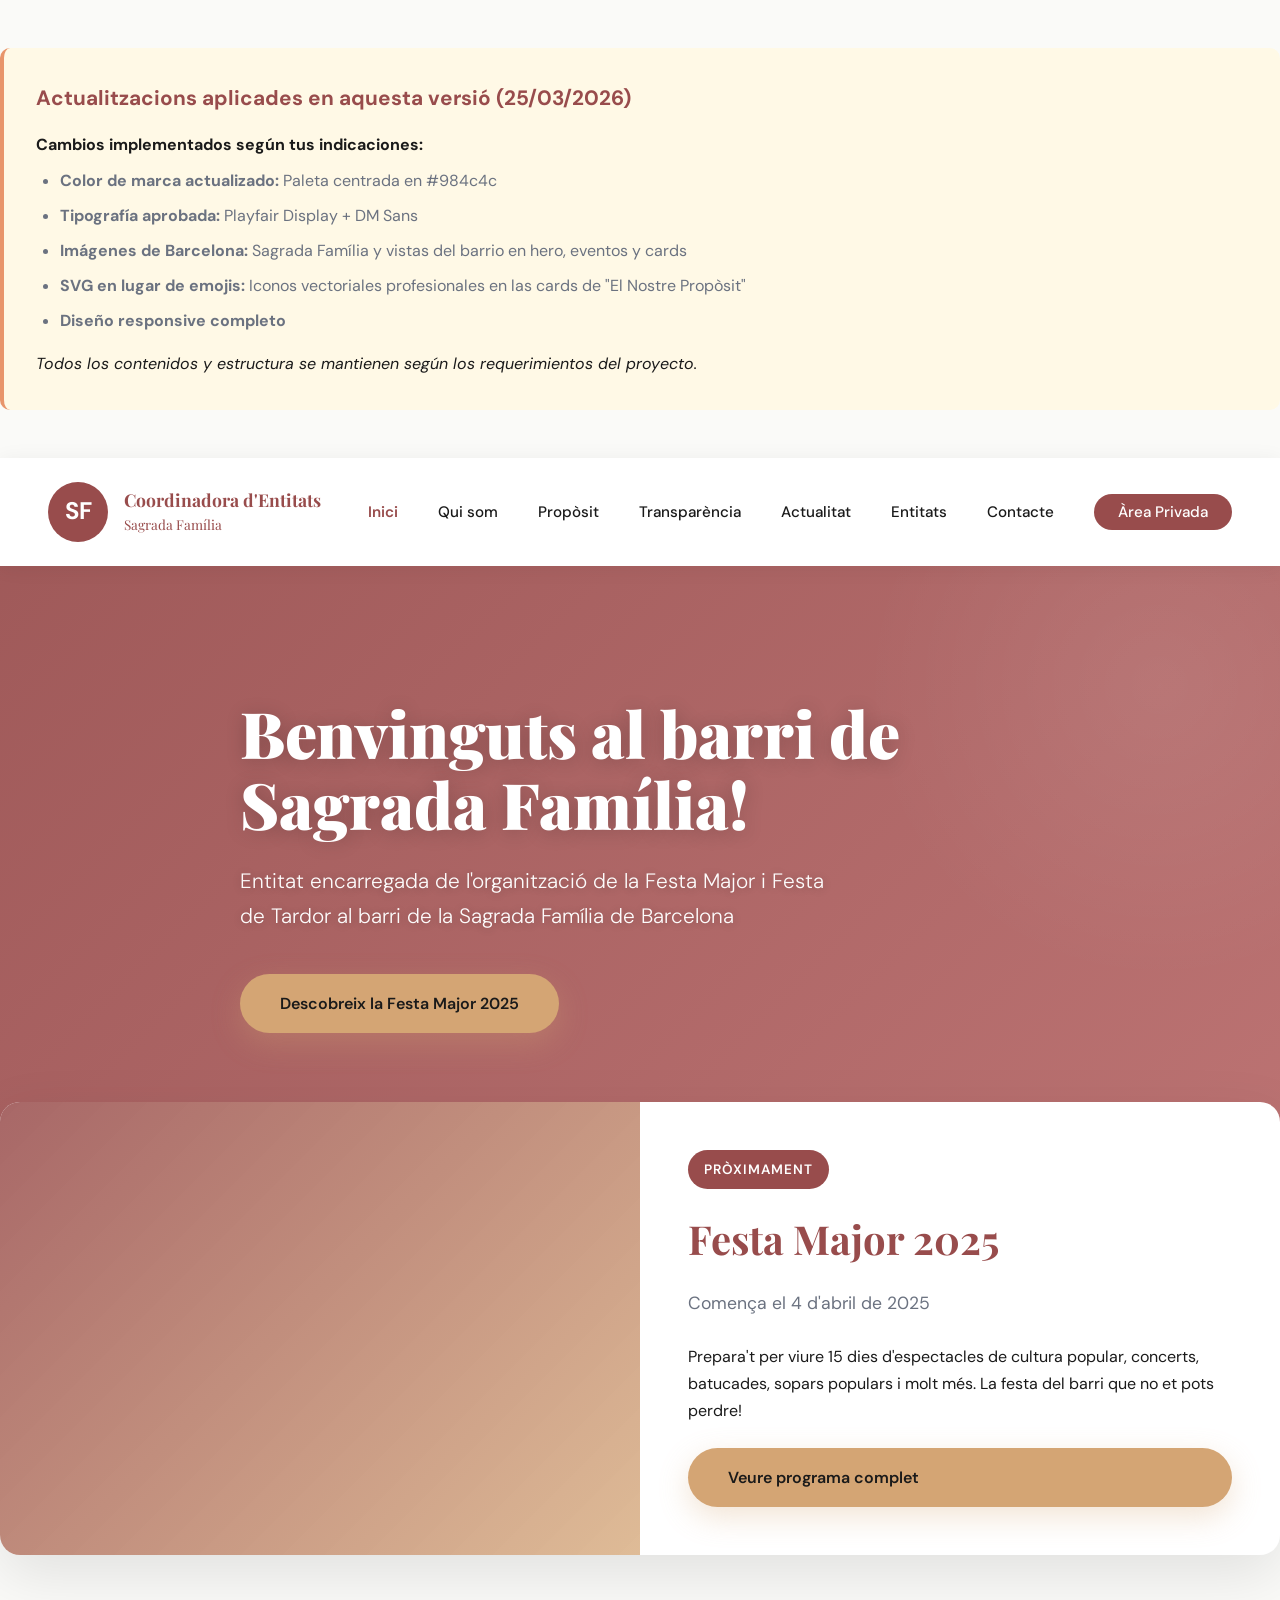
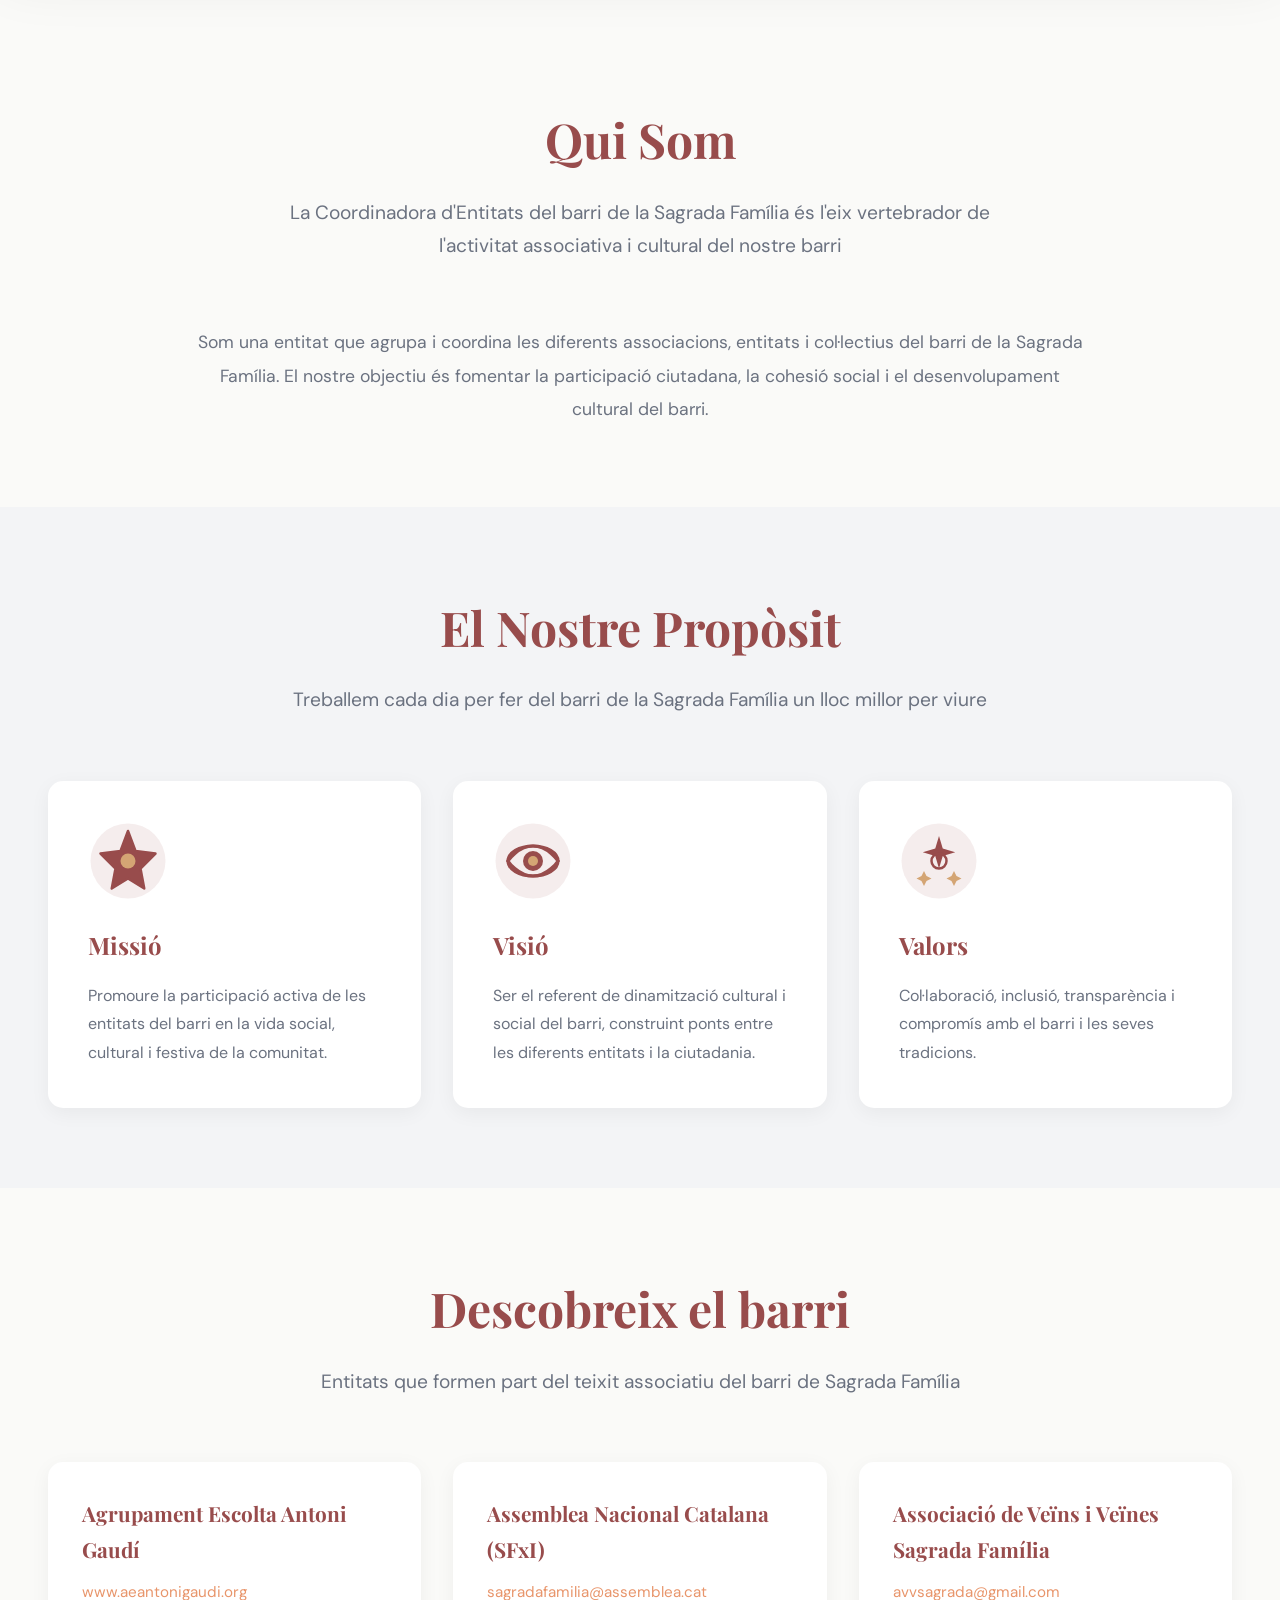
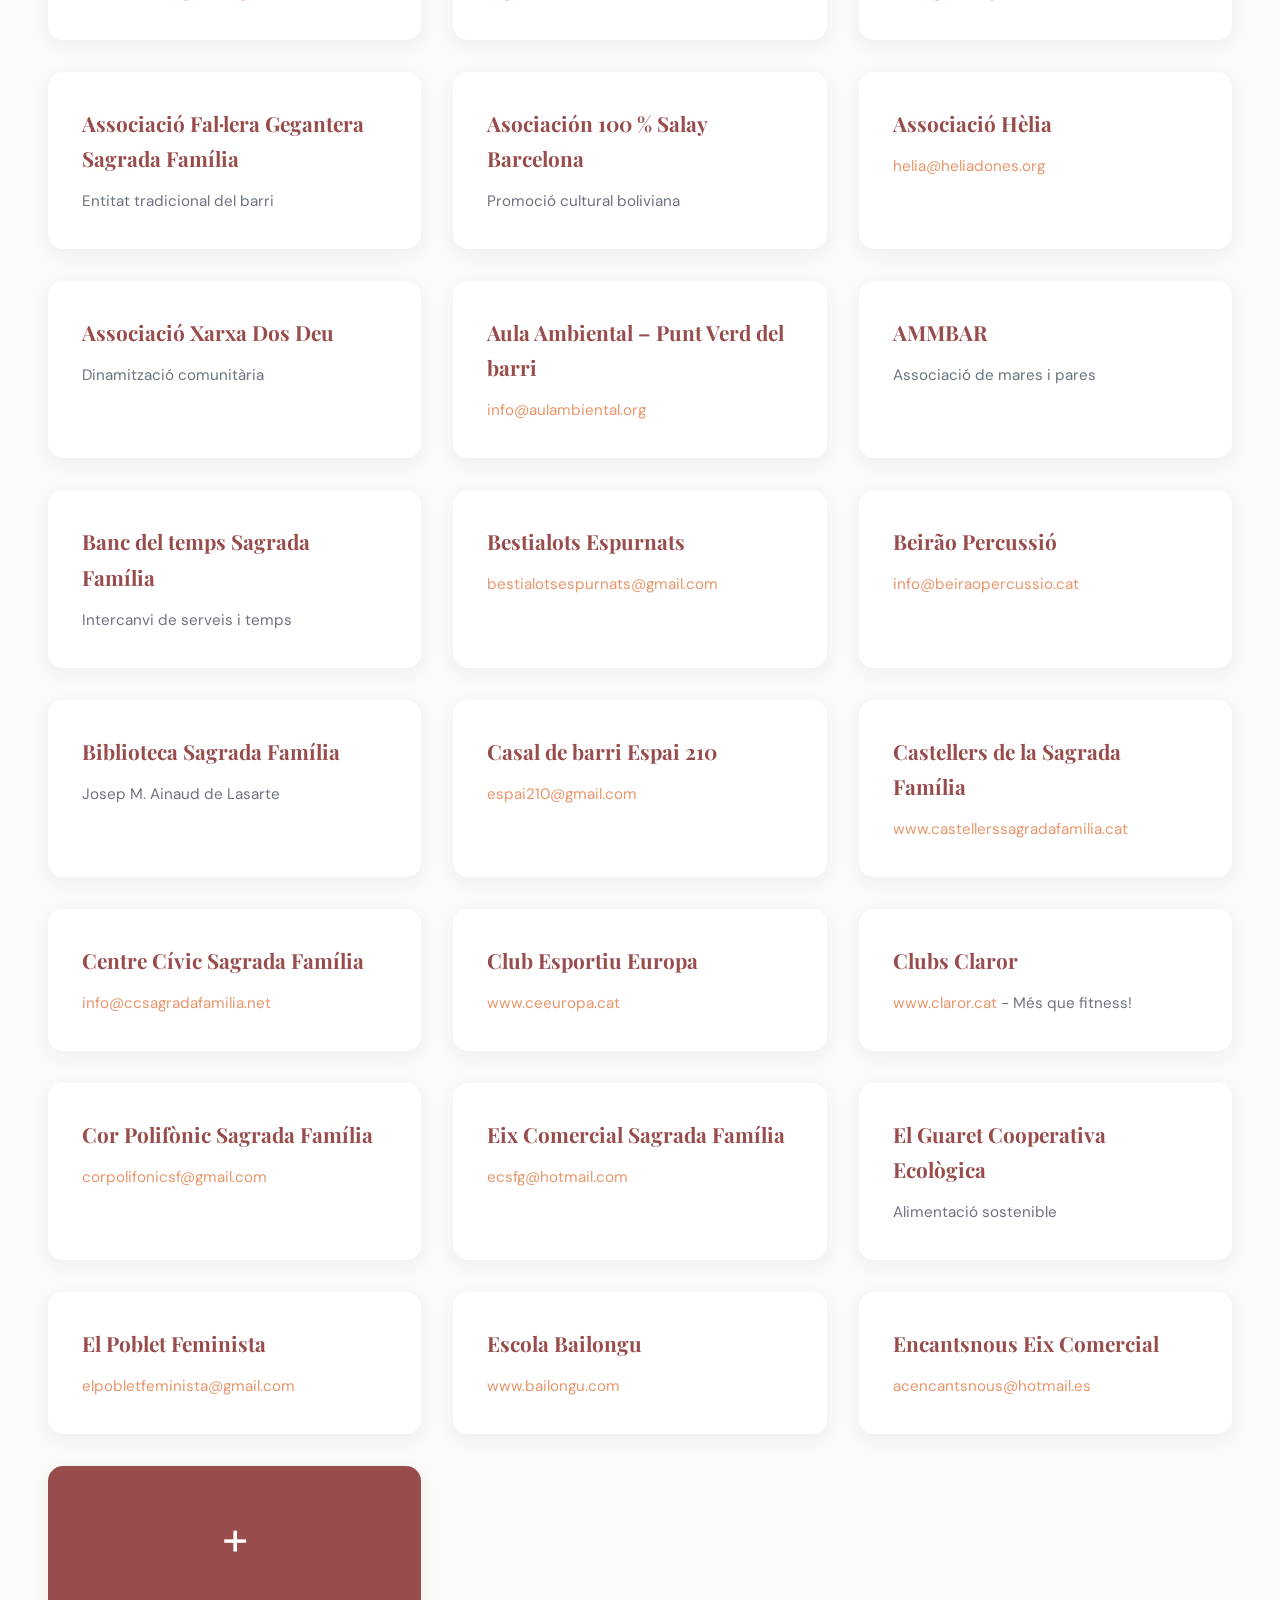
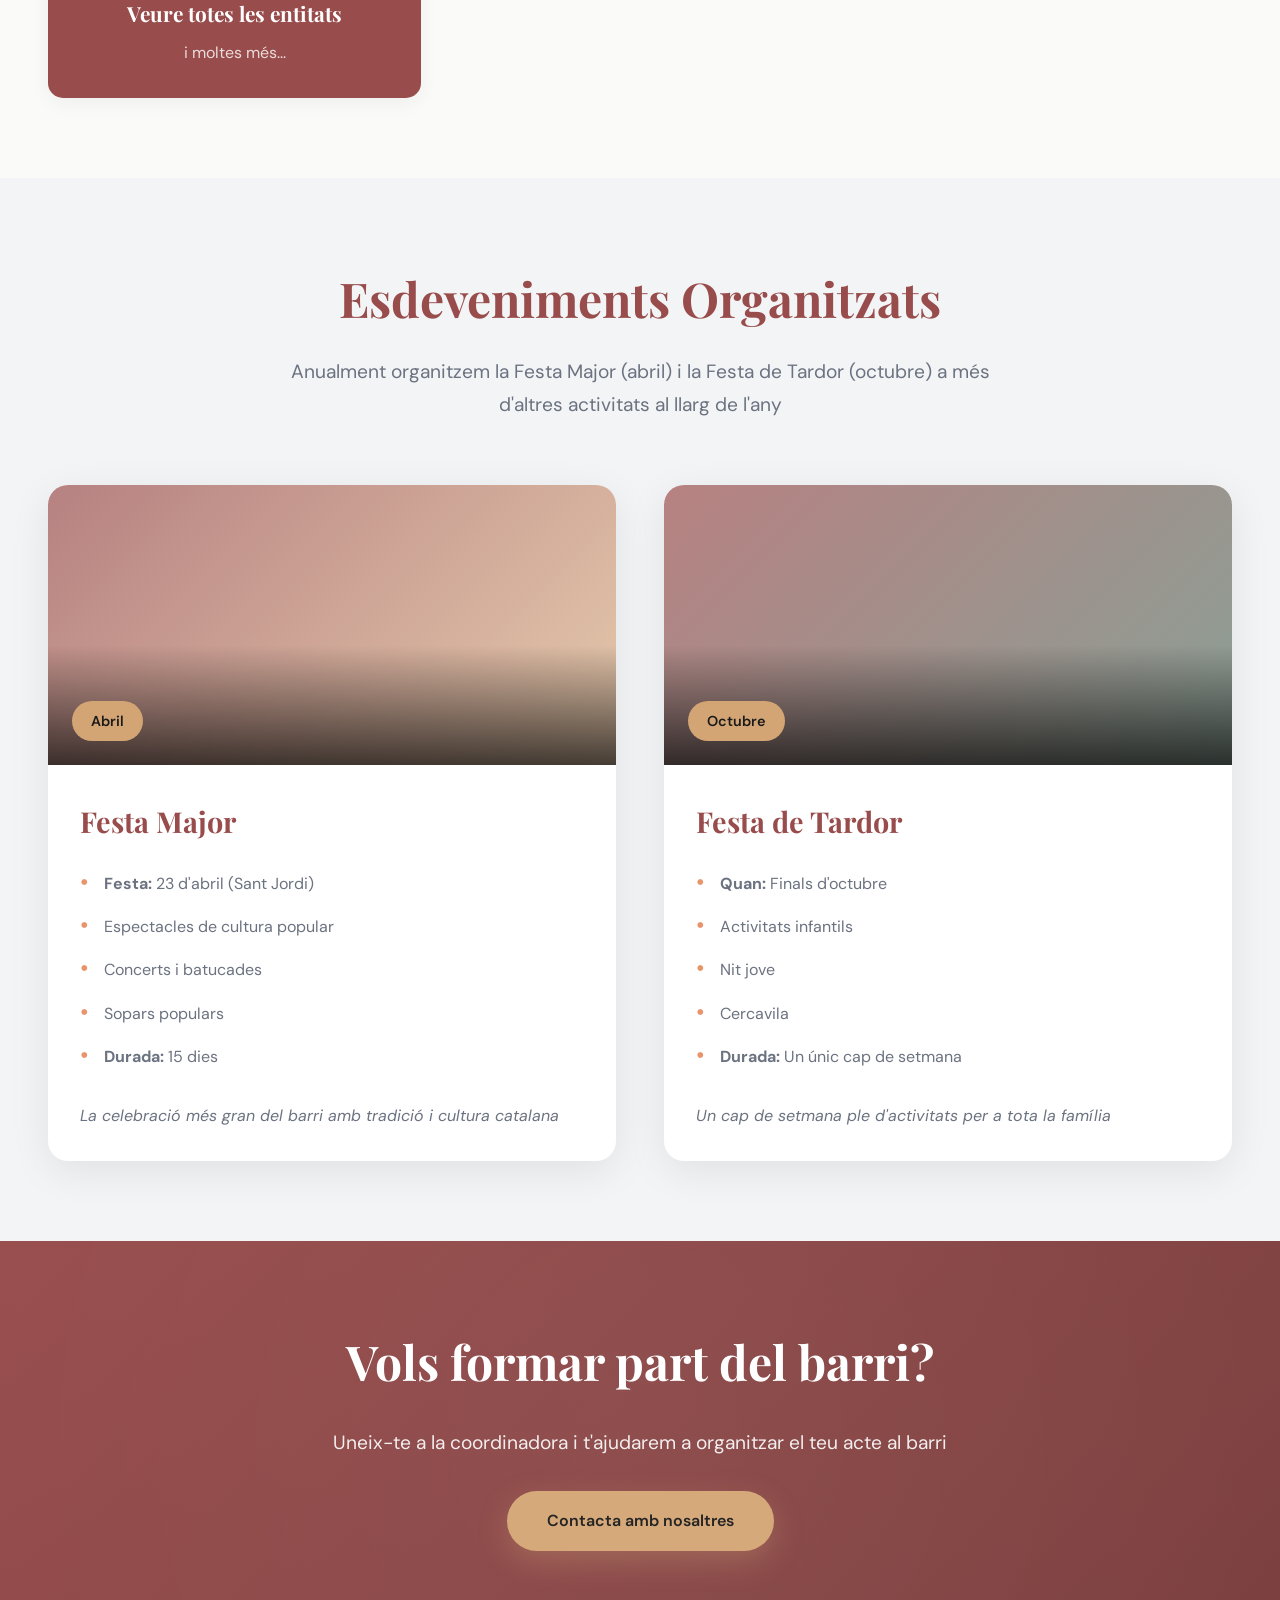
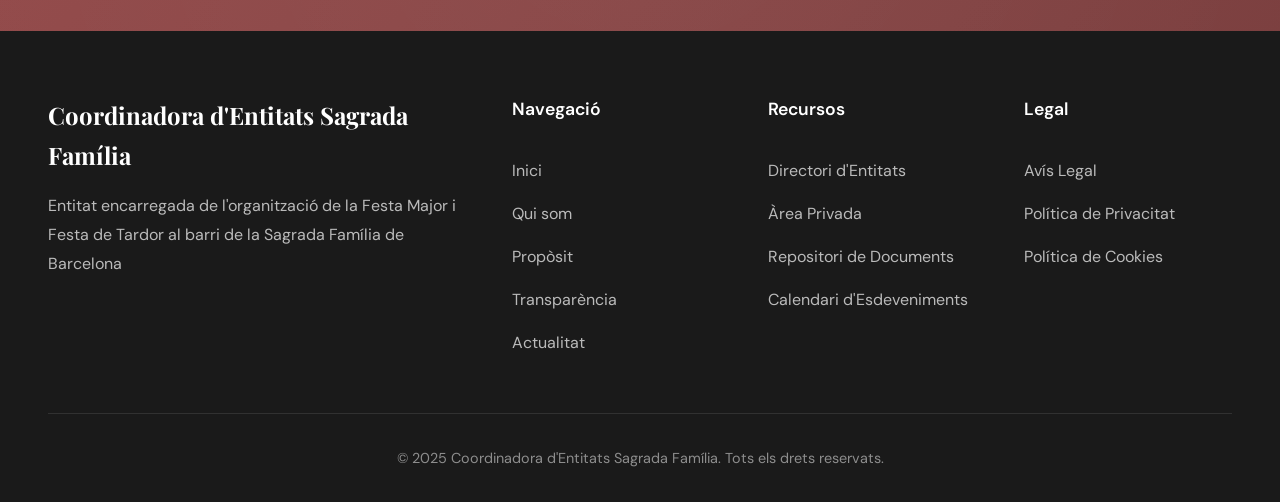
==== index.html @ fc5a0ea1 "feat: consolidate CSS into styles.css and implement responsive navigation with hamburger menu and cl" ====
<!DOCTYPE html>
<html lang="ca">
<head>
    <meta charset="UTF-8">
    <meta name="viewport" content="width=device-width, initial-scale=1.0">
    <title>Coordinadora d'Entitats Sagrada Família - Proposta de Disseny</title>
    <link href="https://fonts.googleapis.com/css2?family=Playfair+Display:wght@400;600;700;900&family=DM+Sans:wght@300;400;500;600&display=swap" rel="stylesheet">
    <link rel="stylesheet" href="styles.css">

</head>
<body>
    
    <!-- NOTA DE DISEÑO -->
    <div class="design-note">
        <h3>Actualitzacions aplicades en aquesta versió (25/03/2026)</h3>
        <p><strong>Cambios implementados según tus indicaciones:</strong></p>
        <ul>
            <li><strong>Color de marca actualizado:</strong> Paleta centrada en #984c4c</li>
            <li><strong>Tipografía aprobada:</strong> Playfair Display + DM Sans</li>
            <li><strong>Imágenes de Barcelona:</strong> Sagrada Família y vistas del barrio en hero, eventos y cards</li>
            <li><strong>SVG en lugar de emojis:</strong> Iconos vectoriales profesionales en las cards de "El Nostre Propòsit"</li>
            <li><strong>Diseño responsive completo</strong></li>
        </ul>
        <p style="margin-top: 1rem;"><em>Todos los contenidos y estructura se mantienen según los requerimientos del proyecto.</em></p>
    </div>

    <!-- Header -->
    <header>
        <div class="header-content">
            <div class="logo">
                <div class="logo-img">SF</div>
                <div class="logo-text">
                    Coordinadora d'Entitats<br>
                    <span style="font-weight: 400; font-size: 0.85rem;">Sagrada Família</span>
                </div>
            </div>
            <nav>
                <button class="nav-toggle" id="navToggle" aria-label="Menu">
                    <span></span>
                    <span></span>
                    <span></span>
                </button>
                <ul id="mainNav">
                    <button class="nav-close" id="navClose" aria-label="Tancar menú">&times;</button>
                    <li><a href="index.html" class="active">Inici</a></li>
                    <li><a href="#qui-som">Qui som</a></li>
                    <li><a href="#proposit">Propòsit</a></li>
                    <li><a href="mockup_transparencia.html">Transparència</a></li>
                    <li><a href="mockup_actualitat.html">Actualitat</a></li>
                    <li><a href="#entitats">Entitats</a></li>
                    <li><a href="#contacte">Contacte</a></li>
                    <li><a href="mockup_login.html" class="nav-btn">Àrea Privada</a></li>
                </ul>
            </nav>
        </div>
    </header>

    <!-- Hero Section -->
    <section class="hero" id="inici">
        <div class="hero-content">
            <h1>Benvinguts al barri de Sagrada Família!</h1>
            <p>Entitat encarregada de l'organització de la Festa Major i Festa de Tardor al barri de la Sagrada Família de Barcelona</p>
            <a href="#festa-major" class="cta-button">Descobreix la Festa Major 2025</a>
        </div>
    </section>

    <!-- Featured Event -->
    <div class="featured-event" id="festa-major">
        <div class="event-image"></div>
        <div class="event-content">
            <span class="event-tag">Pròximament</span>
            <h2>Festa Major 2025</h2>
            <p class="event-date">Comença el 4 d'abril de 2025</p>
            <p>Prepara't per viure 15 dies d'espectacles de cultura popular, concerts, batucades, sopars populars i molt més. La festa del barri que no et pots perdre!</p>
            <a href="#" class="cta-button" style="margin-top: 1.5rem;">Veure programa complet</a>
        </div>
    </div>

    <!-- Sección Qui Som -->
    <section class="section" id="qui-som">
        <div class="section-header">
            <h2 class="section-title">Qui Som</h2>
            <p class="section-subtitle">La Coordinadora d'Entitats del barri de la Sagrada Família és l'eix vertebrador de l'activitat associativa i cultural del nostre barri</p>
        </div>
        <div class="section-text-center">
            <p>Som una entitat que agrupa i coordina les diferents associacions, entitats i col·lectius del barri de la Sagrada Família. El nostre objectiu és fomentar la participació ciutadana, la cohesió social i el desenvolupament cultural del barri.</p>
        </div>
    </section>

    <!-- Sección Propósito CON SVGs -->
    <section class="section section-bg-light" id="proposit">
        <div class="section-header">
            <h2 class="section-title">El Nostre Propòsit</h2>
            <p class="section-subtitle">Treballem cada dia per fer del barri de la Sagrada Família un lloc millor per viure</p>
        </div>
        <div class="purpose-grid">
            
            <!-- Card 1: Missió -->
            <div class="purpose-card">
                <div class="icon-card">
                    <svg viewBox="0 0 64 64" fill="none" xmlns="http://www.w3.org/2000/svg">
                        <circle cx="32" cy="32" r="30" fill="#984c4c" opacity="0.1"/>
                        <path d="M32 8L38 24L54 26L42 38L45 54L32 46L19 54L22 38L10 26L26 24L32 8Z" fill="#984c4c" stroke="#984c4c" stroke-width="2" stroke-linejoin="round"/>
                        <circle cx="32" cy="32" r="6" fill="#D4A574"/>
                    </svg>
                </div>
                <h3>Missió</h3>
                <p>Promoure la participació activa de les entitats del barri en la vida social, cultural i festiva de la comunitat.</p>
            </div>

            <!-- Card 2: Visió -->
            <div class="purpose-card">
                <div class="icon-card">
                    <svg viewBox="0 0 64 64" fill="none" xmlns="http://www.w3.org/2000/svg">
                        <circle cx="32" cy="32" r="30" fill="#984c4c" opacity="0.1"/>
                        <ellipse cx="32" cy="32" rx="20" ry="12" fill="none" stroke="#984c4c" stroke-width="2.5"/>
                        <circle cx="32" cy="32" r="8" fill="#984c4c"/>
                        <circle cx="32" cy="32" r="4" fill="#D4A574"/>
                        <path d="M12 32C12 32 20 20 32 20C44 20 52 32 52 32" stroke="#984c4c" stroke-width="2.5" stroke-linecap="round"/>
                        <path d="M12 32C12 32 20 44 32 44C44 44 52 32 52 32" stroke="#984c4c" stroke-width="2.5" stroke-linecap="round"/>
                    </svg>
                </div>
                <h3>Visió</h3>
                <p>Ser el referent de dinamització cultural i social del barri, construint ponts entre les diferents entitats i la ciutadania.</p>
            </div>

            <!-- Card 3: Valors -->
            <div class="purpose-card">
                <div class="icon-card">
                    <svg viewBox="0 0 64 64" fill="none" xmlns="http://www.w3.org/2000/svg">
                        <circle cx="32" cy="32" r="30" fill="#984c4c" opacity="0.1"/>
                        <path d="M32 12L35 22L45 25L35 28L32 38L29 28L19 25L29 22L32 12Z" fill="#984c4c"/>
                        <path d="M20 40L22 44L26 46L22 48L20 52L18 48L14 46L18 44L20 40Z" fill="#D4A574"/>
                        <path d="M44 40L46 44L50 46L46 48L44 52L42 48L38 46L42 44L44 40Z" fill="#D4A574"/>
                        <circle cx="32" cy="32" r="6" fill="none" stroke="#984c4c" stroke-width="2"/>
                    </svg>
                </div>
                <h3>Valors</h3>
                <p>Col·laboració, inclusió, transparència i compromís amb el barri i les seves tradicions.</p>
            </div>
        </div>
    </section>

    <!-- Sección Entidades -->
    <section class="section" id="entitats">
        <div class="section-header">
            <h2 class="section-title">Descobreix el barri</h2>
            <p class="section-subtitle">Entitats que formen part del teixit associatiu del barri de Sagrada Família</p>
        </div>
        
        <div class="entities-grid">
            <!-- Primeras 24 entidades -->
            <div class="entity-card">
                <h3>Agrupament Escolta Antoni Gaudí</h3>
                <p class="entity-contact"><a href="http://www.aeantonigaudi.org" target="_blank">www.aeantonigaudi.org</a></p>
            </div>
            
            <div class="entity-card">
                <h3>Assemblea Nacional Catalana (SFxI)</h3>
                <p class="entity-contact"><a href="mailto:sagradafamilia@assemblea.cat">sagradafamilia@assemblea.cat</a></p>
            </div>
            
            <div class="entity-card">
                <h3>Associació de Veïns i Veïnes Sagrada Família</h3>
                <p class="entity-contact"><a href="mailto:avvsagrada@gmail.com">avvsagrada@gmail.com</a></p>
            </div>
            
            <div class="entity-card">
                <h3>Associació Fal·lera Gegantera Sagrada Família</h3>
                <p class="entity-contact">Entitat tradicional del barri</p>
            </div>
            
            <div class="entity-card">
                <h3>Asociación 100 % Salay Barcelona</h3>
                <p class="entity-contact">Promoció cultural boliviana</p>
            </div>
            
            <div class="entity-card">
                <h3>Associació Hèlia</h3>
                <p class="entity-contact"><a href="mailto:helia@heliadones.org">helia@heliadones.org</a></p>
            </div>
            
            <div class="entity-card">
                <h3>Associació Xarxa Dos Deu</h3>
                <p class="entity-contact">Dinamització comunitària</p>
            </div>
            
            <div class="entity-card">
                <h3>Aula Ambiental – Punt Verd del barri</h3>
                <p class="entity-contact"><a href="mailto:info@aulambiental.org">info@aulambiental.org</a></p>
            </div>
            
            <div class="entity-card">
                <h3>AMMBAR</h3>
                <p class="entity-contact">Associació de mares i pares</p>
            </div>
            
            <div class="entity-card">
                <h3>Banc del temps Sagrada Família</h3>
                <p class="entity-contact">Intercanvi de serveis i temps</p>
            </div>
            
            <div class="entity-card">
                <h3>Bestialots Espurnats</h3>
                <p class="entity-contact"><a href="mailto:bestialotsespurnats@gmail.com">bestialotsespurnats@gmail.com</a></p>
            </div>
            
            <div class="entity-card">
                <h3>Beirão Percussió</h3>
                <p class="entity-contact"><a href="mailto:info@beiraopercussio.cat">info@beiraopercussio.cat</a></p>
            </div>

            <div class="entity-card">
                <h3>Biblioteca Sagrada Família</h3>
                <p class="entity-contact">Josep M. Ainaud de Lasarte</p>
            </div>

            <div class="entity-card">
                <h3>Casal de barri Espai 210</h3>
                <p class="entity-contact"><a href="mailto:espai210@gmail.com">espai210@gmail.com</a></p>
            </div>

            <div class="entity-card">
                <h3>Castellers de la Sagrada Família</h3>
                <p class="entity-contact"><a href="http://www.castellerssagradafamilia.cat" target="_blank">www.castellerssagradafamilia.cat</a></p>
            </div>

            <div class="entity-card">
                <h3>Centre Cívic Sagrada Família</h3>
                <p class="entity-contact"><a href="mailto:info@ccsagradafamilia.net">info@ccsagradafamilia.net</a></p>
            </div>

            <div class="entity-card">
                <h3>Club Esportiu Europa</h3>
                <p class="entity-contact"><a href="http://www.ceeuropa.cat" target="_blank">www.ceeuropa.cat</a></p>
            </div>

            <div class="entity-card">
                <h3>Clubs Claror</h3>
                <p class="entity-contact"><a href="http://www.claror.cat" target="_blank">www.claror.cat</a> - Més que fitness!</p>
            </div>

            <div class="entity-card">
                <h3>Cor Polifònic Sagrada Família</h3>
                <p class="entity-contact"><a href="mailto:corpolifonicsf@gmail.com">corpolifonicsf@gmail.com</a></p>
            </div>

            <div class="entity-card">
                <h3>Eix Comercial Sagrada Família</h3>
                <p class="entity-contact"><a href="mailto:ecsfg@hotmail.com">ecsfg@hotmail.com</a></p>
            </div>

            <div class="entity-card">
                <h3>El Guaret Cooperativa Ecològica</h3>
                <p class="entity-contact">Alimentació sostenible</p>
            </div>

            <div class="entity-card">
                <h3>El Poblet Feminista</h3>
                <p class="entity-contact"><a href="mailto:elpobletfeminista@gmail.com">elpobletfeminista@gmail.com</a></p>
            </div>

            <div class="entity-card">
                <h3>Escola Bailongu</h3>
                <p class="entity-contact"><a href="http://www.bailongu.com" target="_blank">www.bailongu.com</a></p>
            </div>

            <div class="entity-card">
                <h3>Encantsnous Eix Comercial</h3>
                <p class="entity-contact"><a href="mailto:acencantsnous@hotmail.es">acencantsnous@hotmail.es</a></p>
            </div>

            <!-- Card "Ver más" -->
            <div class="entity-card" style="background: var(--primary); color: white; display: flex; align-items: center; justify-content: center; cursor: pointer; border: none;">
                <div style="text-align: center;">
                    <div style="font-size: 3rem; margin-bottom: 1rem;">+</div>
                    <h3 style="color: white; margin: 0;">Veure totes les entitats</h3>
                    <p style="color: rgba(255,255,255,0.8); margin-top: 0.5rem;">i moltes més...</p>
                </div>
            </div>
        </div>
    </section>

    <!-- Eventos Section -->
    <section class="section" style="background: var(--gray-light);">
        <div class="section-header">
            <h2 class="section-title">Esdeveniments Organitzats</h2>
            <p class="section-subtitle">Anualment organitzem la Festa Major (abril) i la Festa de Tardor (octubre) a més d'altres activitats al llarg de l'any</p>
        </div>
        
        <div class="events-timeline">
            <div class="timeline-card">
                <div class="timeline-image" style="background: linear-gradient(135deg, rgba(152, 76, 76, 0.7) 0%, rgba(212, 165, 116, 0.6) 100%), url('https://images.unsplash.com/photo-1527975373525-6c003775eac6?w=800&q=80') center/cover;">
                    <span class="timeline-badge">Abril</span>
                </div>
                <div class="timeline-content">
                    <h3>Festa Major</h3>
                    <ul>
                        <li><strong>Festa:</strong> 23 d'abril (Sant Jordi)</li>
                        <li>Espectacles de cultura popular</li>
                        <li>Concerts i batucades</li>
                        <li>Sopars populars</li>
                        <li><strong>Durada:</strong> 15 dies</li>
                    </ul>
                    <p style="color: var(--gray); margin-top: 1.5rem; font-style: italic;">La celebració més gran del barri amb tradició i cultura catalana</p>
                </div>
            </div>

            <div class="timeline-card">
                <div class="timeline-image" style="background: linear-gradient(135deg, rgba(152, 76, 76, 0.7) 0%, rgba(61, 95, 79, 0.6) 100%), url('https://images.unsplash.com/photo-1533174072545-7a4b6ad7a6c3?w=800&q=80') center/cover;">
                    <span class="timeline-badge">Octubre</span>
                </div>
                <div class="timeline-content">
                    <h3>Festa de Tardor</h3>
                    <ul>
                        <li><strong>Quan:</strong> Finals d'octubre</li>
                        <li>Activitats infantils</li>
                        <li>Nit jove</li>
                        <li>Cercavila</li>
                        <li><strong>Durada:</strong> Un únic cap de setmana</li>
                    </ul>
                    <p style="color: var(--gray); margin-top: 1.5rem; font-style: italic;">Un cap de setmana ple d'activitats per a tota la família</p>
                </div>
            </div>
        </div>
    </section>

    <!-- Call to Action -->
    <section class="cta-section">
        <h2>Vols formar part del barri?</h2>
        <p>Uneix-te a la coordinadora i t'ajudarem a organitzar el teu acte al barri</p>
        <a href="#contacte" class="cta-button">Contacta amb nosaltres</a>
    </section>

    <!-- Footer -->
    <footer id="contacte">
        <div class="footer-content">
            <div>
                <div class="footer-logo">Coordinadora d'Entitats Sagrada Família</div>
                <p class="footer-description">Entitat encarregada de l'organització de la Festa Major i Festa de Tardor al barri de la Sagrada Família de Barcelona</p>
            </div>
            
            <div class="footer-section">
                <h4>Navegació</h4>
                <ul>
                    <li><a href="#inici">Inici</a></li>
                    <li><a href="#qui-som">Qui som</a></li>
                    <li><a href="#proposit">Propòsit</a></li>
                    <li><a href="#transparencia">Transparència</a></li>
                    <li><a href="#actualitat">Actualitat</a></li>
                </ul>
            </div>
            
            <div class="footer-section">
                <h4>Recursos</h4>
                <ul>
                    <li><a href="#entitats">Directori d'Entitats</a></li>
                    <li><a href="#login">Àrea Privada</a></li>
                    <li><a href="#">Repositori de Documents</a></li>
                    <li><a href="#">Calendari d'Esdeveniments</a></li>
                </ul>
            </div>
            
            <div class="footer-section">
                <h4>Legal</h4>
                <ul>
                    <li><a href="#">Avís Legal</a></li>
                    <li><a href="#">Política de Privacitat</a></li>
                    <li><a href="#">Política de Cookies</a></li>
                </ul>
            </div>
        </div>
        
        <div class="footer-bottom">
            <p>&copy; 2025 Coordinadora d'Entitats Sagrada Família. Tots els drets reservats.</p>
        </div>
    </footer>

    <script>
        const navToggle = document.getElementById('navToggle');
        const navClose = document.getElementById('navClose');
        const mainNav = document.getElementById('mainNav');

        navToggle.addEventListener('click', () => {
            navToggle.classList.toggle('open');
            mainNav.classList.toggle('open');
        });

        navClose.addEventListener('click', () => {
            navToggle.classList.remove('open');
            mainNav.classList.remove('open');
        });

        // Close menu when clicking a link
        document.querySelectorAll('#mainNav a').forEach(link => {
            link.addEventListener('click', () => {
                navToggle.classList.remove('open');
                mainNav.classList.remove('open');
            });
        });
    </script>
</body>
</html>
---- styles.css ----
:root {
    --primary: #984c4c;
    --primary-light: #b36060;
    --secondary: #D4A574;
    --accent: #E8956B;
    --dark: #1A1A1A;
    --light: #FAFAF8;
    --gray: #6B7280;
    --gray-light: #F3F4F6;
}

* {
    margin: 0;
    padding: 0;
    box-sizing: border-box;
}

body {
    font-family: 'DM Sans', sans-serif;
    color: var(--dark);
    background: var(--light);
    line-height: 1.7;
}

/* Page-specific body styles */
body.login-page {
    background: linear-gradient(135deg, rgba(152, 76, 76, 0.05) 0%, rgba(212, 165, 116, 0.05) 100%);
    min-height: 100vh;
    display: flex;
    align-items: center;
    justify-content: center;
    padding: 2rem;
}

/* Header & Navigation */
header {
    background: white;
    box-shadow: 0 2px 20px rgba(0,0,0,0.06);
    position: sticky;
    top: 0;
    z-index: 1000;
}

.header-content {
    max-width: 1400px;
    margin: 0 auto;
    display: flex;
    justify-content: space-between;
    align-items: center;
    padding: 1.5rem 3rem;
}

.logo {
    display: flex;
    align-items: center;
    gap: 1rem;
}

.logo-img {
    width: 60px;
    height: 60px;
    background: var(--primary);
    border-radius: 50%;
    display: flex;
    align-items: center;
    justify-content: center;
    color: white;
    font-weight: 700;
    font-size: 1.5rem;
}

.logo-text {
    font-family: 'Playfair Display', serif;
    font-size: 1.1rem;
    font-weight: 700;
    color: var(--primary);
    line-height: 1.3;
}

nav ul {
    display: flex;
    gap: 2.5rem;
    list-style: none;
}

nav a {
    text-decoration: none;
    color: var(--dark);
    font-weight: 500;
    font-size: 0.95rem;
    transition: color 0.3s ease;
    position: relative;
}

nav a::after {
    content: '';
    position: absolute;
    bottom: -5px;
    left: 0;
    width: 0;
    height: 2px;
    background: var(--primary);
    transition: width 0.3s ease;
}

nav a:hover {
    color: var(--primary);
}

nav a:hover::after {
    width: 100%;
}

nav a.active {
    color: var(--primary);
    font-weight: 600;
}

nav a.nav-btn {
    background: var(--primary);
    color: white;
    padding: 0.5rem 1.5rem;
    border-radius: 25px;
}

nav a.nav-btn::after {
    display: none;
}

.nav-toggle {
    display: none;
    flex-direction: column;
    gap: 6px;
    background: none;
    border: none;
    cursor: pointer;
    padding: 5px;
    z-index: 1100;
}

.nav-toggle span {
    display: block;
    width: 28px;
    height: 3px;
    background: var(--primary);
    border-radius: 3px;
    transition: all 0.3s ease;
}

.nav-close {
    display: none;
    position: absolute;
    top: 1.5rem;
    right: 1.5rem;
    background: none;
    border: none;
    cursor: pointer;
    font-size: 2rem;
    color: var(--primary);
    line-height: 1;
    padding: 0.5rem;
}

/* Hero Sections */
.hero {
    background: linear-gradient(135deg, rgba(152, 76, 76, 0.92) 0%, rgba(179, 96, 96, 0.88) 100%),
                url('https://images.unsplash.com/photo-1583422409516-2895a77efded?w=1920&q=85') center/cover;
    color: white;
    padding: 6rem 3rem;
    position: relative;
    overflow: hidden;
    min-height: 600px;
    display: flex;
    align-items: center;
}

.hero::before {
    content: '';
    position: absolute;
    top: 0;
    right: 0;
    width: 600px;
    height: 600px;
    background: radial-gradient(circle, rgba(255,255,255,0.08) 0%, transparent 70%);
    border-radius: 50%;
    transform: translate(30%, -30%);
}

.hero-content {
    max-width: 1400px;
    margin: 0 auto;
    position: relative;
    z-index: 1;
}

.hero h1 {
    font-family: 'Playfair Display', serif;
    font-size: 4rem;
    font-weight: 900;
    line-height: 1.1;
    margin-bottom: 1.5rem;
    max-width: 800px;
    text-shadow: 0 2px 20px rgba(0,0,0,0.2);
}

.hero p {
    font-size: 1.3rem;
    max-width: 600px;
    margin-bottom: 2.5rem;
    opacity: 0.98;
    font-weight: 300;
    text-shadow: 0 1px 10px rgba(0,0,0,0.2);
}

.page-hero {
    background: linear-gradient(135deg, rgba(152, 76, 76, 0.95) 0%, rgba(179, 96, 96, 0.9) 100%),
                url('https://images.unsplash.com/photo-1504711434969-e33886168f5c?w=1920&q=80') center/cover;
    color: white;
    padding: 5rem 3rem 3rem;
    text-align: center;
}

/* Overrides for specific page heroes if needed */
.mockup_transparencia .page-hero {
    background: linear-gradient(135deg, rgba(152, 76, 76, 0.95) 0%, rgba(179, 96, 96, 0.9) 100%),
                url('https://images.unsplash.com/photo-1450101499163-c8848c66ca85?w=1920&q=80') center/cover;
}

.page-hero h1 {
    font-family: 'Playfair Display', serif;
    font-size: 3.5rem;
    font-weight: 900;
    margin-bottom: 1rem;
}

.page-hero p {
    font-size: 1.2rem;
    opacity: 0.95;
    max-width: 700px;
    margin: 0 auto;
}

/* Common Components */
.cta-button {
    display: inline-block;
    background: var(--secondary);
    color: var(--dark);
    padding: 1rem 2.5rem;
    border-radius: 50px;
    text-decoration: none;
    font-weight: 600;
    font-size: 1rem;
    transition: all 0.3s ease;
    box-shadow: 0 10px 30px rgba(212,165,116,0.3);
}

.cta-button:hover {
    transform: translateY(-2px);
    box-shadow: 0 15px 40px rgba(212,165,116,0.4);
}

.section {
    max-width: 1400px;
    margin: 0 auto;
    padding: 5rem 3rem;
}

.section-header {
    text-align: center;
    margin-bottom: 4rem;
}

.section-title {
    font-family: 'Playfair Display', serif;
    font-size: 3rem;
    font-weight: 700;
    margin-bottom: 1rem;
    color: var(--primary);
}

.section-subtitle {
    font-size: 1.2rem;
    color: var(--gray);
    max-width: 700px;
    margin: 0 auto;
}

.section-bg-light {
    background: var(--gray-light);
}

.section-text-center {
    max-width: 900px;
    margin: 0 auto;
    text-align: center;
    line-height: 1.9;
    font-size: 1.1rem;
    color: var(--gray);
}

.main-content {
    max-width: 1400px;
    margin: 0 auto;
    padding: 5rem 3rem;
}

/* Featured Event (Index) */
.featured-event {
    background: white;
    max-width: 1400px;
    margin: -4rem auto 4rem;
    position: relative;
    z-index: 2;
    border-radius: 20px;
    box-shadow: 0 20px 60px rgba(0,0,0,0.1);
    overflow: hidden;
    display: grid;
    grid-template-columns: 1fr 1fr;
}

.event-image {
    background: linear-gradient(135deg, rgba(152, 76, 76, 0.85) 0%, rgba(212, 165, 116, 0.75) 100%),
                url('https://images.unsplash.com/photo-1562883676-8c7feb83f09b?w=800&q=80') center/cover;
    min-height: 400px;
    position: relative;
}

.event-content {
    padding: 3rem;
    display: flex;
    flex-direction: column;
    justify-content: center;
}

.event-tag {
    display: inline-block;
    background: var(--primary);
    color: white;
    padding: 0.5rem 1rem;
    border-radius: 20px;
    font-size: 0.85rem;
    font-weight: 600;
    text-transform: uppercase;
    letter-spacing: 1px;
    margin-bottom: 1rem;
    width: fit-content;
}

.event-content h2 {
    font-family: 'Playfair Display', serif;
    font-size: 2.5rem;
    margin-bottom: 1rem;
    color: var(--primary);
}

.event-date {
    font-size: 1.1rem;
    color: var(--gray);
    margin-bottom: 1.5rem;
}

/* Icon Cards */
.icon-card {
    width: 80px;
    height: 80px;
    margin-bottom: 1.5rem;
}

.icon-card svg {
    width: 100%;
    height: 100%;
}

/* Entities Grid */
.entities-grid {
    display: grid;
    grid-template-columns: repeat(auto-fill, minmax(320px, 1fr));
    gap: 2rem;
}

.entity-card {
    background: white;
    padding: 2rem;
    border-radius: 15px;
    box-shadow: 0 5px 20px rgba(0,0,0,0.05);
    transition: all 0.3s ease;
    border: 2px solid transparent;
}

.entity-card:hover {
    transform: translateY(-5px);
    box-shadow: 0 15px 40px rgba(0,0,0,0.1);
    border-color: var(--secondary);
}

.entity-card h3 {
    font-family: 'Playfair Display', serif;
    font-size: 1.3rem;
    color: var(--primary);
    margin-bottom: 0.8rem;
}

.entity-contact {
    color: var(--gray);
    font-size: 0.95rem;
    word-break: break-word;
}

.entity-contact a {
    color: var(--accent);
    text-decoration: none;
}

/* Events Timeline */
.events-timeline {
    display: grid;
    grid-template-columns: repeat(auto-fit, minmax(450px, 1fr));
    gap: 3rem;
    margin-top: 3rem;
}

.timeline-card {
    background: white;
    border-radius: 20px;
    overflow: hidden;
    box-shadow: 0 10px 40px rgba(0,0,0,0.08);
    transition: transform 0.3s ease;
}

.timeline-card:hover {
    transform: scale(1.02);
}

.timeline-image {
    height: 280px;
    background-size: cover;
    background-position: center;
    position: relative;
}

.timeline-image::after {
    content: '';
    position: absolute;
    bottom: 0;
    left: 0;
    right: 0;
    height: 120px;
    background: linear-gradient(to top, rgba(0,0,0,0.7), transparent);
}

.timeline-badge {
    position: absolute;
    bottom: 1.5rem;
    left: 1.5rem;
    background: var(--secondary);
    color: var(--dark);
    padding: 0.5rem 1.2rem;
    border-radius: 30px;
    font-weight: 600;
    font-size: 0.9rem;
    z-index: 1;
}

.timeline-content {
    padding: 2rem;
}

.timeline-content h3 {
    font-family: 'Playfair Display', serif;
    font-size: 1.8rem;
    color: var(--primary);
    margin-bottom: 1rem;
}

.timeline-content ul {
    list-style: none;
    margin: 1rem 0;
}

.timeline-content li {
    padding: 0.5rem 0;
    padding-left: 1.5rem;
    position: relative;
    color: var(--gray);
}

.timeline-content li::before {
    content: '•';
    position: absolute;
    left: 0;
    color: var(--accent);
    font-size: 1.5rem;
    line-height: 1;
}

/* CTA Section (Index) */
.cta-section {
    background: linear-gradient(135deg, var(--primary) 0%, #7a3d3d 100%);
    color: white;
    padding: 5rem 3rem;
    text-align: center;
    position: relative;
    overflow: hidden;
}

.cta-section::before {
    content: '';
    position: absolute;
    top: -50%;
    left: -50%;
    width: 200%;
    height: 200%;
    background: radial-gradient(circle, rgba(255,255,255,0.05) 0%, transparent 70%);
    animation: pulse 15s ease-in-out infinite;
}

@keyframes pulse {
    0%, 100% { transform: scale(1) rotate(0deg); }
    50% { transform: scale(1.1) rotate(5deg); }
}

.cta-section h2 {
    font-family: 'Playfair Display', serif;
    font-size: 3rem;
    margin-bottom: 1.5rem;
    position: relative;
    z-index: 1;
}

.cta-section p {
    font-size: 1.2rem;
    margin-bottom: 2rem;
    opacity: 0.9;
    position: relative;
    z-index: 1;
}

/* Category Filter (Actualitat & Transparència) */
.category-filter, .filter-section {
    display: flex;
    gap: 1rem;
    margin-bottom: 3rem;
    flex-wrap: wrap;
    justify-content: center;
}

.filter-section {
    background: white;
    padding: 2rem;
    border-radius: 15px;
    box-shadow: 0 5px 20px rgba(0,0,0,0.05);
    align-items: center;
}

.filter-label {
    font-weight: 600;
    color: var(--dark);
}

.filter-buttons {
    display: flex;
    gap: 0.75rem;
    flex-wrap: wrap;
}

.category-btn, .filter-btn {
    padding: 0.7rem 1.5rem;
    border: 2px solid var(--gray-light);
    background: white;
    border-radius: 30px;
    font-size: 1rem;
    font-weight: 500;
    cursor: pointer;
    transition: all 0.3s ease;
    color: var(--gray);
}

.filter-btn {
    padding: 0.5rem 1.2rem;
    font-size: 0.9rem;
    border-radius: 25px;
}

.category-btn:hover, .category-btn.active,
.filter-btn:hover, .filter-btn.active {
    border-color: var(--primary);
    background: var(--primary);
    color: white;
}

/* Blog Components (Actualitat) */
.blog-grid {
    display: grid;
    grid-template-columns: repeat(auto-fill, minmax(380px, 1fr));
    gap: 2.5rem;
}

.blog-card {
    background: white;
    border-radius: 20px;
    overflow: hidden;
    box-shadow: 0 5px 20px rgba(0,0,0,0.08);
    transition: all 0.3s ease;
    cursor: pointer;
}

.blog-card:hover {
    transform: translateY(-8px);
    box-shadow: 0 15px 40px rgba(0,0,0,0.15);
}

.blog-image {
    height: 250px;
    background-size: cover;
    background-position: center;
    position: relative;
}

.blog-category {
    position: absolute;
    top: 1.5rem;
    left: 1.5rem;
    background: var(--primary);
    color: white;
    padding: 0.5rem 1rem;
    border-radius: 20px;
    font-size: 0.85rem;
    font-weight: 600;
    text-transform: uppercase;
    letter-spacing: 0.5px;
}

.blog-content {
    padding: 2rem;
}

.blog-meta {
    display: flex;
    gap: 1.5rem;
    margin-bottom: 1rem;
    font-size: 0.9rem;
    color: var(--gray);
}

.blog-meta span {
    display: flex;
    align-items: center;
    gap: 0.3rem;
}

.blog-title {
    font-family: 'Playfair Display', serif;
    font-size: 1.5rem;
    color: var(--dark);
    margin-bottom: 1rem;
    font-weight: 700;
    line-height: 1.4;
}

.blog-excerpt {
    color: var(--gray);
    line-height: 1.7;
    margin-bottom: 1.5rem;
}

.blog-author {
    display: flex;
    align-items: center;
    gap: 1rem;
    padding-top: 1.5rem;
    border-top: 1px solid var(--gray-light);
}

.author-avatar {
    width: 45px;
    height: 45px;
    border-radius: 50%;
    background: linear-gradient(135deg, var(--primary) 0%, var(--secondary) 100%);
    display: flex;
    align-items: center;
    justify-content: center;
    color: white;
    font-weight: 700;
    font-size: 1.1rem;
}

.author-info {
    flex: 1;
}

.author-name {
    font-weight: 600;
    color: var(--dark);
    font-size: 0.95rem;
}

.author-role {
    font-size: 0.85rem;
    color: var(--gray);
}

.read-more {
    color: var(--primary);
    font-weight: 600;
    text-decoration: none;
    display: inline-flex;
    align-items: center;
    gap: 0.5rem;
    transition: gap 0.3s ease;
}

.read-more:hover {
    gap: 0.8rem;
}

.featured-post {
    background: white;
    border-radius: 20px;
    overflow: hidden;
    box-shadow: 0 10px 40px rgba(0,0,0,0.1);
    display: grid;
    grid-template-columns: 1.2fr 1fr;
    margin-bottom: 4rem;
}

.featured-image {
    background: linear-gradient(135deg, rgba(152, 76, 76, 0.3) 0%, rgba(212, 165, 116, 0.3) 100%),
                url('https://images.unsplash.com/photo-1527975373525-6c003775eac6?w=800&q=80') center/cover;
    min-height: 400px;
}

.featured-content {
    padding: 3rem;
    display: flex;
    flex-direction: column;
    justify-content: center;
}

.featured-badge {
    display: inline-block;
    background: var(--secondary);
    color: var(--dark);
    padding: 0.5rem 1rem;
    border-radius: 20px;
    font-size: 0.85rem;
    font-weight: 600;
    text-transform: uppercase;
    letter-spacing: 1px;
    margin-bottom: 1rem;
    width: fit-content;
}

.featured-title {
    font-family: 'Playfair Display', serif;
    font-size: 2.2rem;
    color: var(--primary);
    margin-bottom: 1rem;
    line-height: 1.3;
}

.featured-excerpt {
    color: var(--gray);
    font-size: 1.1rem;
    line-height: 1.8;
    margin-bottom: 1.5rem;
}

.featured-meta {
    display: flex;
    gap: 2rem;
    margin-bottom: 2rem;
    color: var(--gray);
}

/* Document Components (Transparència) */
.documents-grid {
    display: grid;
    grid-template-columns: repeat(auto-fill, minmax(350px, 1fr));
    gap: 2rem;
}

.document-card {
    background: white;
    border-radius: 15px;
    padding: 2rem;
    box-shadow: 0 5px 20px rgba(0,0,0,0.05);
    transition: all 0.3s ease;
    border: 2px solid transparent;
    display: flex;
    gap: 1.5rem;
}

.document-card:hover {
    transform: translateY(-5px);
    box-shadow: 0 15px 40px rgba(0,0,0,0.1);
    border-color: var(--secondary);
}

/* Purpose Section Grid */
.purpose-grid {
    display: grid;
    grid-template-columns: repeat(auto-fit, minmax(300px, 1fr));
    gap: 2rem;
    max-width: 1200px;
    margin: 0 auto;
}

.purpose-card {
    background: white;
    padding: 2.5rem;
    border-radius: 15px;
    box-shadow: 0 5px 20px rgba(0,0,0,0.05);
}

.purpose-card h3 {
    font-family: 'Playfair Display', serif;
    font-size: 1.5rem;
    color: var(--primary);
    margin-bottom: 1rem;
}

.purpose-card p {
    color: var(--gray);
    line-height: 1.8;
}

.document-icon {
    flex-shrink: 0;
}

.document-icon svg {
    width: 60px;
    height: 60px;
}

.document-content {
    flex: 1;
}

.document-title {
    font-family: 'Playfair Display', serif;
    font-size: 1.3rem;
    color: var(--primary);
    margin-bottom: 0.5rem;
    font-weight: 600;
}

.document-meta {
    display: flex;
    gap: 1.5rem;
    margin-bottom: 1rem;
    font-size: 0.9rem;
    color: var(--gray);
}

.document-category {
    display: inline-block;
    background: var(--gray-light);
    color: var(--primary);
    padding: 0.3rem 0.8rem;
    border-radius: 15px;
    font-size: 0.85rem;
    font-weight: 600;
}

.document-actions {
    margin-top: 1rem;
    display: flex;
    gap: 1rem;
}

.btn-download {
    display: inline-flex;
    align-items: center;
    gap: 0.5rem;
    background: var(--primary);
    color: white;
    padding: 0.6rem 1.2rem;
    border-radius: 25px;
    text-decoration: none;
    font-weight: 600;
    font-size: 0.9rem;
    transition: all 0.3s ease;
}

.btn-download:hover {
    background: var(--primary-light);
    transform: translateY(-2px);
}

.btn-view {
    display: inline-flex;
    align-items: center;
    gap: 0.5rem;
    background: transparent;
    color: var(--primary);
    padding: 0.6rem 1.2rem;
    border: 2px solid var(--primary);
    border-radius: 25px;
    text-decoration: none;
    font-weight: 600;
    font-size: 0.9rem;
    transition: all 0.3s ease;
}

.btn-view:hover {
    background: var(--primary);
    color: white;
}

.info-banner {
    background: linear-gradient(135deg, #FFF9E6 0%, #FFF5DB 100%);
    border-left: 4px solid var(--secondary);
    padding: 2rem;
    border-radius: 15px;
    margin-bottom: 3rem;
}

.info-banner h3 {
    color: var(--primary);
    font-family: 'Playfair Display', serif;
    font-size: 1.5rem;
    margin-bottom: 1rem;
}

.info-banner p {
    color: var(--gray);
    line-height: 1.8;
}

/* Login Components */
.login-container {
    background: white;
    border-radius: 30px;
    box-shadow: 0 20px 60px rgba(0,0,0,0.1);
    overflow: hidden;
    max-width: 1100px;
    width: 100%;
    display: grid;
    grid-template-columns: 1fr 1fr;
}

.login-visual {
    background: linear-gradient(135deg, rgba(152, 76, 76, 0.95) 0%, rgba(179, 96, 96, 0.9) 100%),
                url('https://images.unsplash.com/photo-1583422409516-2895a77efded?w=800&q=80') center/cover;
    padding: 4rem;
    display: flex;
    flex-direction: column;
    justify-content: center;
    align-items: center;
    color: white;
    text-align: center;
}

.login-visual-logo {
    width: 100px;
    height: 100px;
    background: white;
    border-radius: 50%;
    display: flex;
    align-items: center;
    justify-content: center;
    font-size: 2.5rem;
    font-weight: 700;
    color: var(--primary);
    margin-bottom: 2rem;
}

.login-visual h1 {
    font-family: 'Playfair Display', serif;
    font-size: 2.5rem;
    font-weight: 900;
    margin-bottom: 1rem;
}

.login-visual p {
    font-size: 1.1rem;
    opacity: 0.95;
    line-height: 1.7;
}

.login-form-section {
    padding: 4rem;
    display: flex;
    flex-direction: column;
    justify-content: center;
}

.login-header {
    margin-bottom: 3rem;
}

.login-header h2 {
    font-family: 'Playfair Display', serif;
    font-size: 2.5rem;
    color: var(--primary);
    margin-bottom: 0.5rem;
}

.login-header p {
    color: var(--gray);
    font-size: 1rem;
}

.form-group {
    margin-bottom: 1.5rem;
}

.form-label {
    display: block;
    font-weight: 600;
    color: var(--dark);
    margin-bottom: 0.5rem;
    font-size: 0.95rem;
}

.form-input {
    width: 100%;
    padding: 1rem 1.2rem;
    border: 2px solid var(--gray-light);
    border-radius: 12px;
    font-size: 1rem;
    font-family: 'DM Sans', sans-serif;
    transition: all 0.3s ease;
    background: var(--light);
}

.form-input:focus {
    outline: none;
    border-color: var(--primary);
    background: white;
}

.form-checkbox-group {
    display: flex;
    align-items: center;
    gap: 0.5rem;
    margin-bottom: 1.5rem;
}

.form-checkbox {
    width: 20px;
    height: 20px;
    cursor: pointer;
}

.form-checkbox-label {
    color: var(--gray);
    font-size: 0.95rem;
    cursor: pointer;
}

.forgot-password {
    text-align: right;
    margin-bottom: 2rem;
}

.forgot-password a {
    color: var(--primary);
    text-decoration: none;
    font-size: 0.95rem;
    font-weight: 500;
}

.forgot-password a:hover {
    text-decoration: underline;
}

.btn-login {
    width: 100%;
    padding: 1rem;
    background: var(--primary);
    color: white;
    border: none;
    border-radius: 12px;
    font-size: 1.1rem;
    font-weight: 600;
    font-family: 'DM Sans', sans-serif;
    cursor: pointer;
    transition: all 0.3s ease;
}

.btn-login:hover {
    background: var(--primary-light);
    transform: translateY(-2px);
    box-shadow: 0 10px 30px rgba(152, 76, 76, 0.3);
}

.login-footer {
    margin-top: 2rem;
    text-align: center;
    color: var(--gray);
    font-size: 0.95rem;
}

.login-footer a {
    color: var(--primary);
    text-decoration: none;
    font-weight: 600;
}

.login-footer a:hover {
    text-decoration: underline;
}

.back-home {
    text-align: center;
    margin-top: 2rem;
}

.back-home a {
    color: var(--gray);
    text-decoration: none;
    font-size: 0.95rem;
    display: inline-flex;
    align-items: center;
    gap: 0.5rem;
    transition: color 0.3s ease;
}

.back-home a:hover {
    color: var(--primary);
}

/* Footer */
footer {
    background: var(--dark);
    color: white;
    padding: 4rem 3rem 2rem;
}

.mockup_actualitat footer,
.mockup_transparencia footer {
    padding: 3rem;
    margin-top: 5rem;
    text-align: center;
}

.mockup_actualitat footer p,
.mockup_transparencia footer p {
    color: rgba(255,255,255,0.7);
}

.footer-content {
    max-width: 1400px;
    margin: 0 auto;
    display: grid;
    grid-template-columns: 2fr 1fr 1fr 1fr;
    gap: 3rem;
    margin-bottom: 3rem;
}

.footer-logo {
    font-family: 'Playfair Display', serif;
    font-size: 1.5rem;
    font-weight: 700;
    margin-bottom: 1rem;
}

.footer-description {
    color: rgba(255,255,255,0.7);
    line-height: 1.8;
}

.footer-section h4 {
    font-weight: 600;
    margin-bottom: 1.5rem;
    font-size: 1.1rem;
}

.footer-section ul {
    list-style: none;
}

.footer-section a {
    color: rgba(255,255,255,0.7);
    text-decoration: none;
    display: block;
    padding: 0.5rem 0;
    transition: color 0.3s ease;
}

.footer-section a:hover {
    color: var(--secondary);
}

.footer-bottom {
    max-width: 1400px;
    margin: 0 auto;
    padding-top: 2rem;
    border-top: 1px solid rgba(255,255,255,0.1);
    text-align: center;
    color: rgba(255,255,255,0.5);
    font-size: 0.9rem;
}

/* Design Note */
.design-note {
    background: #FFF9E6;
    border-left: 4px solid var(--accent);
    padding: 2rem;
    margin: 3rem auto;
    max-width: 1400px;
    border-radius: 10px;
}

.design-note h3 {
    color: var(--primary);
    margin-bottom: 1rem;
    font-size: 1.3rem;
}

.design-note ul {
    margin-left: 1.5rem;
    color: var(--gray);
}

.design-note li {
    margin: 0.5rem 0;
}

/* Responsive */
@media (max-width: 768px) {
    .header-content {
        flex-direction: row;
        gap: 1.5rem;
    }

    nav ul {
        flex-direction: column;
        gap: 1rem;
        text-align: center;
    }

    .header-content {
        padding: 1.2rem 1.5rem;
    }

    .logo-img {
        width: 45px;
        height: 45px;
        font-size: 1.2rem;
    }

    .nav-toggle {
        display: flex;
    }

    nav ul {
        position: fixed;
        top: 0;
        right: -100%;
        width: 280px;
        height: 100vh;
        background: white;
        flex-direction: column;
        justify-content: center;
        align-items: center;
        gap: 2rem;
        box-shadow: -10px 0 30px rgba(0,0,0,0.1);
        transition: all 0.4s cubic-bezier(0.4, 0, 0.2, 1);
        z-index: 1000;
        padding: 4rem 2rem;
    }

    nav ul.open {
        right: 0;
    }

    .nav-close {
        display: block;
    }

    /* Hamburger Animation to X */
    .nav-toggle.open span:nth-child(1) {
        transform: translateY(9px) rotate(45deg);
    }
    .nav-toggle.open span:nth-child(2) {
        opacity: 0;
    }
    .nav-toggle.open span:nth-child(3) {
        transform: translateY(-9px) rotate(-45deg);
    }

    .hero {
        min-height: 500px;
    }

    .hero h1 {
        font-size: 2.5rem;
    }

    .featured-event {
        grid-template-columns: 1fr;
        margin: -2rem 1rem 2rem;
    }

    .section {
        padding: 3rem 1.5rem;
    }

    .section-title {
        font-size: 2rem;
    }

    .entities-grid {
        grid-template-columns: 1fr;
    }

    .events-timeline {
        grid-template-columns: 1fr;
    }

    .footer-content {
        grid-template-columns: 1fr;
        gap: 2rem;
    }

    .login-container {
        grid-template-columns: 1fr;
    }

    .login-visual {
        padding: 3rem 2rem;
    }

    .login-form-section {
        padding: 3rem 2rem;
    }
}
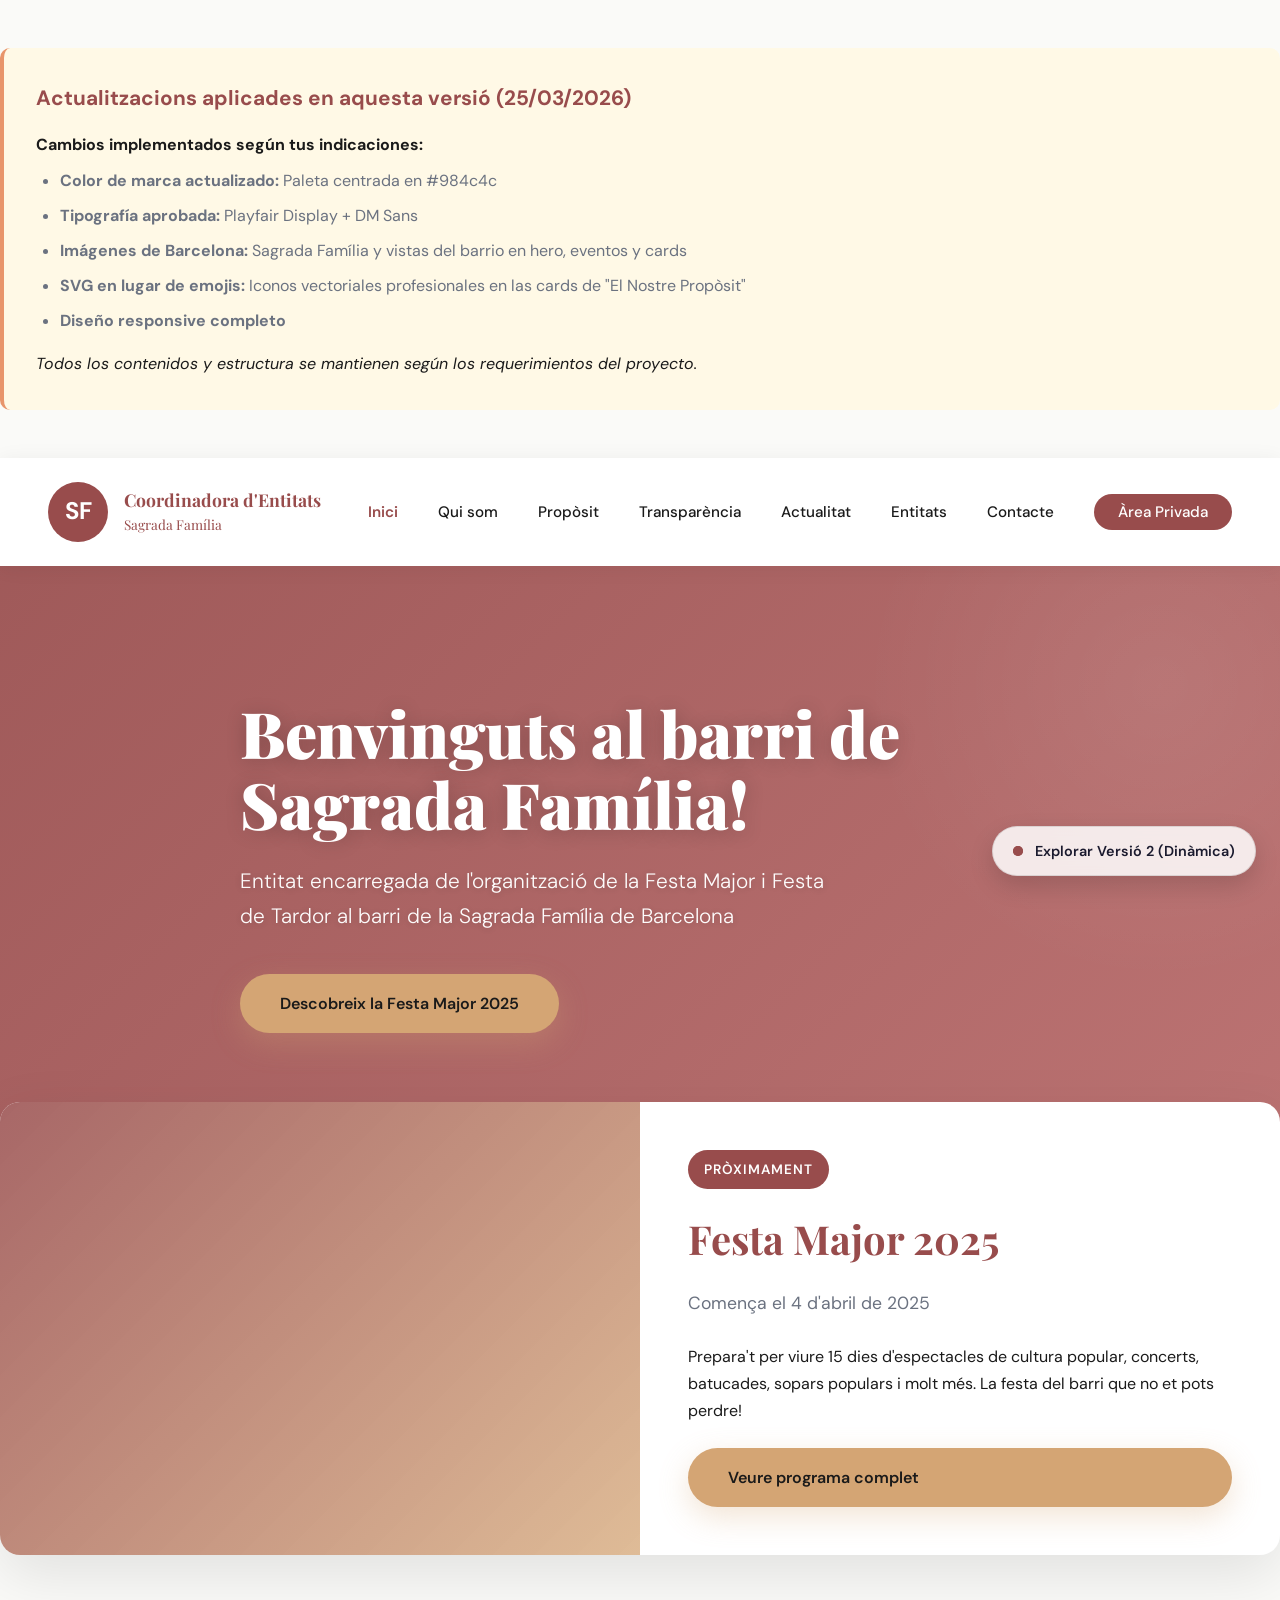
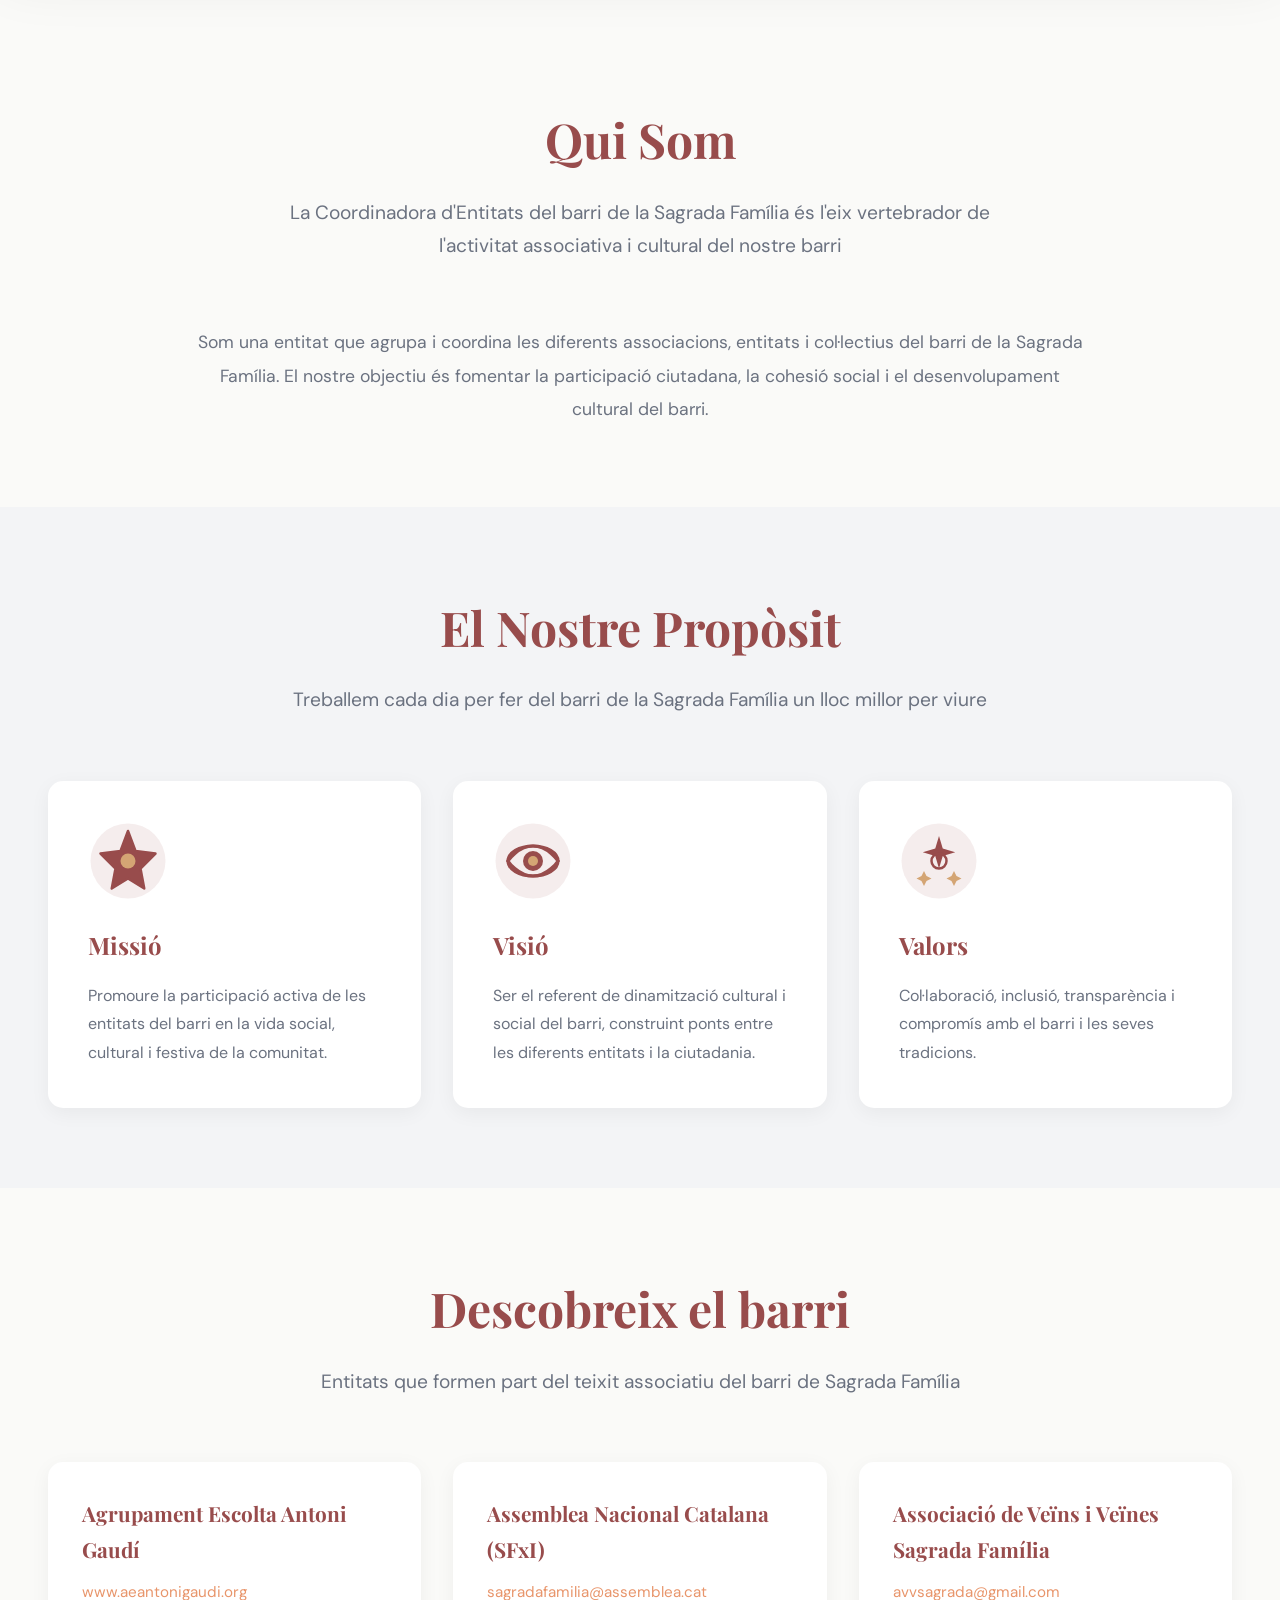
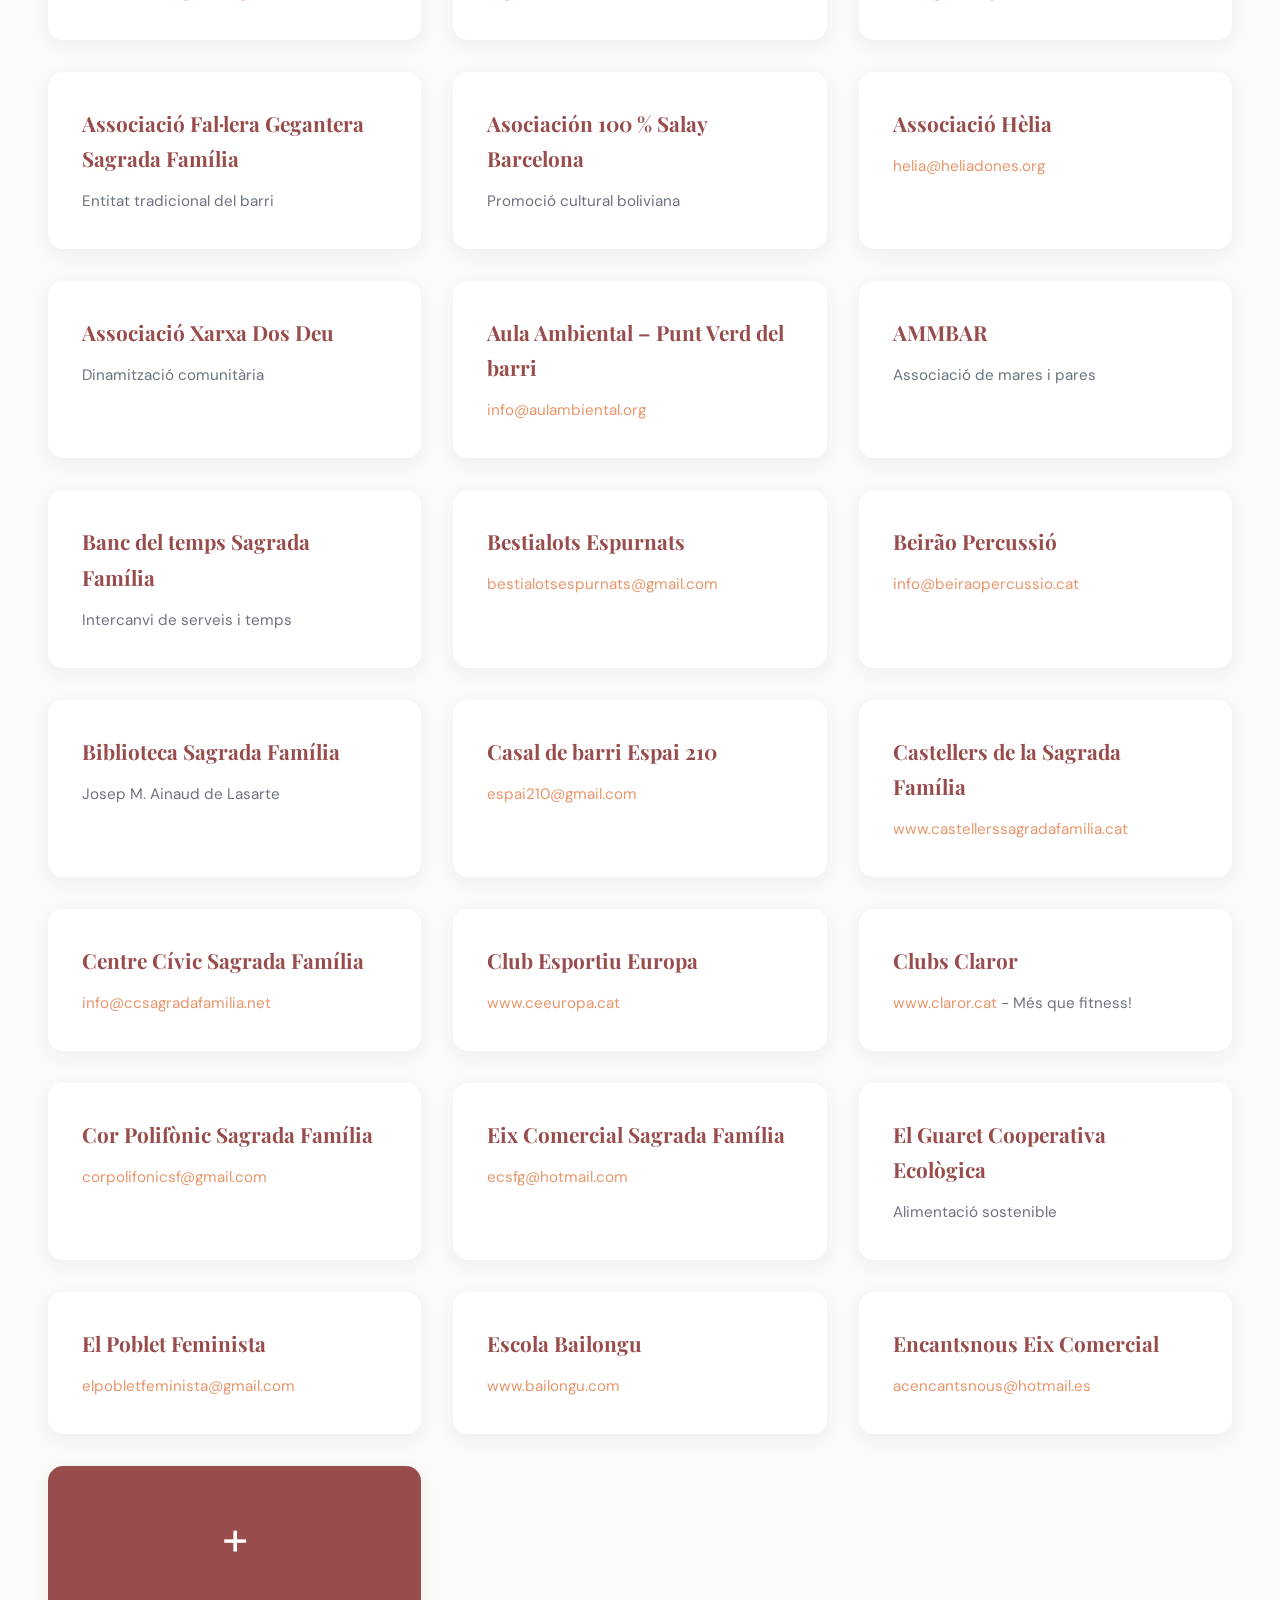
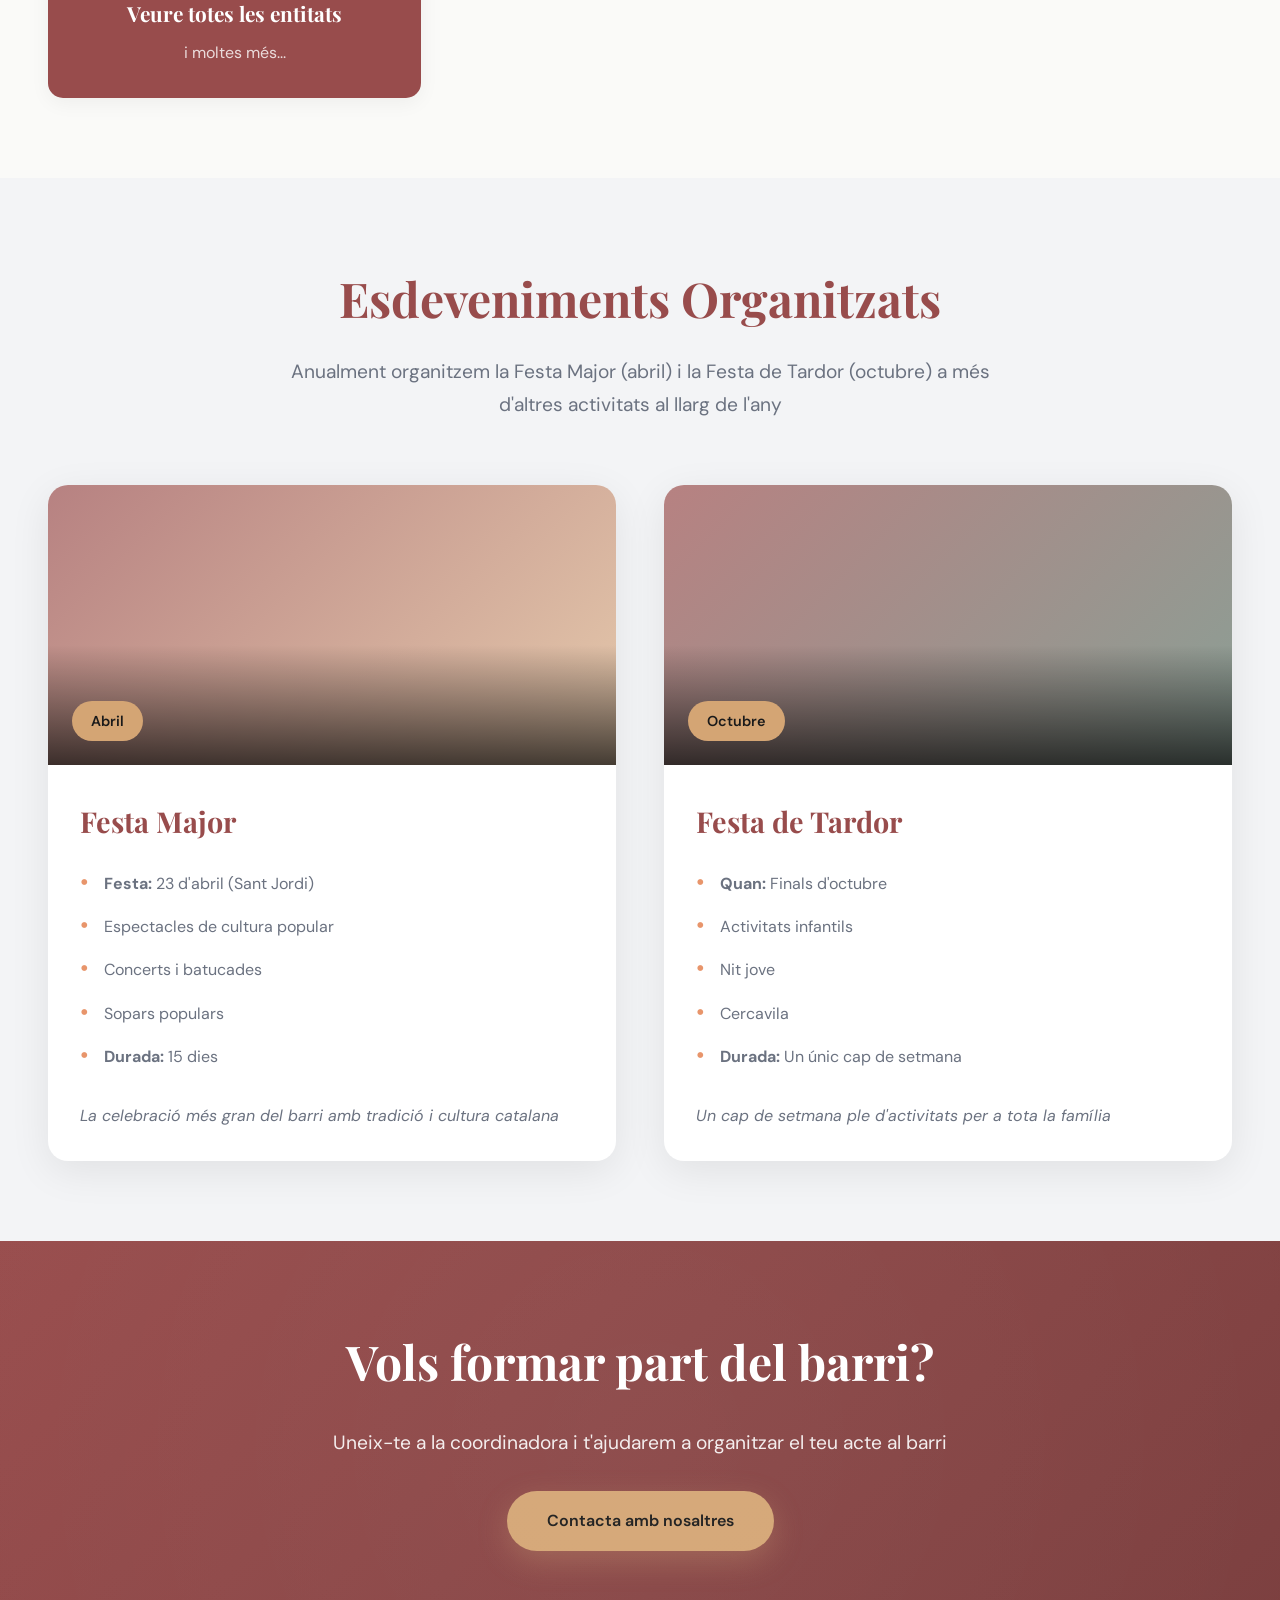
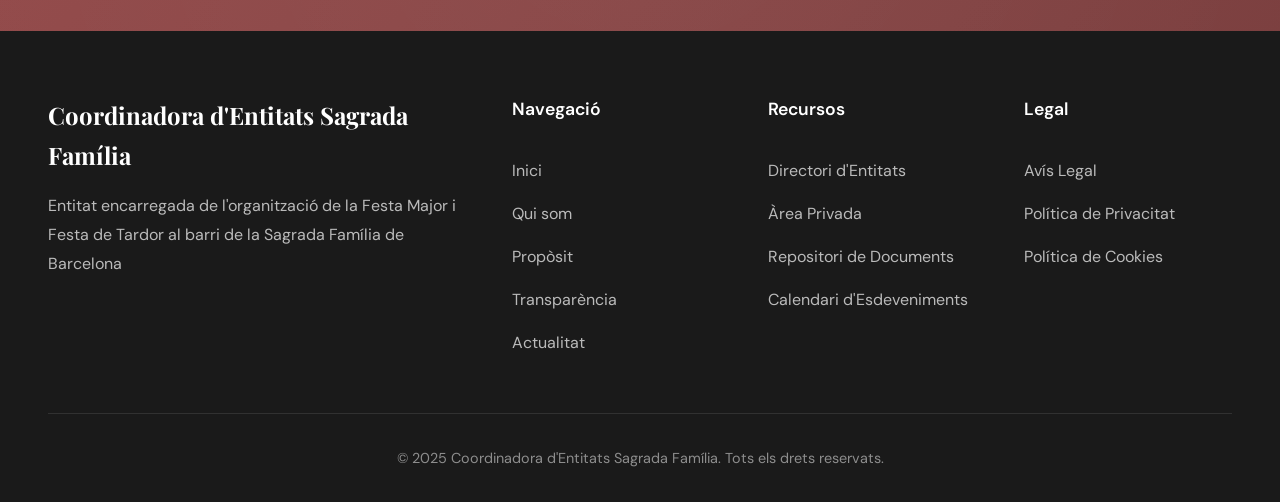
==== commit 3f8543b3: "feat: add version switcher and design note for dynamic version" ====
--- a/index.html
+++ b/index.html
@@ -399,5 +399,62 @@
             });
         });
     </script>
+
+    <!-- Version Switcher -->
+    <style>
+        .version-switcher {
+            position: fixed;
+            bottom: 24px;
+            right: 24px;
+            background: rgba(255, 255, 255, 0.85);
+            backdrop-filter: blur(10px);
+            border: 1px solid rgba(0, 0, 0, 0.1);
+            padding: 12px 20px;
+            border-radius: 50px;
+            box-shadow: 0 10px 25px rgba(0,0,0,0.15);
+            display: flex;
+            align-items: center;
+            gap: 12px;
+            z-index: 9999;
+            text-decoration: none;
+            color: #1A1A2E;
+            font-family: 'DM Sans', sans-serif;
+            font-weight: 600;
+            font-size: 0.9rem;
+            transition: all 0.3s cubic-bezier(0.175, 0.885, 0.32, 1.275);
+        }
+        .version-switcher:hover {
+            transform: translateY(-5px);
+            background: #fff;
+            box-shadow: 0 15px 35px rgba(152, 76, 76, 0.2);
+            color: #984c4c;
+        }
+        .version-switcher .v-dot {
+            width: 10px;
+            height: 10px;
+            background: #984c4c;
+            border-radius: 50%;
+            position: relative;
+        }
+        .version-switcher .v-dot::after {
+            content: '';
+            position: absolute;
+            top: 0;
+            left: 0;
+            width: 100%;
+            height: 100%;
+            background: #984c4c;
+            border-radius: 50%;
+            animation: pulse-ring 2s infinite;
+        }
+        @keyframes pulse-ring {
+            0% { transform: scale(0.8); opacity: 0.5; }
+            80%, 100% { transform: scale(2.5); opacity: 0; }
+        }
+    </style>
+    <a href="index2.html" class="version-switcher">
+        <span class="v-dot"></span>
+        <span>Explorar Versió 2 (Dinàmica)</span>
+    </a>
 </body>
 </html>
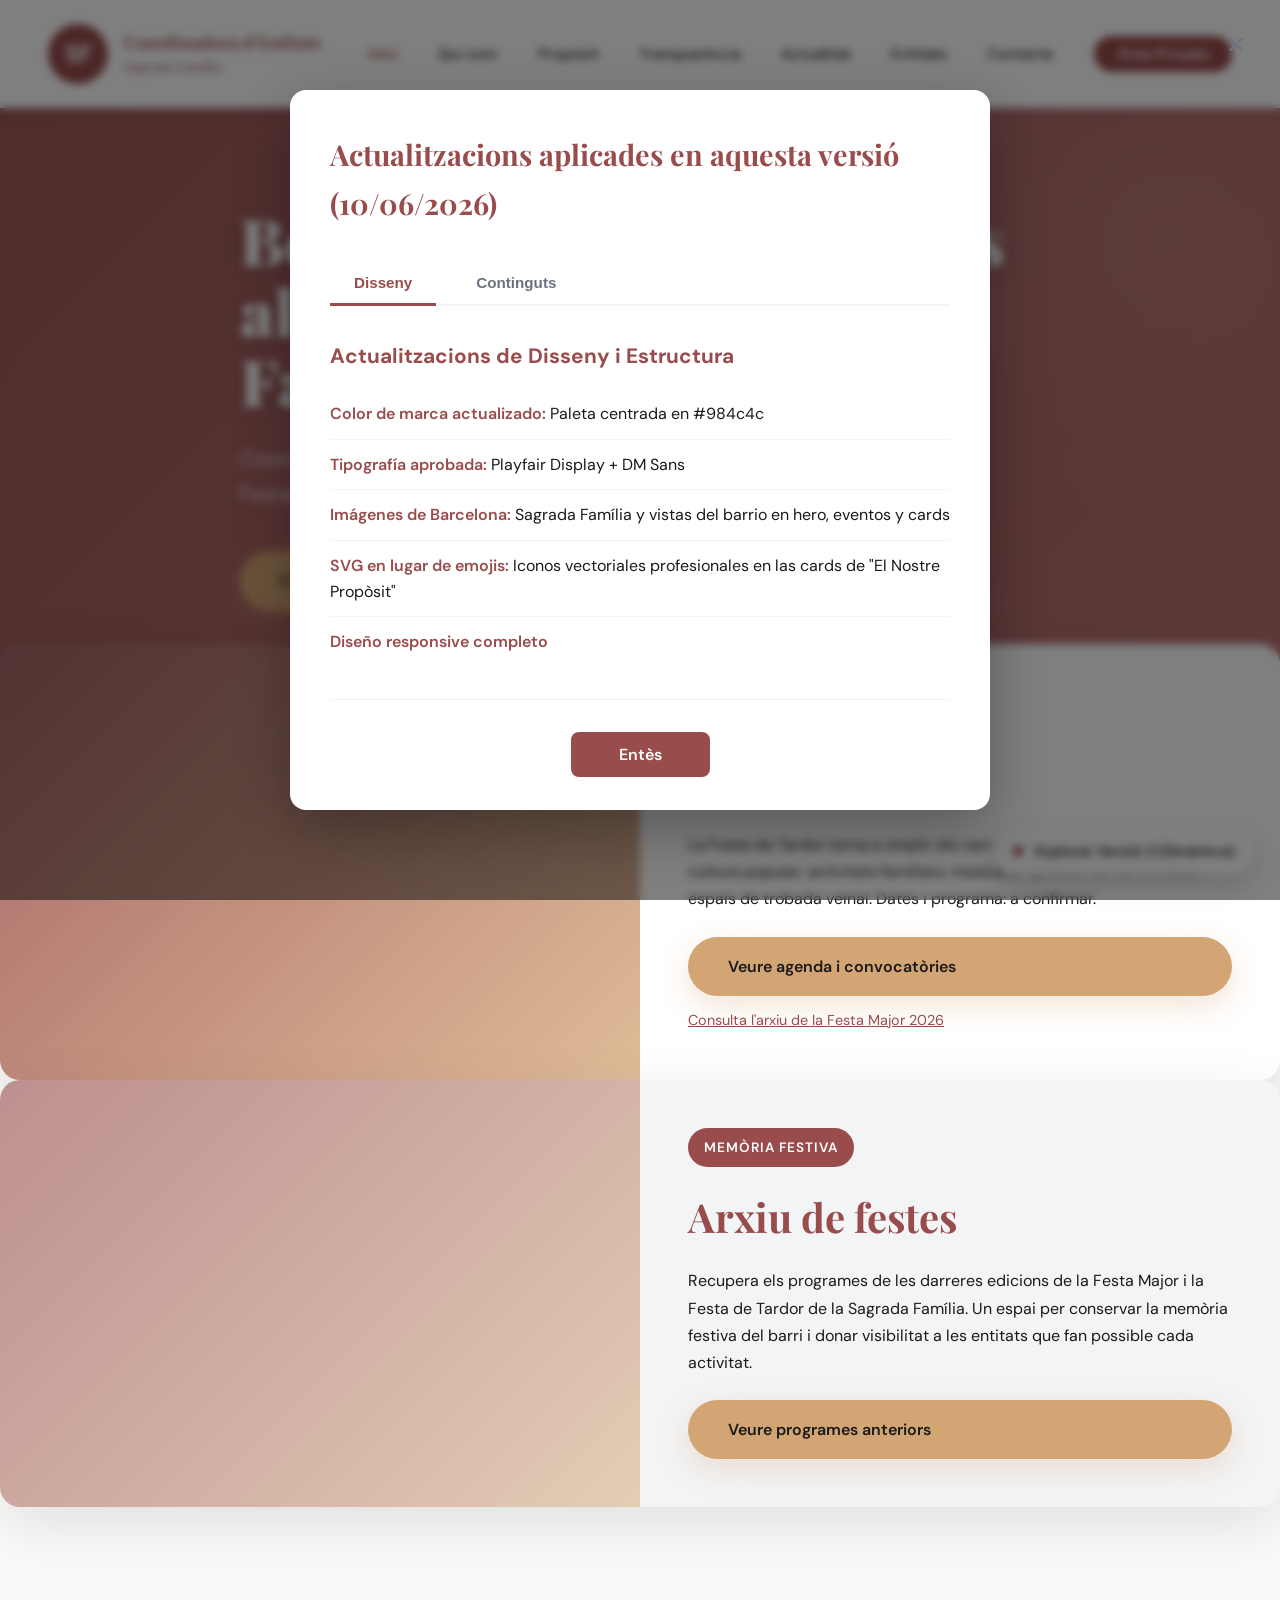
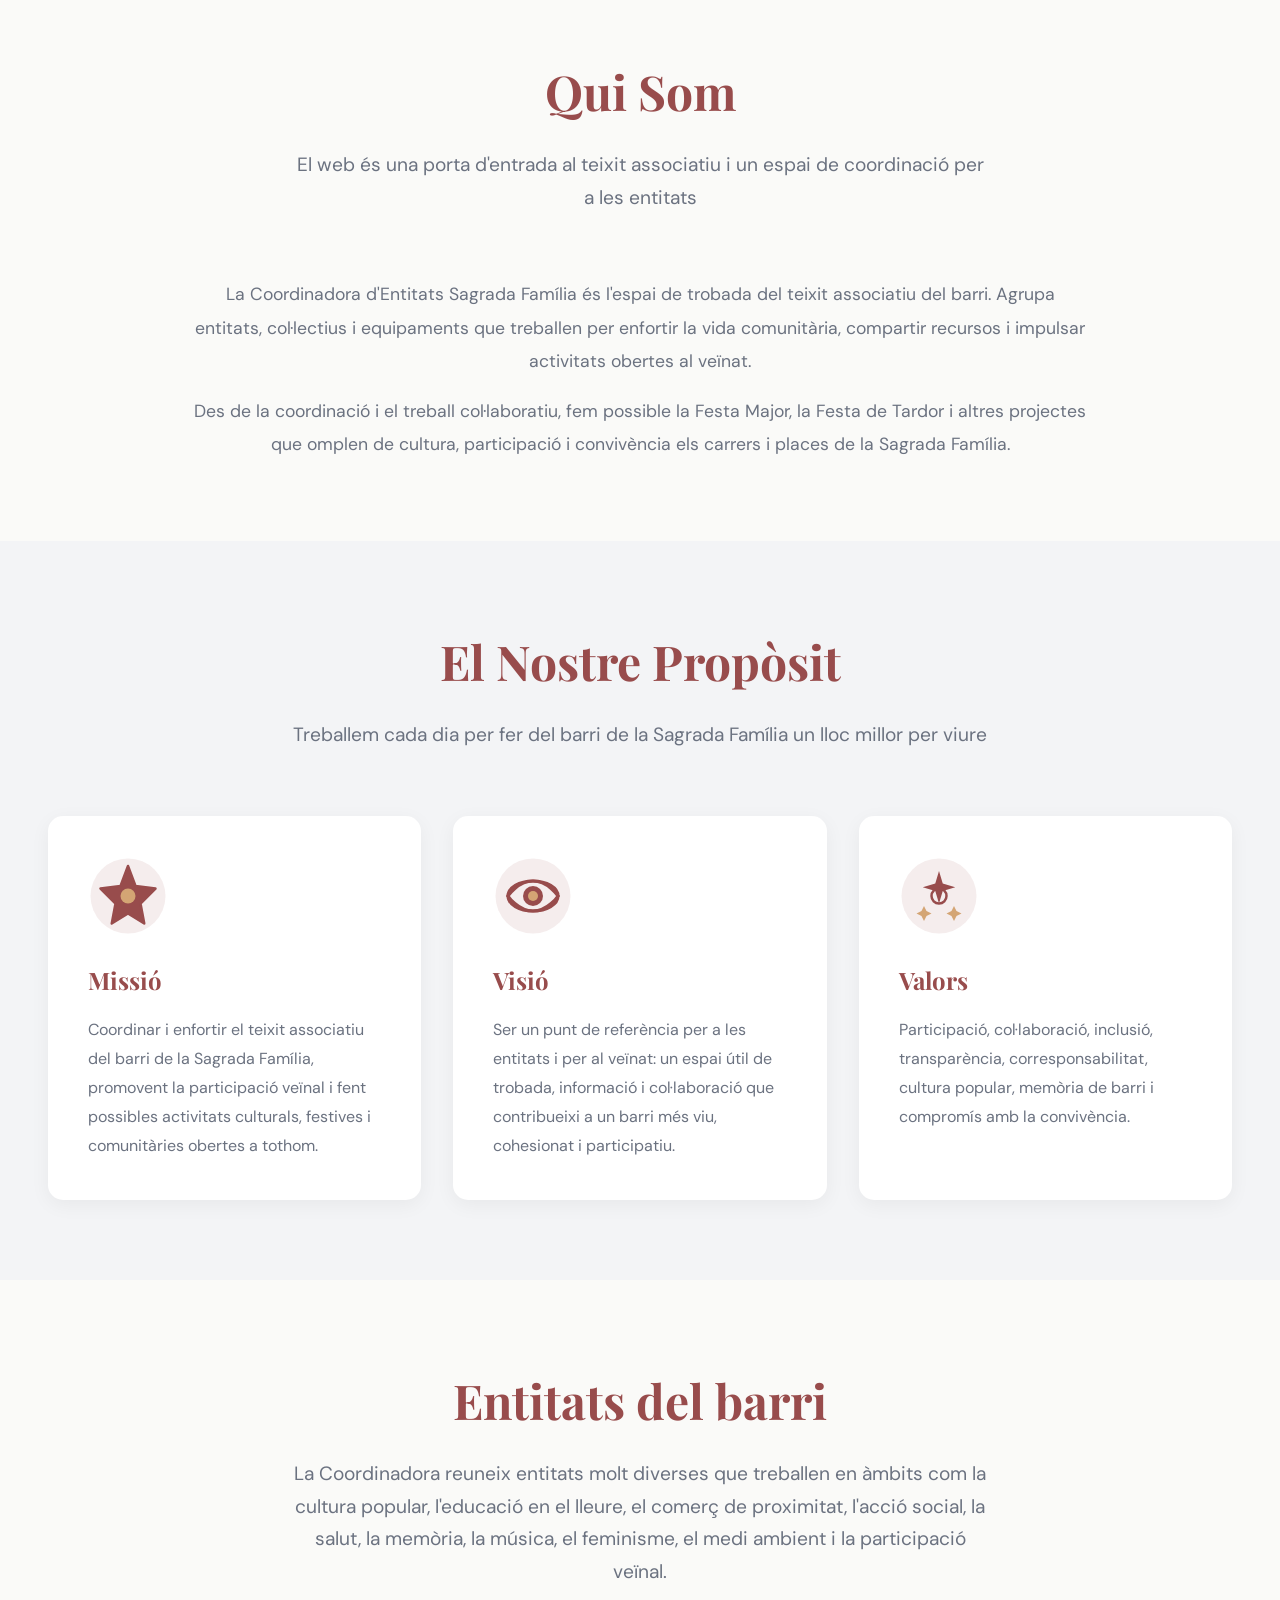
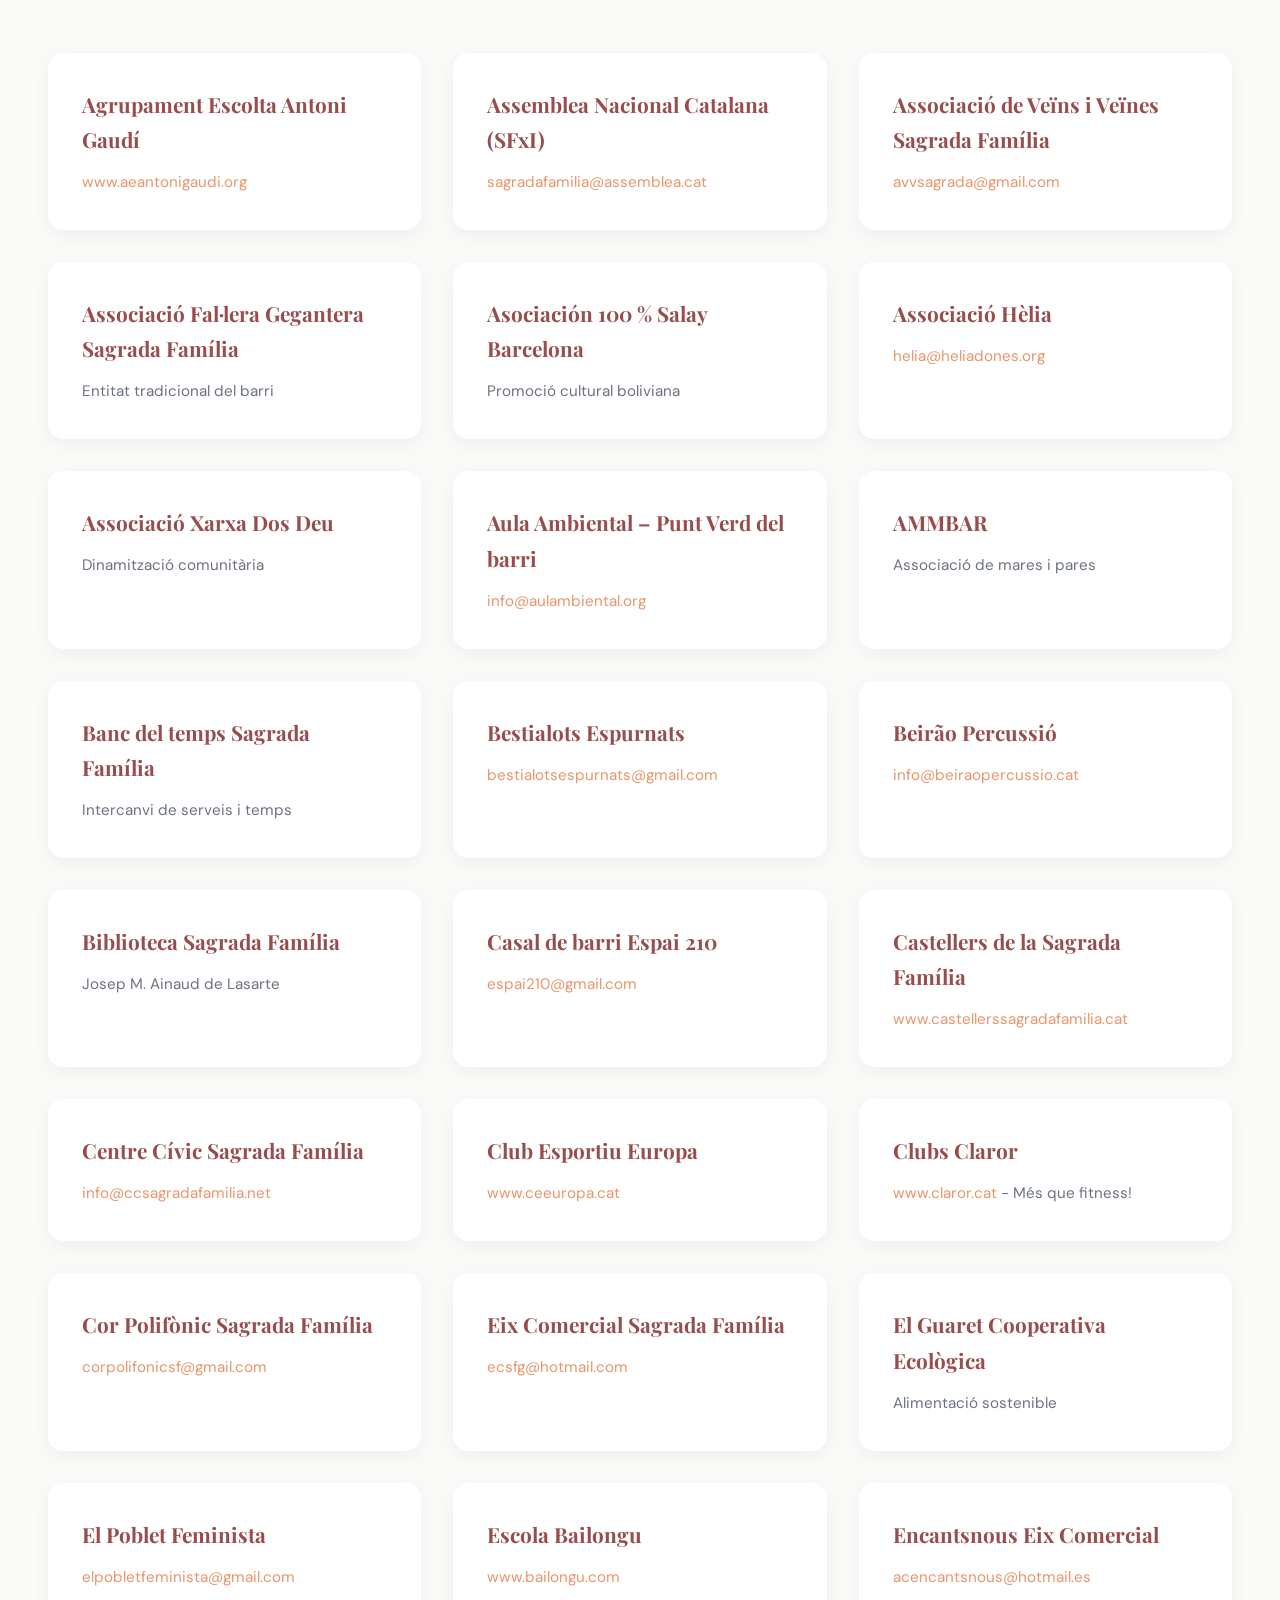
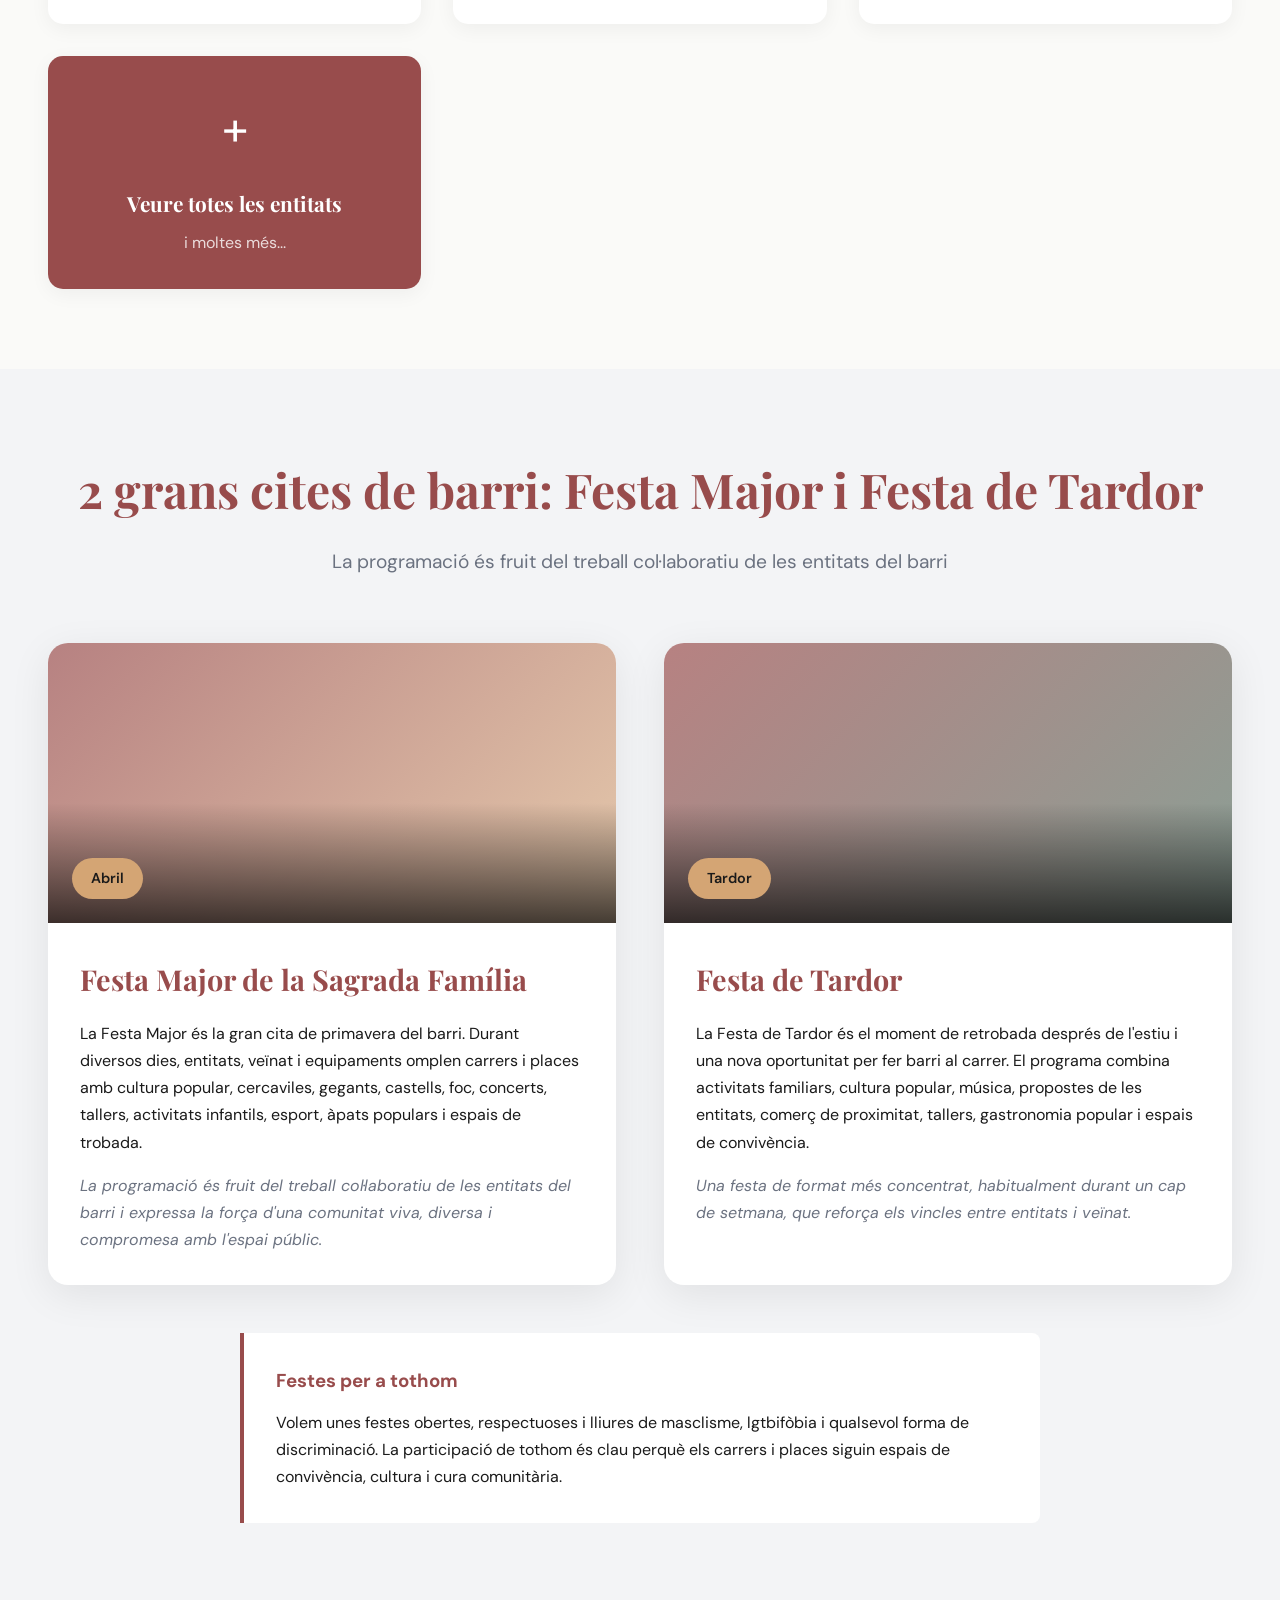
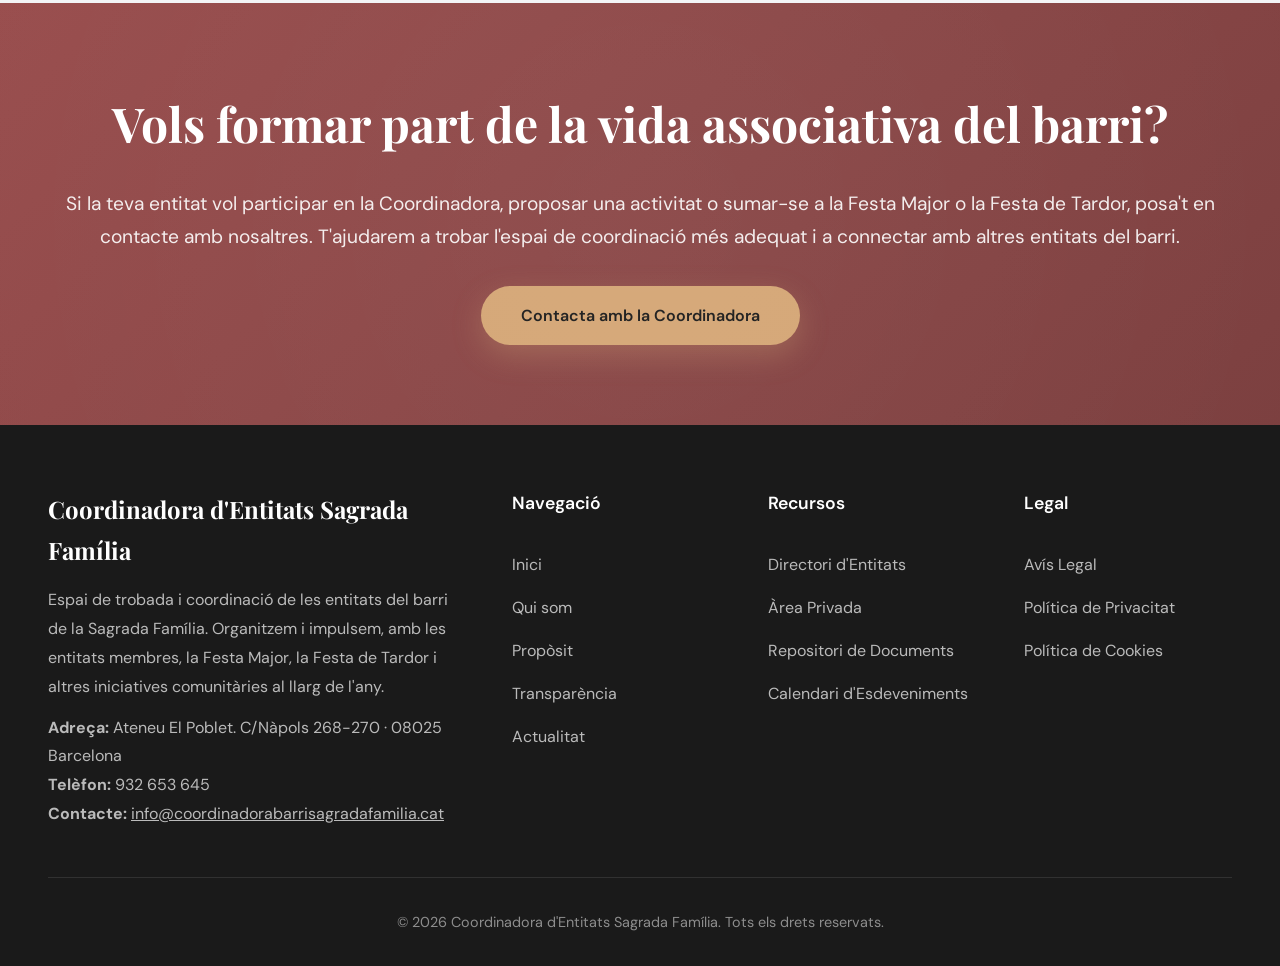
==== commit 072e421e: "Cambios 10/6/26" ====
--- a/index.html
+++ b/index.html
@@ -3,25 +3,60 @@
 <head>
     <meta charset="UTF-8">
     <meta name="viewport" content="width=device-width, initial-scale=1.0">
-    <title>Coordinadora d'Entitats Sagrada Família - Proposta de Disseny</title>
+    <title>Coordinadora d'Entitats Sagrada Família</title>
     <link href="https://fonts.googleapis.com/css2?family=Playfair+Display:wght@400;600;700;900&family=DM+Sans:wght@300;400;500;600&display=swap" rel="stylesheet">
     <link rel="stylesheet" href="styles.css">
 
 </head>
 <body>
     
-    <!-- NOTA DE DISEÑO -->
-    <div class="design-note">
-        <h3>Actualitzacions aplicades en aquesta versió (25/03/2026)</h3>
-        <p><strong>Cambios implementados según tus indicaciones:</strong></p>
-        <ul>
-            <li><strong>Color de marca actualizado:</strong> Paleta centrada en #984c4c</li>
-            <li><strong>Tipografía aprobada:</strong> Playfair Display + DM Sans</li>
-            <li><strong>Imágenes de Barcelona:</strong> Sagrada Família y vistas del barrio en hero, eventos y cards</li>
-            <li><strong>SVG en lugar de emojis:</strong> Iconos vectoriales profesionales en las cards de "El Nostre Propòsit"</li>
-            <li><strong>Diseño responsive completo</strong></li>
-        </ul>
-        <p style="margin-top: 1rem;"><em>Todos los contenidos y estructura se mantienen según los requerimientos del proyecto.</em></p>
+    <!-- Modal de Actualitzacions -->
+    <div id="updateModal" class="modal-overlay">
+        <div class="modal-content">
+            <button class="modal-close" id="closeModal">&times;</button>
+            <h2>Actualitzacions aplicades en aquesta versió (10/06/2026)</h2>
+
+            <div class="modal-tabs">
+                <button class="modal-tab-btn active" data-tab="disseny">Disseny</button>
+                <button class="modal-tab-btn" data-tab="continguts">Continguts</button>
+            </div>
+
+            <div id="disseny" class="modal-tab-content active">
+                <h3>Actualitzacions de Disseny i Estructura</h3>
+                <ul>
+                    <li><strong>Color de marca actualizado:</strong> Paleta centrada en #984c4c</li>
+                    <li><strong>Tipografía aprobada:</strong> Playfair Display + DM Sans</li>
+                    <li><strong>Imágenes de Barcelona:</strong> Sagrada Família y vistas del barrio en hero, eventos y cards</li>
+                    <li><strong>SVG en lugar de emojis:</strong> Iconos vectoriales profesionales en las cards de "El Nostre Propòsit"</li>
+                    <li><strong>Diseño responsive completo</strong></li>
+                </ul>
+            </div>
+
+            <div id="continguts" class="modal-tab-content">
+                <h3>Revisió de Continguts (Document PDF 25/05/2026)</h3>
+                <ul>
+                    <li><strong>Greeting actualizado:</strong> Cambio a "Benvingudes i benvinguts al barri de la Sagrada Família" per a mayor inclusividad</li>
+                    <li><strong>Descripció de missió:</strong> Nuevas líneas sobre coordinación de entitats y Festa Major i Festa de Tardor</li>
+                    <li><strong>CTA principal:</strong> Cambio de "Descobreix la Festa Major 2025" a "Coneix la Coordinadora"</li>
+                    <li><strong>Event destacado:</strong> Cambio de Festa Major 2025 a Festa de Tardor con nueva descripción</li>
+                    <li><strong>Nuevo módulo:</strong> Adición de "Arxiu de festes" para conservar memoria festiva del barri</li>
+                    <li><strong>Sección Qui Som:</strong> Actualización de subtítulo y descripción sobre teixit associatiu</li>
+                    <li><strong>Missió:</strong> "Coordinar i enfortir el teixit associatiu del barri de la Sagrada Família..."</li>
+                    <li><strong>Visió:</strong> "Ser un punt de referència per a les entitats i per al veïnat..."</li>
+                    <li><strong>Valors:</strong> Ampliación a "Participació, col·laboració, inclusió, transparència, corresponsabilitat, cultura popular, memòria de barri i compromís amb la convivència"</li>
+                    <li><strong>Directori:</strong> Cambio de "Descobreix el barri" a "Entitats del barri" con subtítulo descriptivo</li>
+                    <li><strong>Sección d'eventos:</strong> Nuevas descripcions més detallades de Festa Major i Festa de Tardor</li>
+                    <li><strong>Bloc de inclusió:</strong> Adición de "Festes per a tothom" enfatizando participación lliure de discriminació</li>
+                    <li><strong>CTA secundaria:</strong> Cambio de "Vols formar part del barri?" a "Vols formar part de la vida associativa del barri?"</li>
+                    <li><strong>Footer:</strong> Adición de dirección (Ateneu El Poblet), telèfon (932 653 645) i email de contacte</li>
+                    <li><strong>Referència d'any:</strong> Actualización de 2025 a 2026 en títols i descripcions</li>
+                </ul>
+            </div>
+
+            <div class="modal-footer">
+                <button class="modal-btn-primary" id="acceptUpdates">Entès</button>
+            </div>
+        </div>
     </div>
 
     <!-- Header -->
@@ -58,9 +93,9 @@
     <!-- Hero Section -->
     <section class="hero" id="inici">
         <div class="hero-content">
-            <h1>Benvinguts al barri de Sagrada Família!</h1>
-            <p>Entitat encarregada de l'organització de la Festa Major i Festa de Tardor al barri de la Sagrada Família de Barcelona</p>
-            <a href="#festa-major" class="cta-button">Descobreix la Festa Major 2025</a>
+            <h1>Benvingudes i benvinguts al barri de la Sagrada Família</h1>
+            <p>Coordinem les entitats que fan possible la Festa Major i la Festa de Tardor</p>
+            <a href="#festa-major" class="cta-button">Coneix la Coordinadora</a>
         </div>
     </section>
 
@@ -68,11 +103,22 @@
     <div class="featured-event" id="festa-major">
         <div class="event-image"></div>
         <div class="event-content">
-            <span class="event-tag">Pròximament</span>
-            <h2>Festa Major 2025</h2>
-            <p class="event-date">Comença el 4 d'abril de 2025</p>
-            <p>Prepara't per viure 15 dies d'espectacles de cultura popular, concerts, batucades, sopars populars i molt més. La festa del barri que no et pots perdre!</p>
-            <a href="#" class="cta-button" style="margin-top: 1.5rem;">Veure programa complet</a>
+            <span class="event-tag">Properament</span>
+            <h2>Festa de Tardor</h2>
+            <p>La Festa de Tardor torna a omplir els carrers i places del barri amb cultura popular, activitats familiars, música, propostes de les entitats i espais de trobada veïnal. Dates i programa: a confirmar.</p>
+            <a href="#" class="cta-button" style="margin-top: 1.5rem;">Veure agenda i convocatòries</a>
+            <a href="#" style="display:block; margin-top: 0.75rem; color: var(--primary); font-size: 0.9rem;">Consulta l'arxiu de la Festa Major 2026</a>
+        </div>
+    </div>
+
+    <!-- Arxiu de programes -->
+    <div class="featured-event" style="background: var(--gray-light);">
+        <div class="event-image" style="background: linear-gradient(135deg, rgba(152,76,76,0.6) 0%, rgba(212,165,116,0.5) 100%), url('https://images.unsplash.com/photo-1519389950473-47ba0277781c?w=800&q=80') center/cover;"></div>
+        <div class="event-content">
+            <span class="event-tag">Memòria festiva</span>
+            <h2>Arxiu de festes</h2>
+            <p>Recupera els programes de les darreres edicions de la Festa Major i la Festa de Tardor de la Sagrada Família. Un espai per conservar la memòria festiva del barri i donar visibilitat a les entitats que fan possible cada activitat.</p>
+            <a href="#" class="cta-button" style="margin-top: 1.5rem;">Veure programes anteriors</a>
         </div>
     </div>
 
@@ -80,10 +126,11 @@
     <section class="section" id="qui-som">
         <div class="section-header">
             <h2 class="section-title">Qui Som</h2>
-            <p class="section-subtitle">La Coordinadora d'Entitats del barri de la Sagrada Família és l'eix vertebrador de l'activitat associativa i cultural del nostre barri</p>
+            <p class="section-subtitle">El web és una porta d'entrada al teixit associatiu i un espai de coordinació per a les entitats</p>
         </div>
         <div class="section-text-center">
-            <p>Som una entitat que agrupa i coordina les diferents associacions, entitats i col·lectius del barri de la Sagrada Família. El nostre objectiu és fomentar la participació ciutadana, la cohesió social i el desenvolupament cultural del barri.</p>
+            <p>La Coordinadora d'Entitats Sagrada Família és l'espai de trobada del teixit associatiu del barri. Agrupa entitats, col·lectius i equipaments que treballen per enfortir la vida comunitària, compartir recursos i impulsar activitats obertes al veïnat.</p>
+            <p style="margin-top: 1rem;">Des de la coordinació i el treball col·laboratiu, fem possible la Festa Major, la Festa de Tardor i altres projectes que omplen de cultura, participació i convivència els carrers i places de la Sagrada Família.</p>
         </div>
     </section>
 
@@ -105,7 +152,7 @@
                     </svg>
                 </div>
                 <h3>Missió</h3>
-                <p>Promoure la participació activa de les entitats del barri en la vida social, cultural i festiva de la comunitat.</p>
+                <p>Coordinar i enfortir el teixit associatiu del barri de la Sagrada Família, promovent la participació veïnal i fent possibles activitats culturals, festives i comunitàries obertes a tothom.</p>
             </div>
 
             <!-- Card 2: Visió -->
@@ -121,7 +168,7 @@
                     </svg>
                 </div>
                 <h3>Visió</h3>
-                <p>Ser el referent de dinamització cultural i social del barri, construint ponts entre les diferents entitats i la ciutadania.</p>
+                <p>Ser un punt de referència per a les entitats i per al veïnat: un espai útil de trobada, informació i col·laboració que contribueixi a un barri més viu, cohesionat i participatiu.</p>
             </div>
 
             <!-- Card 3: Valors -->
@@ -136,7 +183,7 @@
                     </svg>
                 </div>
                 <h3>Valors</h3>
-                <p>Col·laboració, inclusió, transparència i compromís amb el barri i les seves tradicions.</p>
+                <p>Participació, col·laboració, inclusió, transparència, corresponsabilitat, cultura popular, memòria de barri i compromís amb la convivència.</p>
             </div>
         </div>
     </section>
@@ -144,8 +191,8 @@
     <!-- Sección Entidades -->
     <section class="section" id="entitats">
         <div class="section-header">
-            <h2 class="section-title">Descobreix el barri</h2>
-            <p class="section-subtitle">Entitats que formen part del teixit associatiu del barri de Sagrada Família</p>
+            <h2 class="section-title">Entitats del barri</h2>
+            <p class="section-subtitle">La Coordinadora reuneix entitats molt diverses que treballen en àmbits com la cultura popular, l'educació en el lleure, el comerç de proximitat, l'acció social, la salut, la memòria, la música, el feminisme, el medi ambient i la participació veïnal.</p>
         </div>
         
         <div class="entities-grid">
@@ -284,52 +331,46 @@
     <!-- Eventos Section -->
     <section class="section" style="background: var(--gray-light);">
         <div class="section-header">
-            <h2 class="section-title">Esdeveniments Organitzats</h2>
-            <p class="section-subtitle">Anualment organitzem la Festa Major (abril) i la Festa de Tardor (octubre) a més d'altres activitats al llarg de l'any</p>
-        </div>
-        
+            <h2 class="section-title">2 grans cites de barri: Festa Major i Festa de Tardor</h2>
+            <p class="section-subtitle">La programació és fruit del treball col·laboratiu de les entitats del barri</p>
+        </div>
+
         <div class="events-timeline">
             <div class="timeline-card">
                 <div class="timeline-image" style="background: linear-gradient(135deg, rgba(152, 76, 76, 0.7) 0%, rgba(212, 165, 116, 0.6) 100%), url('https://images.unsplash.com/photo-1527975373525-6c003775eac6?w=800&q=80') center/cover;">
                     <span class="timeline-badge">Abril</span>
                 </div>
                 <div class="timeline-content">
-                    <h3>Festa Major</h3>
-                    <ul>
-                        <li><strong>Festa:</strong> 23 d'abril (Sant Jordi)</li>
-                        <li>Espectacles de cultura popular</li>
-                        <li>Concerts i batucades</li>
-                        <li>Sopars populars</li>
-                        <li><strong>Durada:</strong> 15 dies</li>
-                    </ul>
-                    <p style="color: var(--gray); margin-top: 1.5rem; font-style: italic;">La celebració més gran del barri amb tradició i cultura catalana</p>
+                    <h3>Festa Major de la Sagrada Família</h3>
+                    <p>La Festa Major és la gran cita de primavera del barri. Durant diversos dies, entitats, veïnat i equipaments omplen carrers i places amb cultura popular, cercaviles, gegants, castells, foc, concerts, tallers, activitats infantils, esport, àpats populars i espais de trobada.</p>
+                    <p style="color: var(--gray); margin-top: 1rem; font-style: italic;">La programació és fruit del treball col·laboratiu de les entitats del barri i expressa la força d'una comunitat viva, diversa i compromesa amb l'espai públic.</p>
                 </div>
             </div>
 
             <div class="timeline-card">
                 <div class="timeline-image" style="background: linear-gradient(135deg, rgba(152, 76, 76, 0.7) 0%, rgba(61, 95, 79, 0.6) 100%), url('https://images.unsplash.com/photo-1533174072545-7a4b6ad7a6c3?w=800&q=80') center/cover;">
-                    <span class="timeline-badge">Octubre</span>
+                    <span class="timeline-badge">Tardor</span>
                 </div>
                 <div class="timeline-content">
                     <h3>Festa de Tardor</h3>
-                    <ul>
-                        <li><strong>Quan:</strong> Finals d'octubre</li>
-                        <li>Activitats infantils</li>
-                        <li>Nit jove</li>
-                        <li>Cercavila</li>
-                        <li><strong>Durada:</strong> Un únic cap de setmana</li>
-                    </ul>
-                    <p style="color: var(--gray); margin-top: 1.5rem; font-style: italic;">Un cap de setmana ple d'activitats per a tota la família</p>
-                </div>
-            </div>
+                    <p>La Festa de Tardor és el moment de retrobada després de l'estiu i una nova oportunitat per fer barri al carrer. El programa combina activitats familiars, cultura popular, música, propostes de les entitats, comerç de proximitat, tallers, gastronomia popular i espais de convivència.</p>
+                    <p style="color: var(--gray); margin-top: 1rem; font-style: italic;">Una festa de format més concentrat, habitualment durant un cap de setmana, que reforça els vincles entre entitats i veïnat.</p>
+                </div>
+            </div>
+        </div>
+
+        <!-- Festes lliures de violències -->
+        <div style="max-width: 800px; margin: 3rem auto 0; background: white; border-left: 4px solid var(--primary); padding: 2rem; border-radius: 0 8px 8px 0;">
+            <h3 style="color: var(--primary); margin-bottom: 0.75rem;">Festes per a tothom</h3>
+            <p>Volem unes festes obertes, respectuoses i lliures de masclisme, lgtbifòbia i qualsevol forma de discriminació. La participació de tothom és clau perquè els carrers i places siguin espais de convivència, cultura i cura comunitària.</p>
         </div>
     </section>
 
     <!-- Call to Action -->
     <section class="cta-section">
-        <h2>Vols formar part del barri?</h2>
-        <p>Uneix-te a la coordinadora i t'ajudarem a organitzar el teu acte al barri</p>
-        <a href="#contacte" class="cta-button">Contacta amb nosaltres</a>
+        <h2>Vols formar part de la vida associativa del barri?</h2>
+        <p>Si la teva entitat vol participar en la Coordinadora, proposar una activitat o sumar-se a la Festa Major o la Festa de Tardor, posa't en contacte amb nosaltres. T'ajudarem a trobar l'espai de coordinació més adequat i a connectar amb altres entitats del barri.</p>
+        <a href="#contacte" class="cta-button">Contacta amb la Coordinadora</a>
     </section>
 
     <!-- Footer -->
@@ -337,7 +378,12 @@
         <div class="footer-content">
             <div>
                 <div class="footer-logo">Coordinadora d'Entitats Sagrada Família</div>
-                <p class="footer-description">Entitat encarregada de l'organització de la Festa Major i Festa de Tardor al barri de la Sagrada Família de Barcelona</p>
+                <p class="footer-description">Espai de trobada i coordinació de les entitats del barri de la Sagrada Família. Organitzem i impulsem, amb les entitats membres, la Festa Major, la Festa de Tardor i altres iniciatives comunitàries al llarg de l'any.</p>
+                <p class="footer-description" style="margin-top: 0.75rem;">
+                    <strong>Adreça:</strong> Ateneu El Poblet. C/Nàpols 268-270 · 08025 Barcelona<br>
+                    <strong>Telèfon:</strong> 932 653 645<br>
+                    <strong>Contacte:</strong> <a href="mailto:info@coordinadorabarrisagradafamilia.cat" style="color: inherit;">info@coordinadorabarrisagradafamilia.cat</a>
+                </p>
             </div>
             
             <div class="footer-section">
@@ -372,7 +418,7 @@
         </div>
         
         <div class="footer-bottom">
-            <p>&copy; 2025 Coordinadora d'Entitats Sagrada Família. Tots els drets reservats.</p>
+            <p>&copy; 2026 Coordinadora d'Entitats Sagrada Família. Tots els drets reservats.</p>
         </div>
     </footer>
 
@@ -396,6 +442,50 @@
             link.addEventListener('click', () => {
                 navToggle.classList.remove('open');
                 mainNav.classList.remove('open');
+            });
+        });
+
+        // Modal functionality
+        const updateModal = document.getElementById('updateModal');
+        const closeModal = document.getElementById('closeModal');
+        const acceptUpdates = document.getElementById('acceptUpdates');
+        const modalTabs = document.querySelectorAll('.modal-tab-btn');
+
+        // Show modal on page load
+        window.addEventListener('load', () => {
+            const hasSeenModal = localStorage.getItem('updateModalSeen_20260610');
+            if (!hasSeenModal) {
+                updateModal.classList.remove('hidden');
+            }
+        });
+
+        // Close modal
+        function closeUpdateModal() {
+            updateModal.classList.add('hidden');
+            localStorage.setItem('updateModalSeen_20260610', 'true');
+        }
+
+        closeModal.addEventListener('click', closeUpdateModal);
+        acceptUpdates.addEventListener('click', closeUpdateModal);
+
+        // Close modal when clicking outside
+        updateModal.addEventListener('click', (e) => {
+            if (e.target === updateModal) {
+                closeUpdateModal();
+            }
+        });
+
+        // Tab switching functionality
+        modalTabs.forEach(tab => {
+            tab.addEventListener('click', () => {
+                // Remove active class from all tabs and contents
+                document.querySelectorAll('.modal-tab-btn').forEach(t => t.classList.remove('active'));
+                document.querySelectorAll('.modal-tab-content').forEach(c => c.classList.remove('active'));
+
+                // Add active class to clicked tab and corresponding content
+                tab.classList.add('active');
+                const tabName = tab.getAttribute('data-tab');
+                document.getElementById(tabName).classList.add('active');
             });
         });
     </script>
--- a/styles.css
+++ b/styles.css
@@ -1328,3 +1328,207 @@
         padding: 3rem 2rem;
     }
 }
+
+/* Modal Styles */
+.modal-overlay {
+    position: fixed;
+    top: 0;
+    left: 0;
+    width: 100%;
+    height: 100%;
+    background: rgba(0, 0, 0, 0.5);
+    display: flex;
+    align-items: center;
+    justify-content: center;
+    z-index: 10000;
+    padding: 2rem;
+    backdrop-filter: blur(4px);
+}
+
+.modal-overlay.hidden {
+    display: none;
+}
+
+.modal-content {
+    background: white;
+    border-radius: 16px;
+    padding: 2.5rem;
+    max-width: 700px;
+    width: 100%;
+    max-height: 80vh;
+    overflow-y: auto;
+    box-shadow: 0 20px 60px rgba(0, 0, 0, 0.3);
+    animation: slideUp 0.4s cubic-bezier(0.175, 0.885, 0.32, 1.275);
+}
+
+@keyframes slideUp {
+    from {
+        opacity: 0;
+        transform: translateY(30px);
+    }
+    to {
+        opacity: 1;
+        transform: translateY(0);
+    }
+}
+
+.modal-close {
+    position: absolute;
+    top: 1.5rem;
+    right: 1.5rem;
+    background: none;
+    border: none;
+    font-size: 2rem;
+    color: var(--gray);
+    cursor: pointer;
+    transition: color 0.3s ease;
+    width: 40px;
+    height: 40px;
+    display: flex;
+    align-items: center;
+    justify-content: center;
+    border-radius: 50%;
+}
+
+.modal-close:hover {
+    color: var(--primary);
+    background: rgba(152, 76, 76, 0.1);
+}
+
+.modal-content h2 {
+    color: var(--primary);
+    font-family: 'Playfair Display', serif;
+    font-size: 1.8rem;
+    margin-bottom: 1.5rem;
+    margin-right: 2rem;
+}
+
+.modal-tabs {
+    display: flex;
+    gap: 1rem;
+    margin: 2rem 0;
+    border-bottom: 2px solid var(--gray-light);
+}
+
+.modal-tab-btn {
+    padding: 0.75rem 1.5rem;
+    background: none;
+    border: none;
+    border-bottom: 3px solid transparent;
+    color: var(--gray);
+    font-weight: 600;
+    cursor: pointer;
+    font-size: 0.95rem;
+    transition: all 0.3s ease;
+    position: relative;
+    bottom: -2px;
+}
+
+.modal-tab-btn.active {
+    color: var(--primary);
+    border-bottom-color: var(--primary);
+}
+
+.modal-tab-btn:hover {
+    color: var(--primary);
+}
+
+.modal-tab-content {
+    display: none;
+    animation: fadeIn 0.3s ease;
+}
+
+.modal-tab-content.active {
+    display: block;
+}
+
+@keyframes fadeIn {
+    from { opacity: 0; }
+    to { opacity: 1; }
+}
+
+.modal-tab-content h3 {
+    color: var(--primary);
+    font-size: 1.3rem;
+    margin-bottom: 1rem;
+    margin-top: 0.5rem;
+}
+
+.modal-tab-content ul {
+    list-style: none;
+    padding: 0;
+}
+
+.modal-tab-content li {
+    padding: 0.75rem 0;
+    color: var(--dark);
+    border-bottom: 1px solid var(--gray-light);
+    line-height: 1.6;
+}
+
+.modal-tab-content li:last-child {
+    border-bottom: none;
+}
+
+.modal-tab-content strong {
+    color: var(--primary);
+    font-weight: 600;
+}
+
+.modal-footer {
+    margin-top: 2rem;
+    padding-top: 2rem;
+    border-top: 1px solid var(--gray-light);
+    text-align: center;
+}
+
+.modal-btn-primary {
+    background: var(--primary);
+    color: white;
+    border: none;
+    padding: 0.75rem 3rem;
+    border-radius: 8px;
+    font-size: 1rem;
+    font-weight: 600;
+    cursor: pointer;
+    transition: all 0.3s ease;
+    font-family: 'DM Sans', sans-serif;
+}
+
+.modal-btn-primary:hover {
+    background: var(--primary-light);
+    transform: translateY(-2px);
+    box-shadow: 0 10px 30px rgba(152, 76, 76, 0.3);
+}
+
+@media (max-width: 768px) {
+    .modal-content {
+        padding: 1.5rem;
+    }
+
+    .modal-close {
+        top: 1rem;
+        right: 1rem;
+    }
+
+    .modal-content h2 {
+        font-size: 1.5rem;
+        margin-right: 1.5rem;
+    }
+
+    .modal-tabs {
+        flex-direction: column;
+    }
+
+    .modal-tab-btn {
+        border-bottom: 2px solid var(--gray-light);
+        border-right: none;
+        bottom: 0;
+    }
+
+    .modal-tab-btn.active {
+        border-right: none;
+        border-bottom-color: var(--primary);
+    }
+}
+}
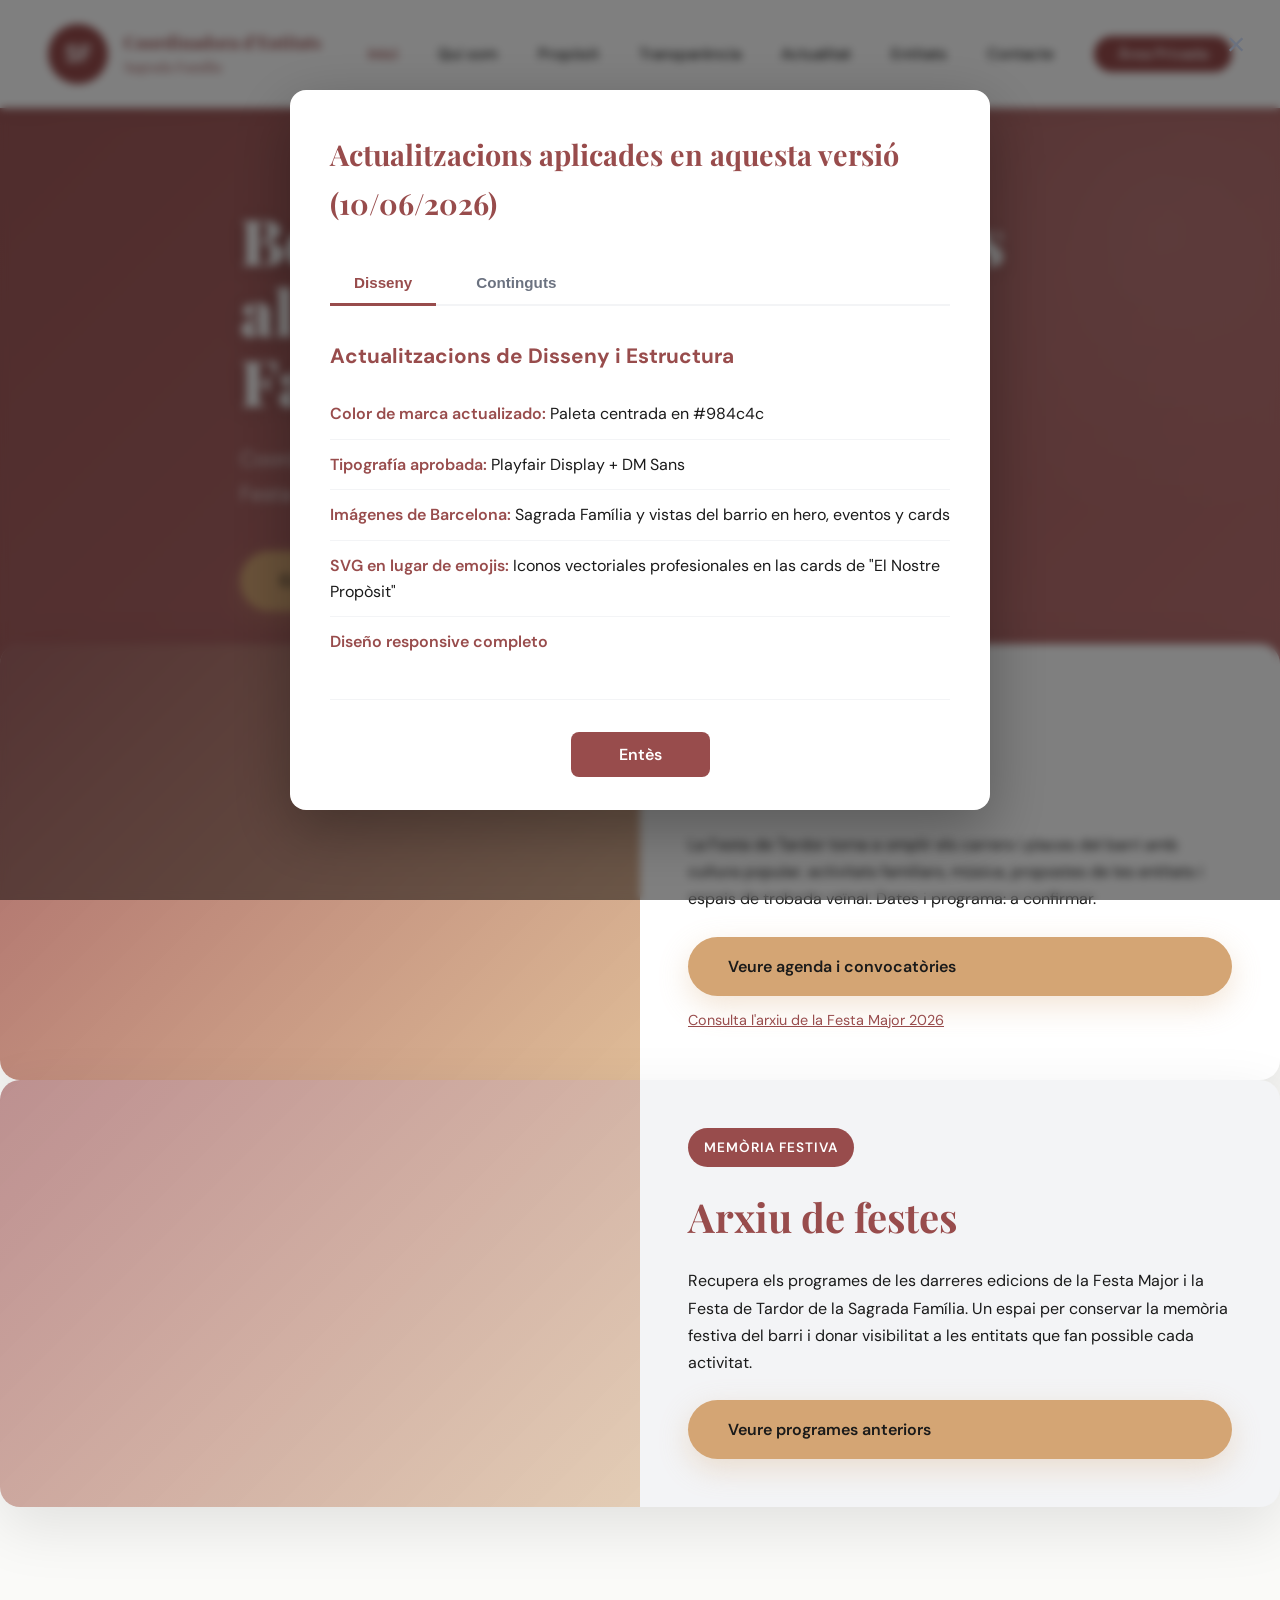
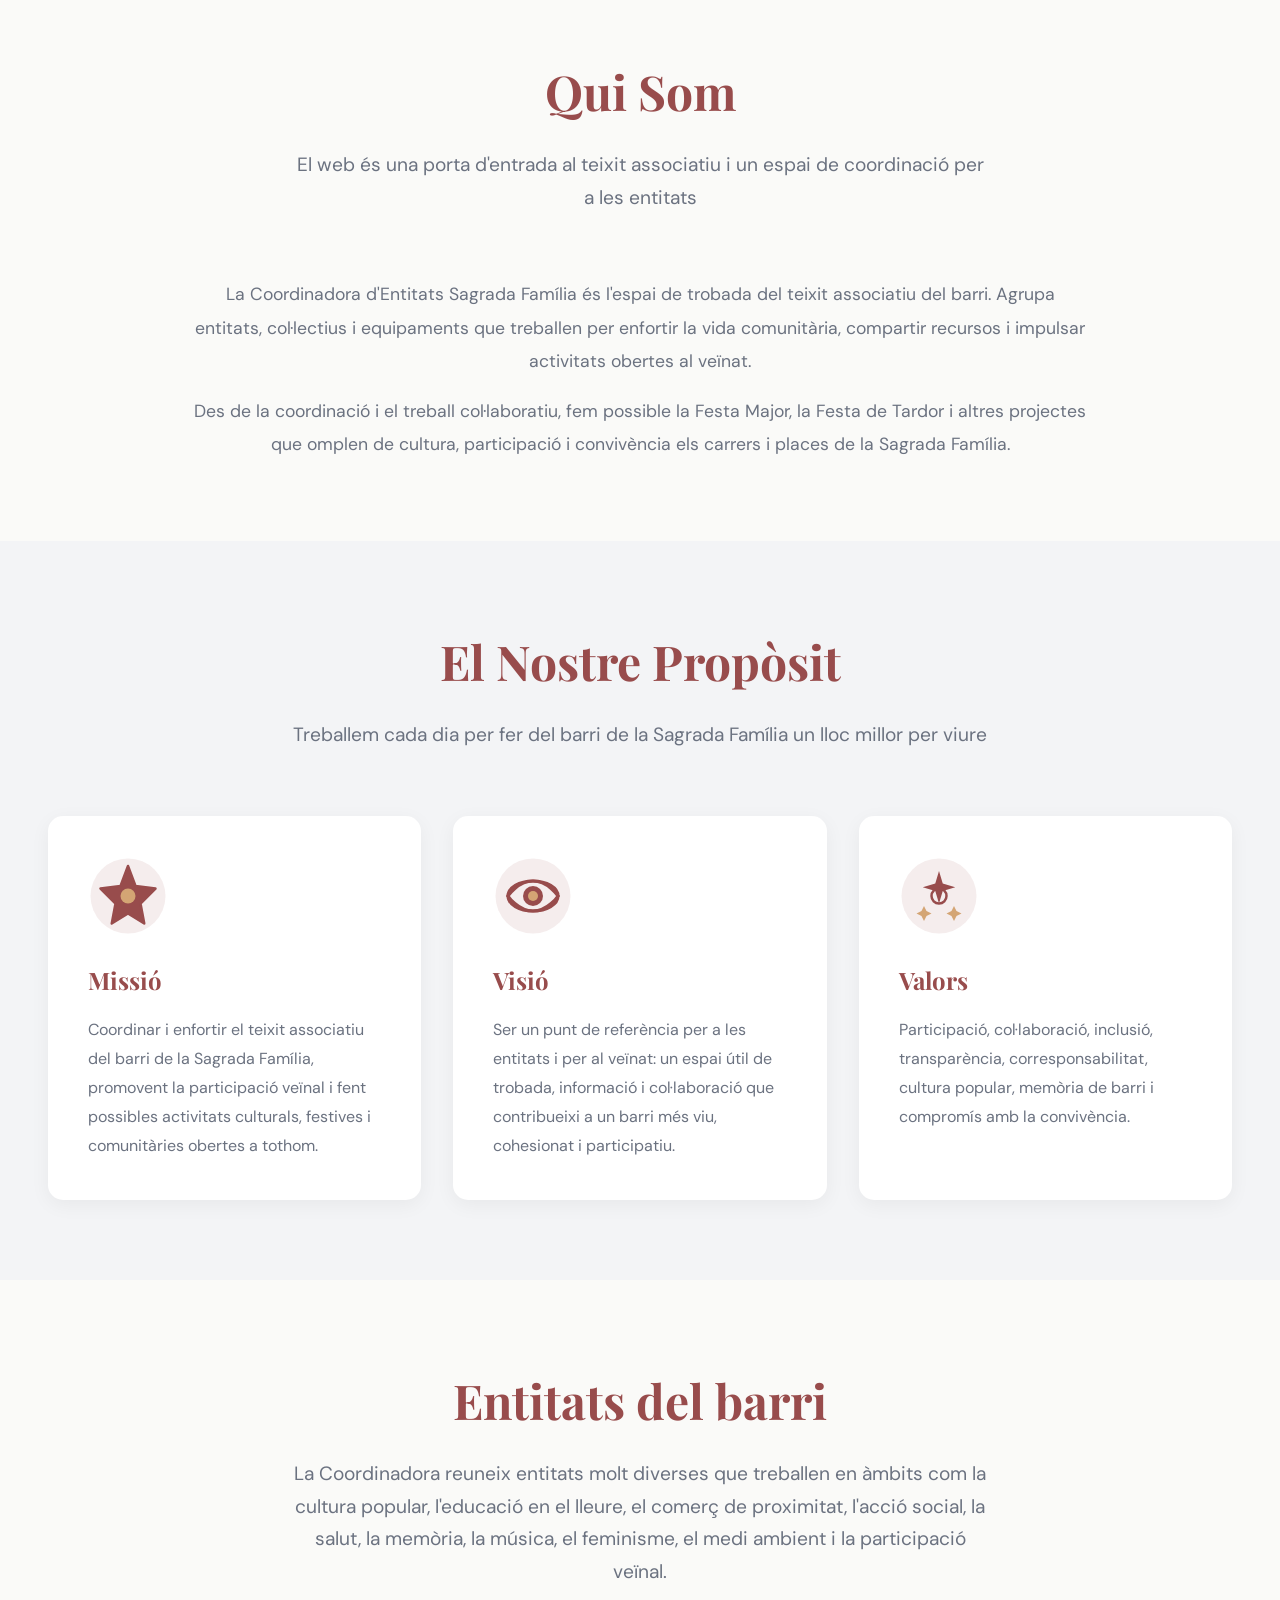
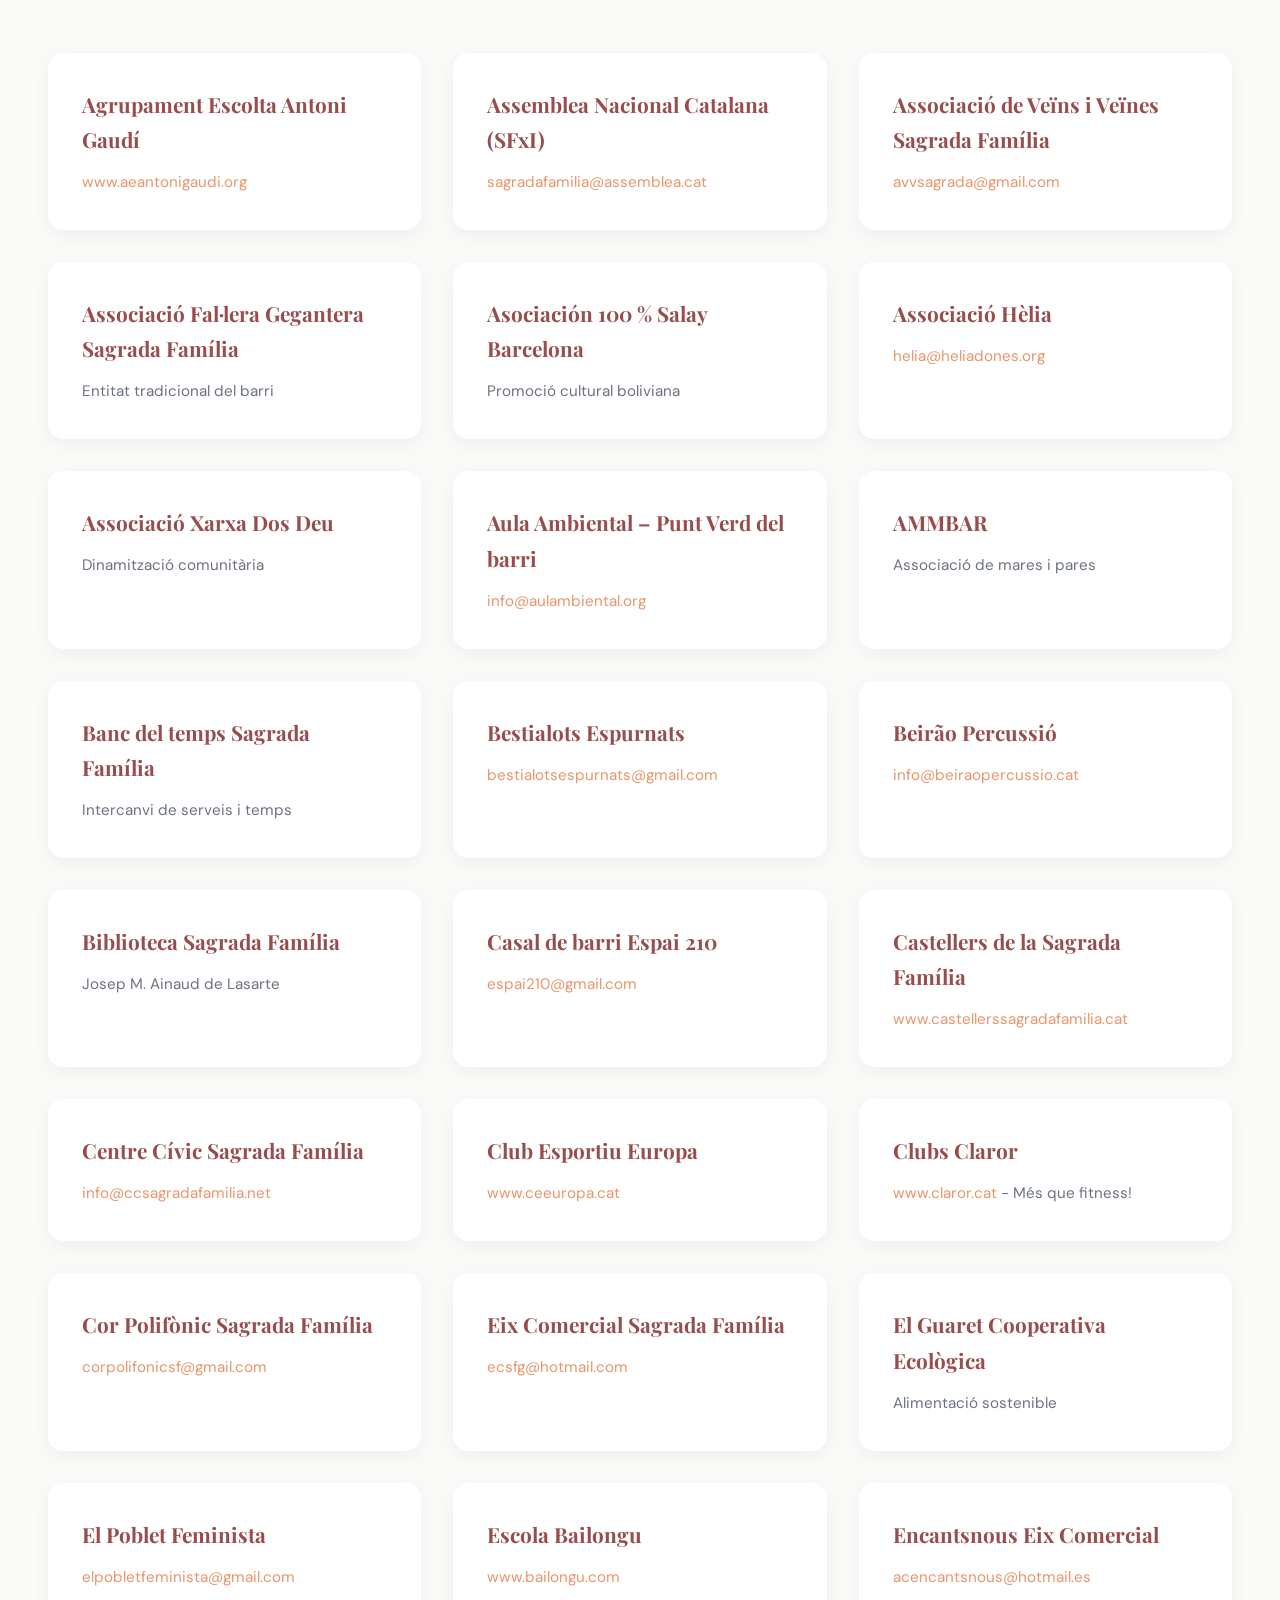
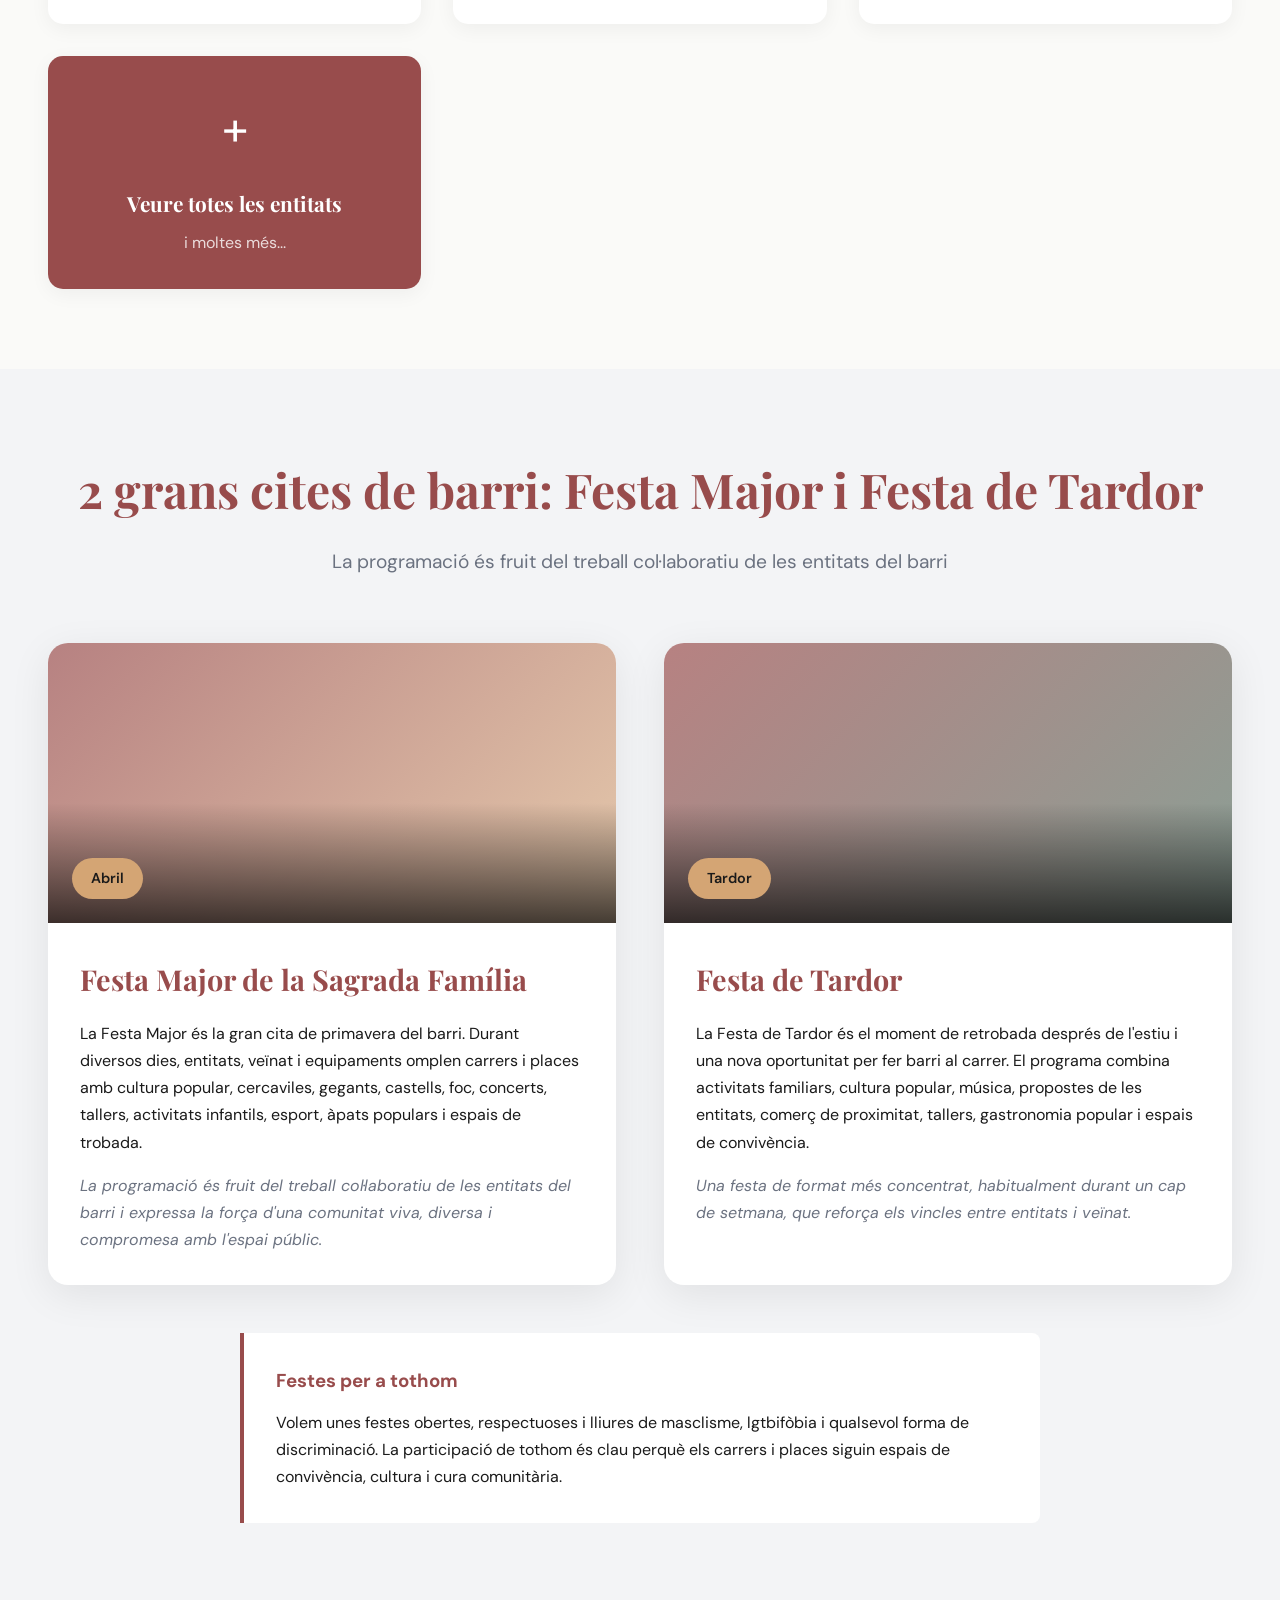
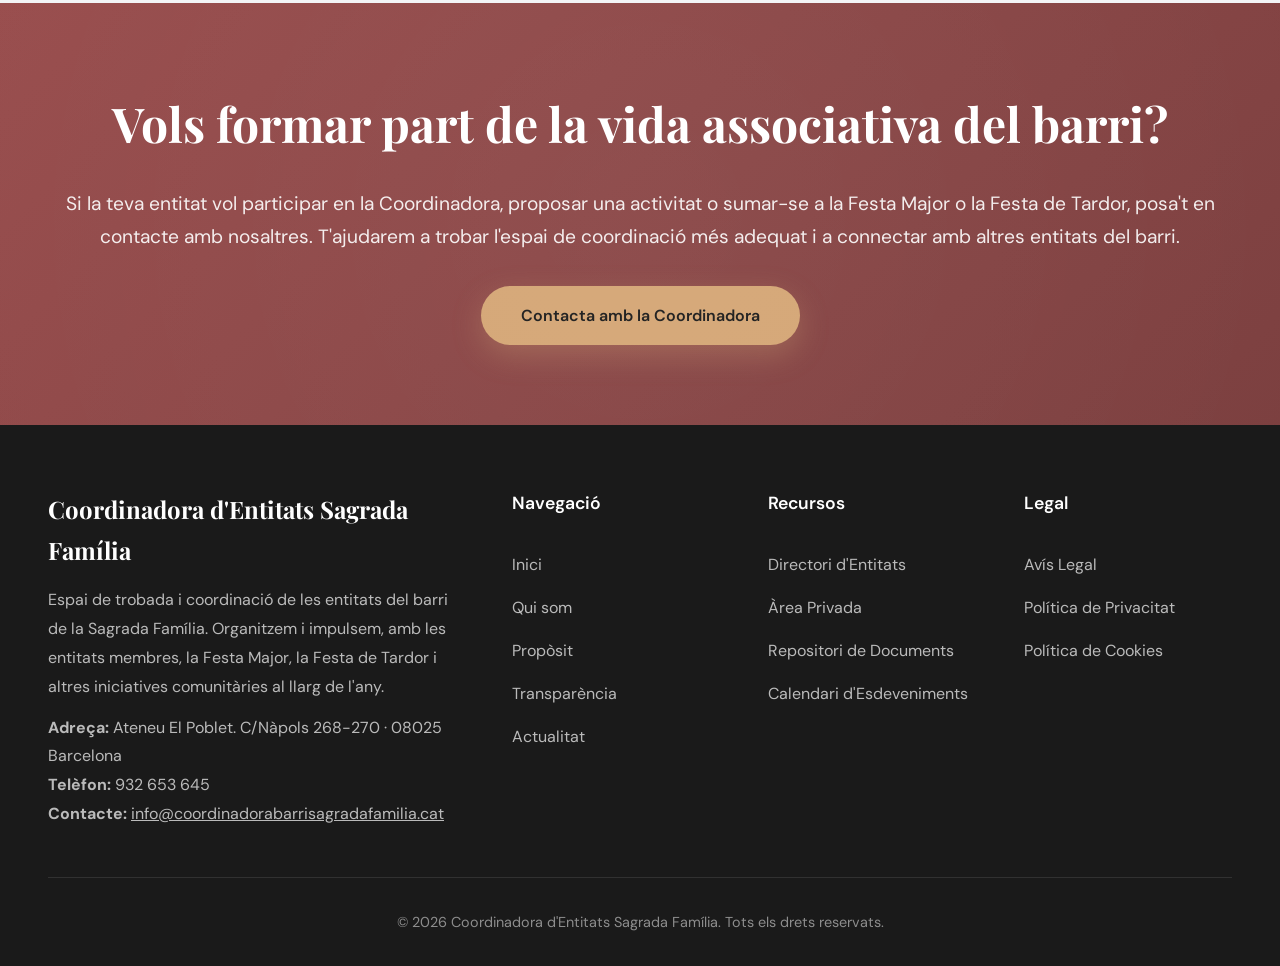
==== commit e2267b9d: "Remove version 2" ====
--- a/index.html
+++ b/index.html
@@ -491,7 +491,7 @@
     </script>
 
     <!-- Version Switcher -->
-    <style>
+    <!--<style>
         .version-switcher {
             position: fixed;
             bottom: 24px;
@@ -545,6 +545,6 @@
     <a href="index2.html" class="version-switcher">
         <span class="v-dot"></span>
         <span>Explorar Versió 2 (Dinàmica)</span>
-    </a>
+    </a>-->
 </body>
 </html>
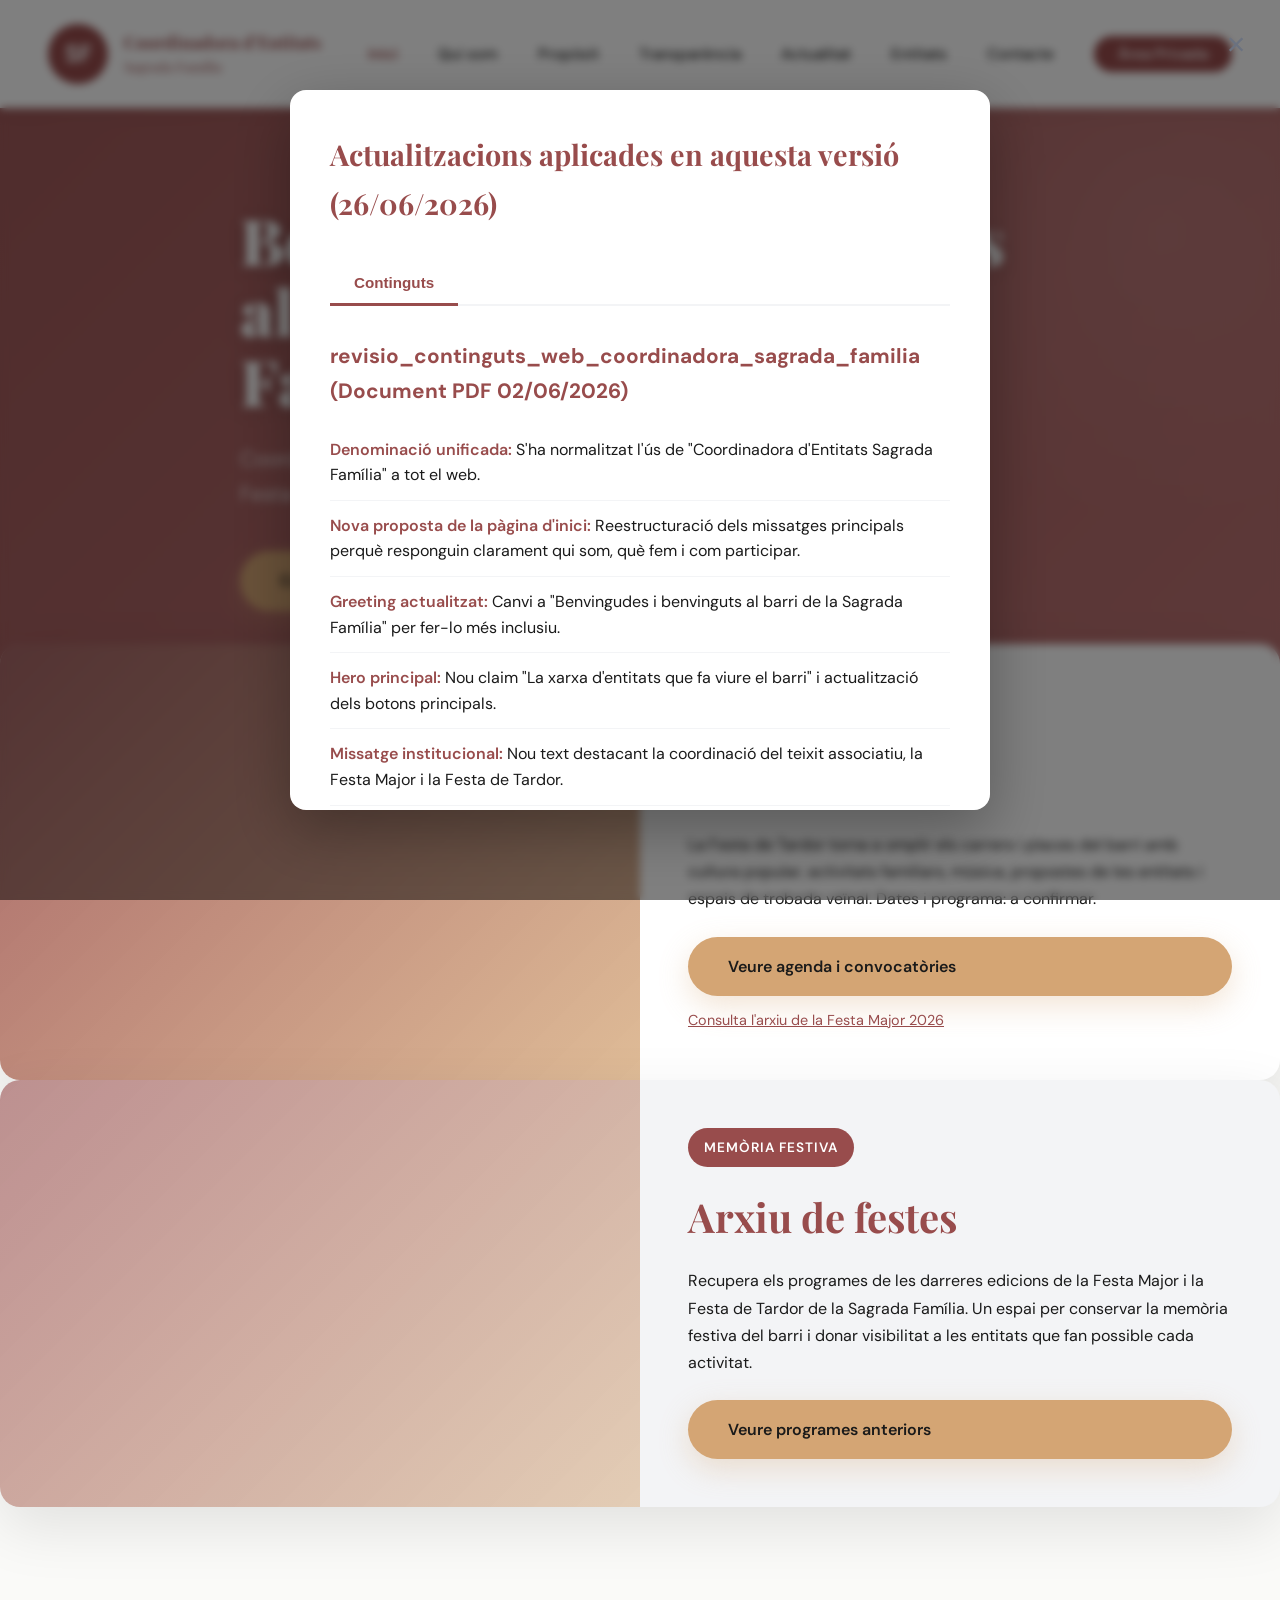
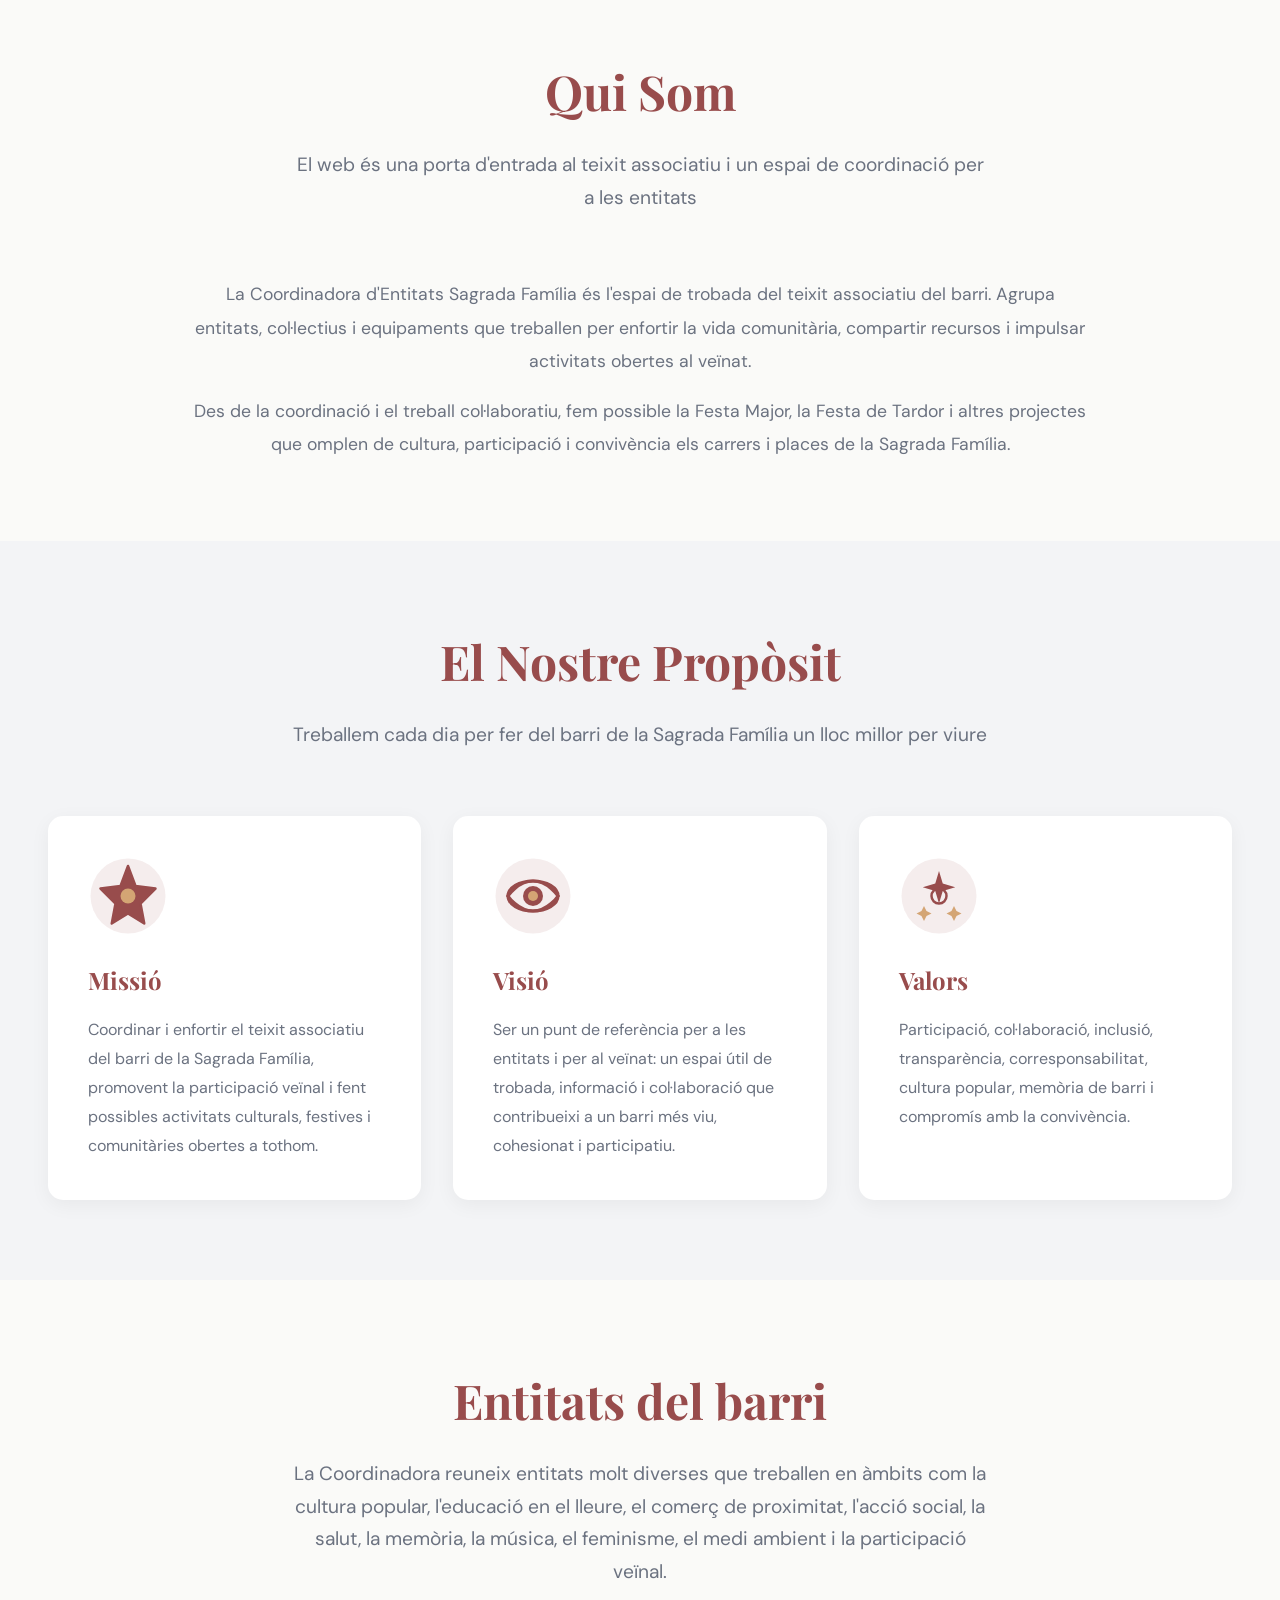
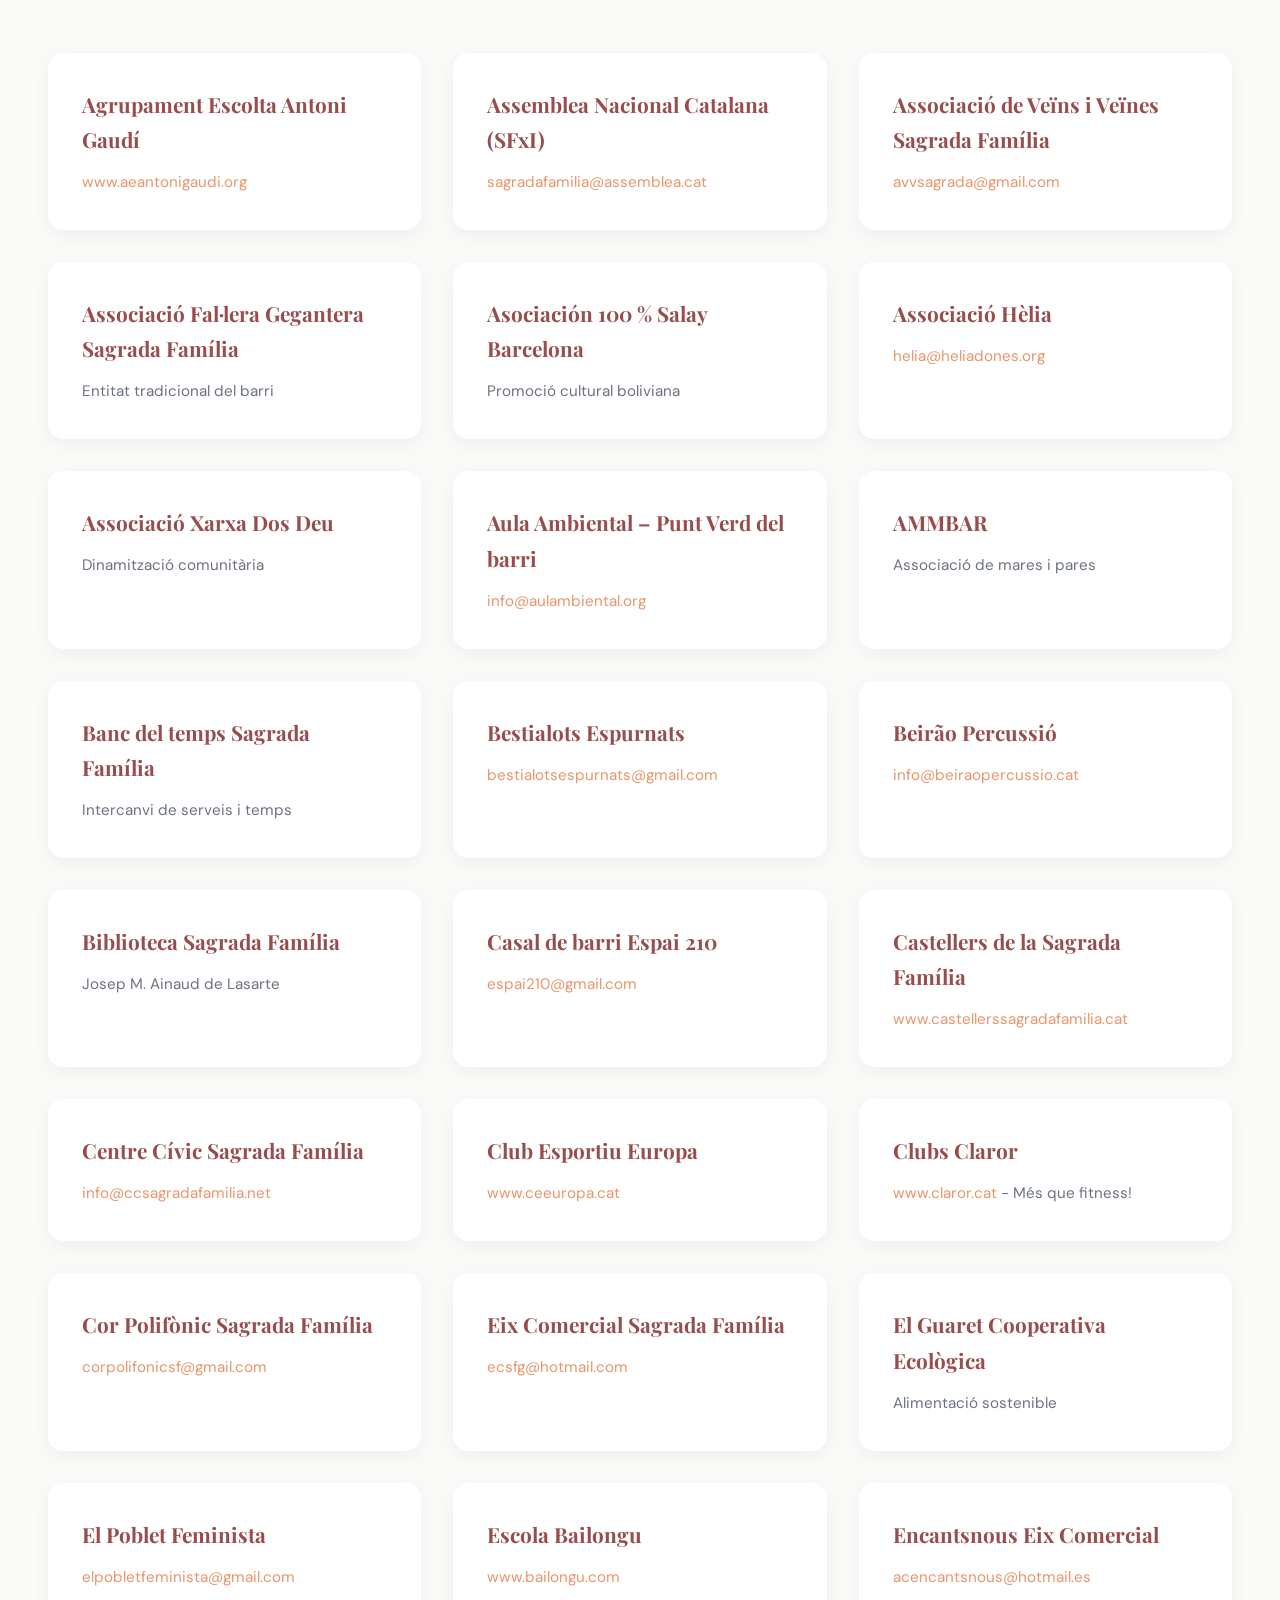
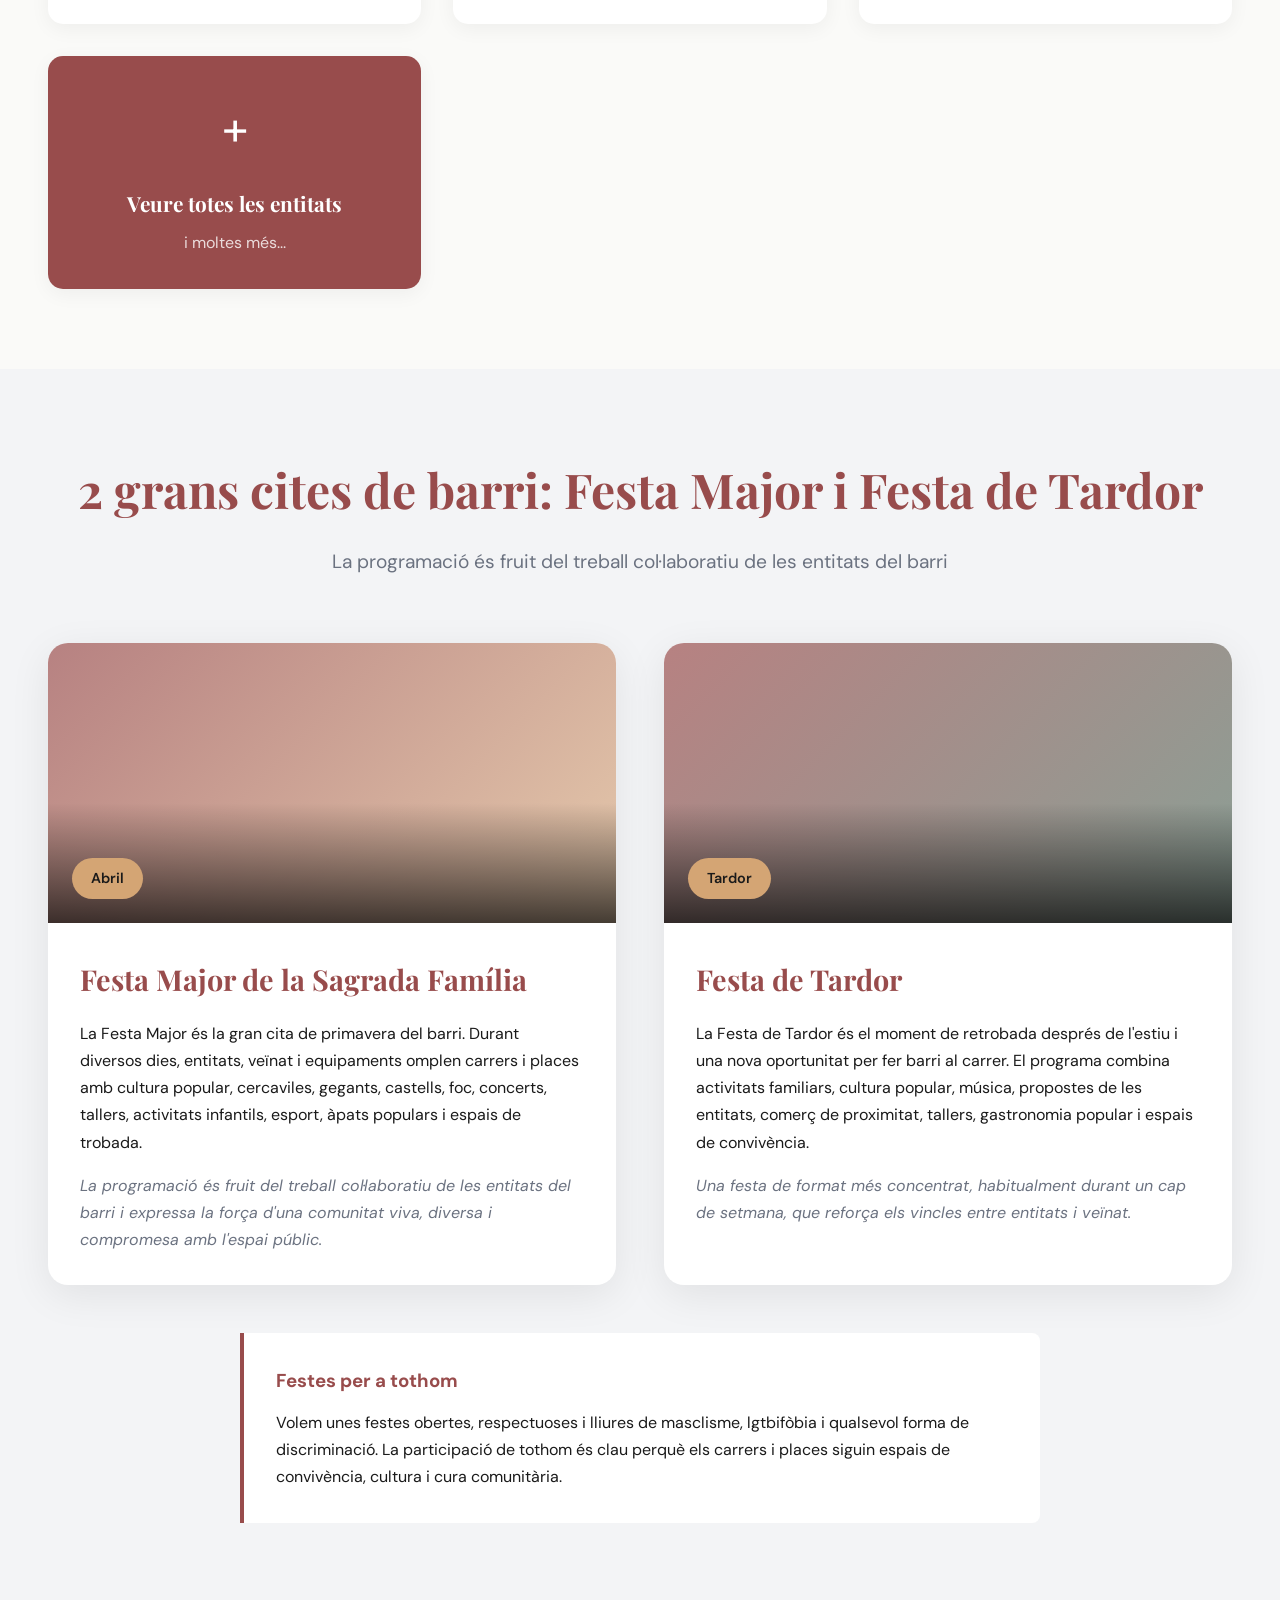
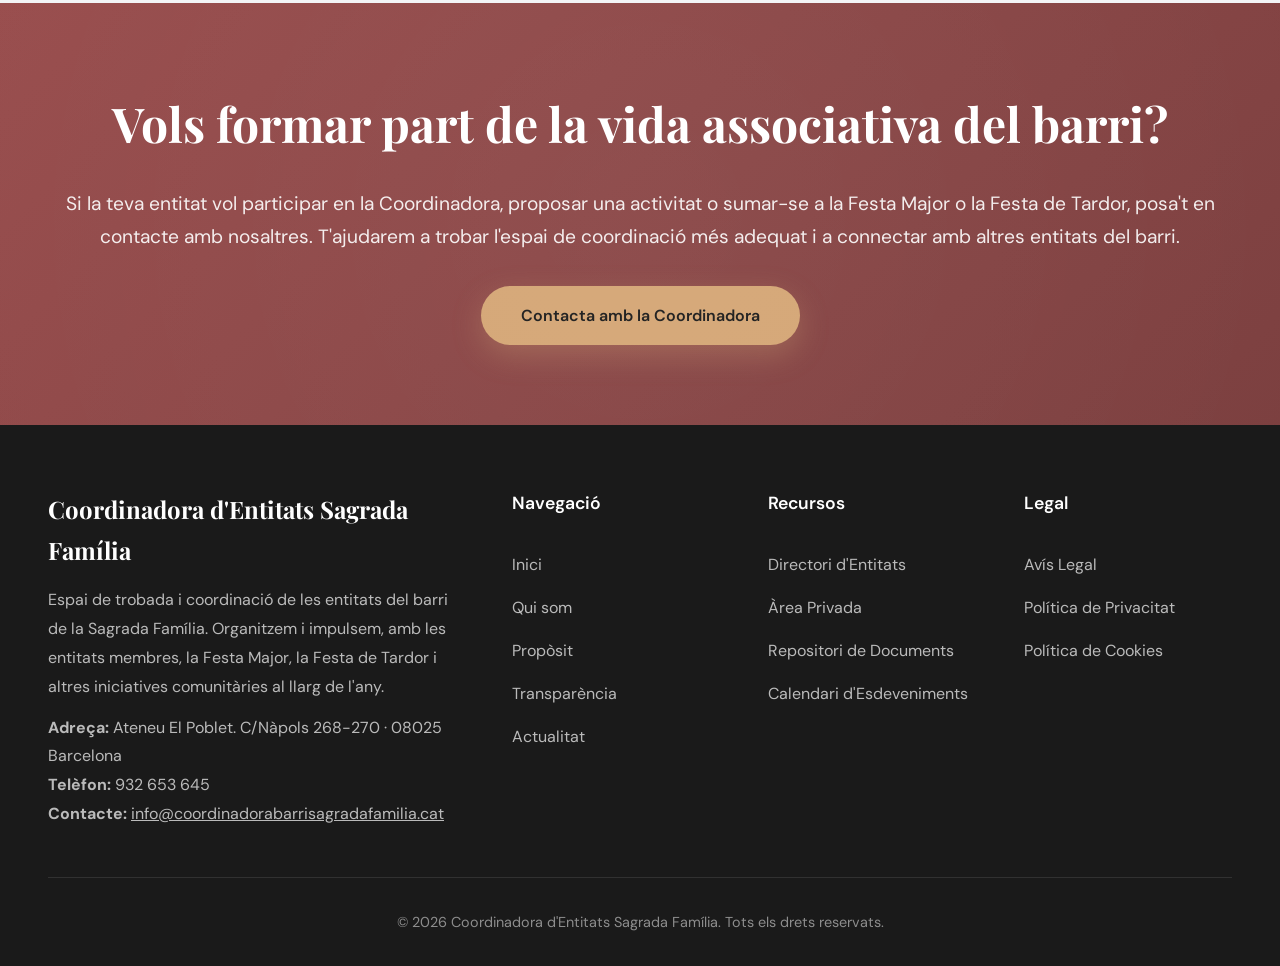
==== commit 50c2b610: "Update modal info" ====
--- a/index.html
+++ b/index.html
@@ -14,42 +14,77 @@
     <div id="updateModal" class="modal-overlay">
         <div class="modal-content">
             <button class="modal-close" id="closeModal">&times;</button>
-            <h2>Actualitzacions aplicades en aquesta versió (10/06/2026)</h2>
+            <h2>Actualitzacions aplicades en aquesta versió (26/06/2026)</h2>
 
             <div class="modal-tabs">
-                <button class="modal-tab-btn active" data-tab="disseny">Disseny</button>
-                <button class="modal-tab-btn" data-tab="continguts">Continguts</button>
-            </div>
-
-            <div id="disseny" class="modal-tab-content active">
-                <h3>Actualitzacions de Disseny i Estructura</h3>
+                <button class="modal-tab-btn active" data-tab="continguts">Continguts</button>
+            </div>
+
+            <div id="continguts" class="modal-tab-content active">
+                <h3>revisio_continguts_web_coordinadora_sagrada_familia (Document PDF 02/06/2026)</h3>
                 <ul>
-                    <li><strong>Color de marca actualizado:</strong> Paleta centrada en #984c4c</li>
-                    <li><strong>Tipografía aprobada:</strong> Playfair Display + DM Sans</li>
-                    <li><strong>Imágenes de Barcelona:</strong> Sagrada Família y vistas del barrio en hero, eventos y cards</li>
-                    <li><strong>SVG en lugar de emojis:</strong> Iconos vectoriales profesionales en las cards de "El Nostre Propòsit"</li>
-                    <li><strong>Diseño responsive completo</strong></li>
-                </ul>
-            </div>
-
-            <div id="continguts" class="modal-tab-content">
-                <h3>Revisió de Continguts (Document PDF 25/05/2026)</h3>
-                <ul>
-                    <li><strong>Greeting actualizado:</strong> Cambio a "Benvingudes i benvinguts al barri de la Sagrada Família" per a mayor inclusividad</li>
-                    <li><strong>Descripció de missió:</strong> Nuevas líneas sobre coordinación de entitats y Festa Major i Festa de Tardor</li>
-                    <li><strong>CTA principal:</strong> Cambio de "Descobreix la Festa Major 2025" a "Coneix la Coordinadora"</li>
-                    <li><strong>Event destacado:</strong> Cambio de Festa Major 2025 a Festa de Tardor con nueva descripción</li>
-                    <li><strong>Nuevo módulo:</strong> Adición de "Arxiu de festes" para conservar memoria festiva del barri</li>
-                    <li><strong>Sección Qui Som:</strong> Actualización de subtítulo y descripción sobre teixit associatiu</li>
-                    <li><strong>Missió:</strong> "Coordinar i enfortir el teixit associatiu del barri de la Sagrada Família..."</li>
-                    <li><strong>Visió:</strong> "Ser un punt de referència per a les entitats i per al veïnat..."</li>
-                    <li><strong>Valors:</strong> Ampliación a "Participació, col·laboració, inclusió, transparència, corresponsabilitat, cultura popular, memòria de barri i compromís amb la convivència"</li>
-                    <li><strong>Directori:</strong> Cambio de "Descobreix el barri" a "Entitats del barri" con subtítulo descriptivo</li>
-                    <li><strong>Sección d'eventos:</strong> Nuevas descripcions més detallades de Festa Major i Festa de Tardor</li>
-                    <li><strong>Bloc de inclusió:</strong> Adición de "Festes per a tothom" enfatizando participación lliure de discriminació</li>
-                    <li><strong>CTA secundaria:</strong> Cambio de "Vols formar part del barri?" a "Vols formar part de la vida associativa del barri?"</li>
-                    <li><strong>Footer:</strong> Adición de dirección (Ateneu El Poblet), telèfon (932 653 645) i email de contacte</li>
-                    <li><strong>Referència d'any:</strong> Actualización de 2025 a 2026 en títols i descripcions</li>
+                    <li><strong>Denominació unificada:</strong> S'ha normalitzat l'ús de "Coordinadora d'Entitats
+                        Sagrada
+                        Família" a tot el web.</li>
+
+                    <li><strong>Nova proposta de la pàgina d'inici:</strong> Reestructuració dels missatges principals
+                        perquè responguin clarament qui som, què fem i com participar.</li>
+
+                    <li><strong>Greeting actualitzat:</strong> Canvi a "Benvingudes i benvinguts al barri de la Sagrada
+                        Família" per fer-lo més inclusiu.</li>
+
+                    <li><strong>Hero principal:</strong> Nou claim "La xarxa d'entitats que fa viure el barri" i
+                        actualització dels botons principals.</li>
+
+                    <li><strong>Missatge institucional:</strong> Nou text destacant la coordinació del teixit
+                        associatiu, la
+                        Festa Major i la Festa de Tardor.</li>
+
+                    <li><strong>Mòdul "Properament":</strong> Actualitzat per destacar la Festa de Tardor després de la
+                        Festa Major 2026.</li>
+
+                    <li><strong>Nou mòdul "Arxiu de festes":</strong> Incorporat per conservar la memòria dels programes
+                        de
+                        la Festa Major i la Festa de Tardor.</li>
+
+                    <li><strong>Secció "Qui Som":</strong> Reescriptura completa del text institucional amb una
+                        descripció
+                        més representativa de la Coordinadora i del teixit associatiu.</li>
+
+                    <li><strong>Missió, Visió i Valors:</strong> Incorporats els nous textos consensuats amb èmfasi en
+                        participació, col·laboració, inclusió, cultura popular i convivència.</li>
+
+                    <li><strong>Directori d'entitats:</strong> Nou títol "Entitats del barri", text introductori renovat
+                        i
+                        recomanacions per unificar les fitxes.</li>
+
+                    <li><strong>Esdeveniments:</strong> Reescriptura completa de les descripcions de la Festa Major i la
+                        Festa de Tardor.</li>
+
+                    <li><strong>Bloc de convivència:</strong> Afegida la secció "Festes per a tothom" promovent unes
+                        festes
+                        lliures de discriminació i violències.</li>
+
+                    <li><strong>Actualitat i Agenda:</strong> Nova introducció per substituir contingut fictici per
+                        informació real i convocatòries.</li>
+
+                    <li><strong>Transparència:</strong> Preparació de la secció per allotjar documentació pública de la
+                        Coordinadora.</li>
+
+                    <li><strong>Contacte:</strong> Afegits adreça, telèfon i correu electrònic oficials.</li>
+
+                    <li><strong>Àrea privada:</strong> Nous textos explicatius sobre l'accés d'entitats, documentació
+                        compartida i eines de coordinació.</li>
+
+                    <li><strong>CTA final:</strong> Actualitzat a "Vols formar part de la vida associativa del barri?"
+                        amb
+                        una invitació més clara per a noves entitats.</li>
+
+                    <li><strong>Peu de pàgina:</strong> Nou text institucional i informació de contacte completa.</li>
+
+                    <li><strong>Coherència general:</strong> Revisió del llenguatge, arquitectura dels continguts i
+                        eliminació de referències obsoletes per adaptar el web a la realitat actual de la Coordinadora.
+                    </li>
                 </ul>
             </div>
 
